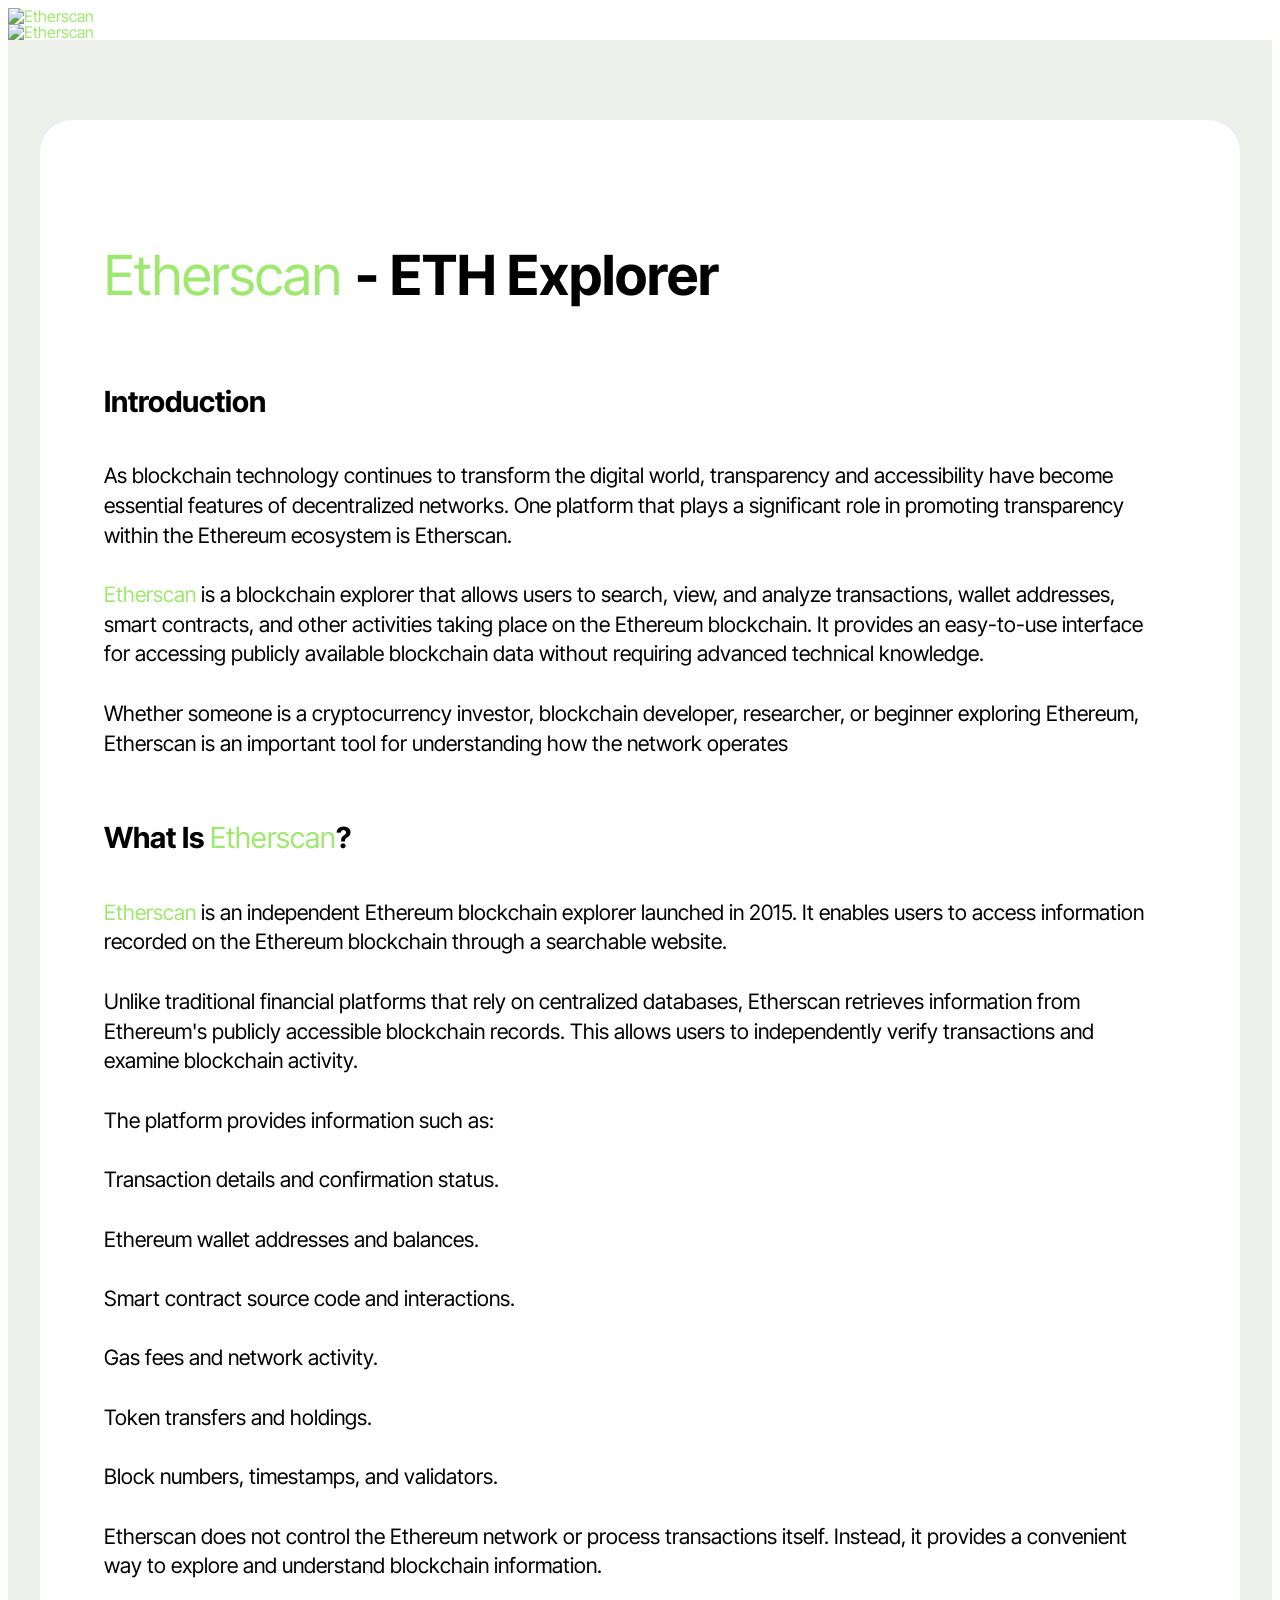
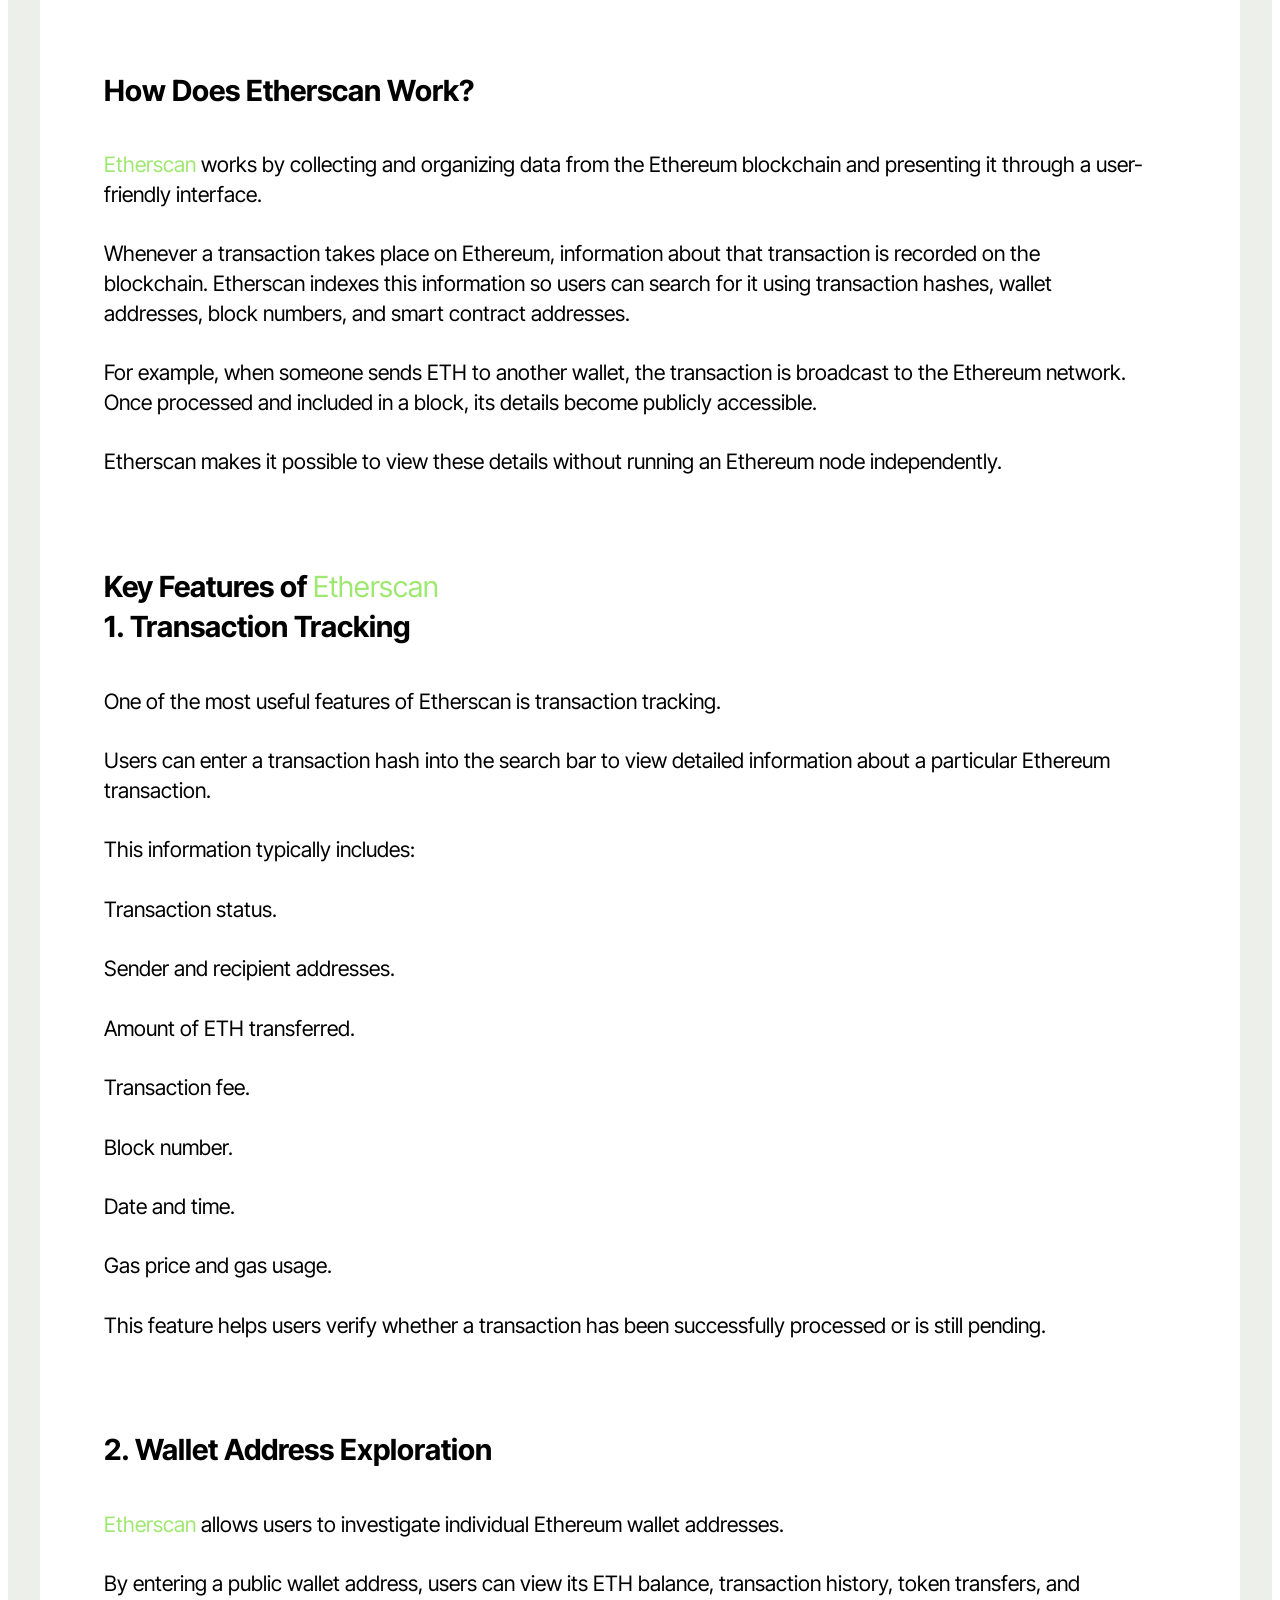
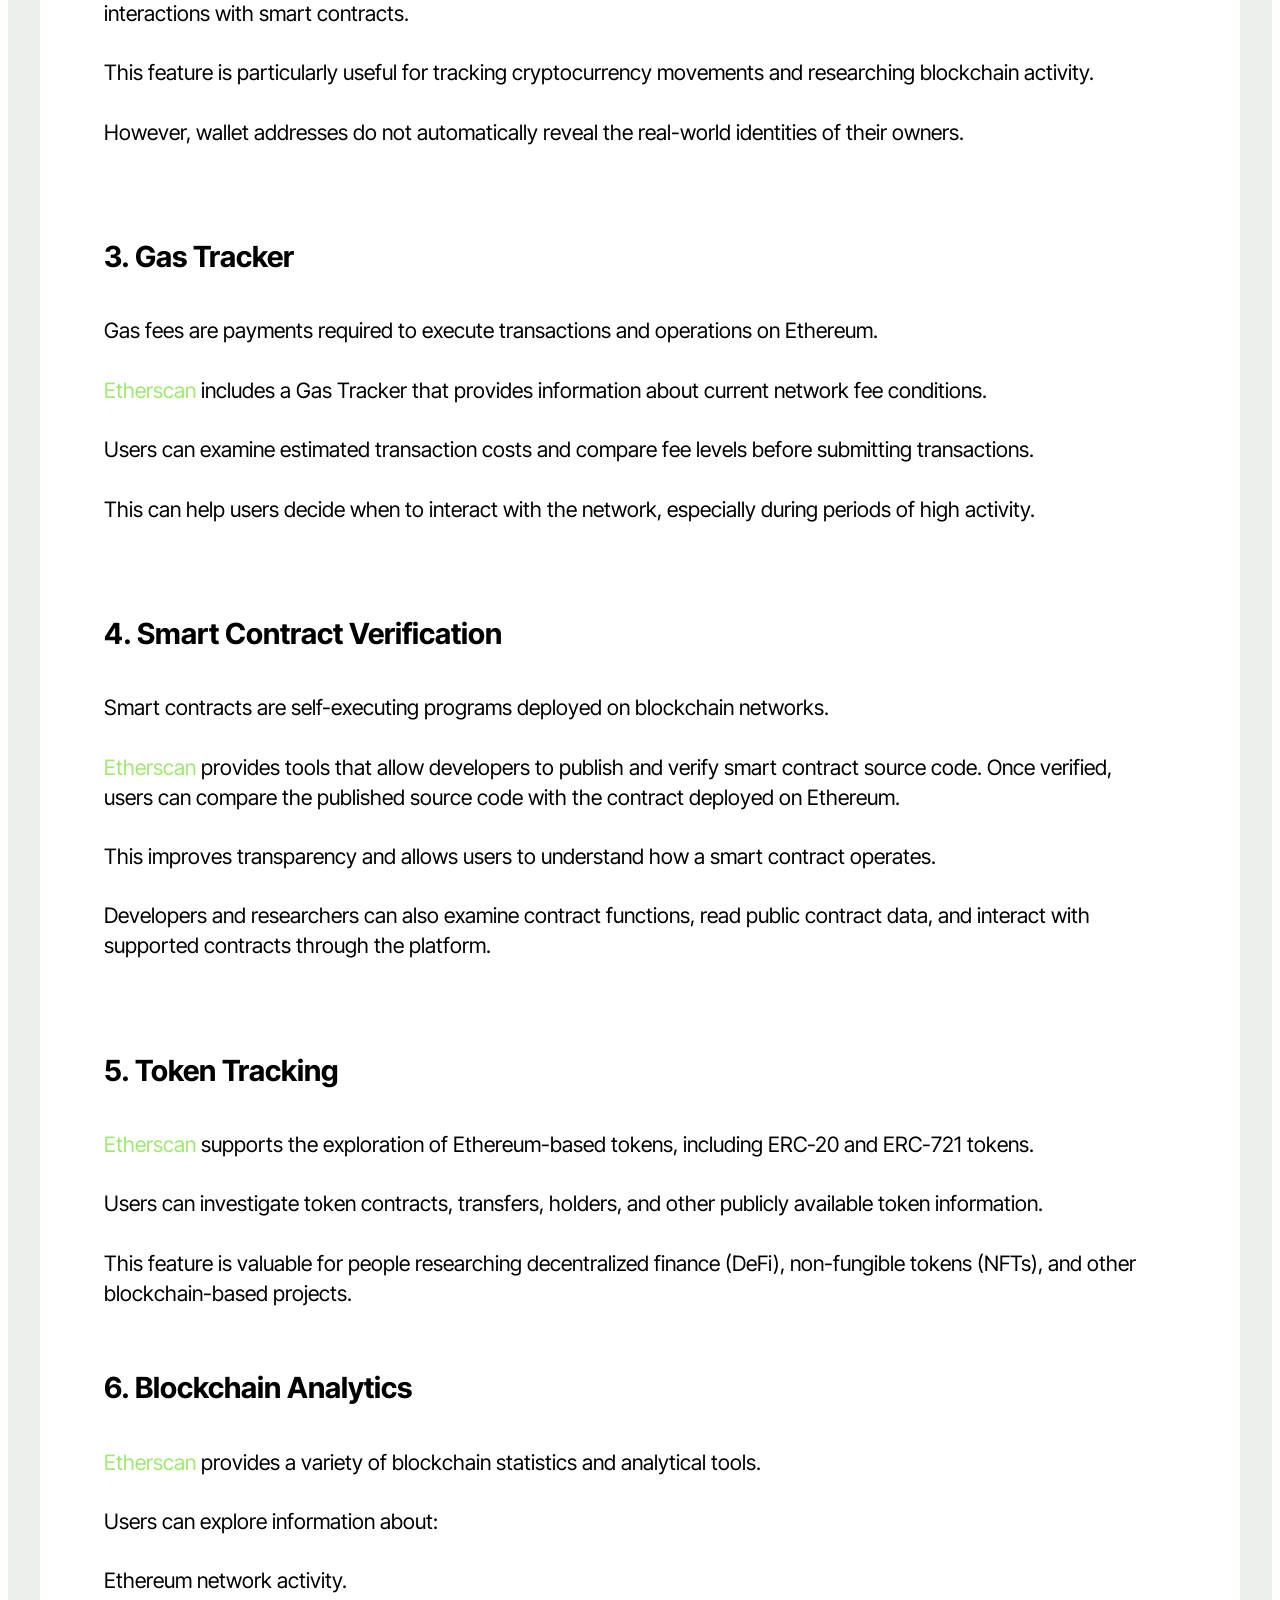
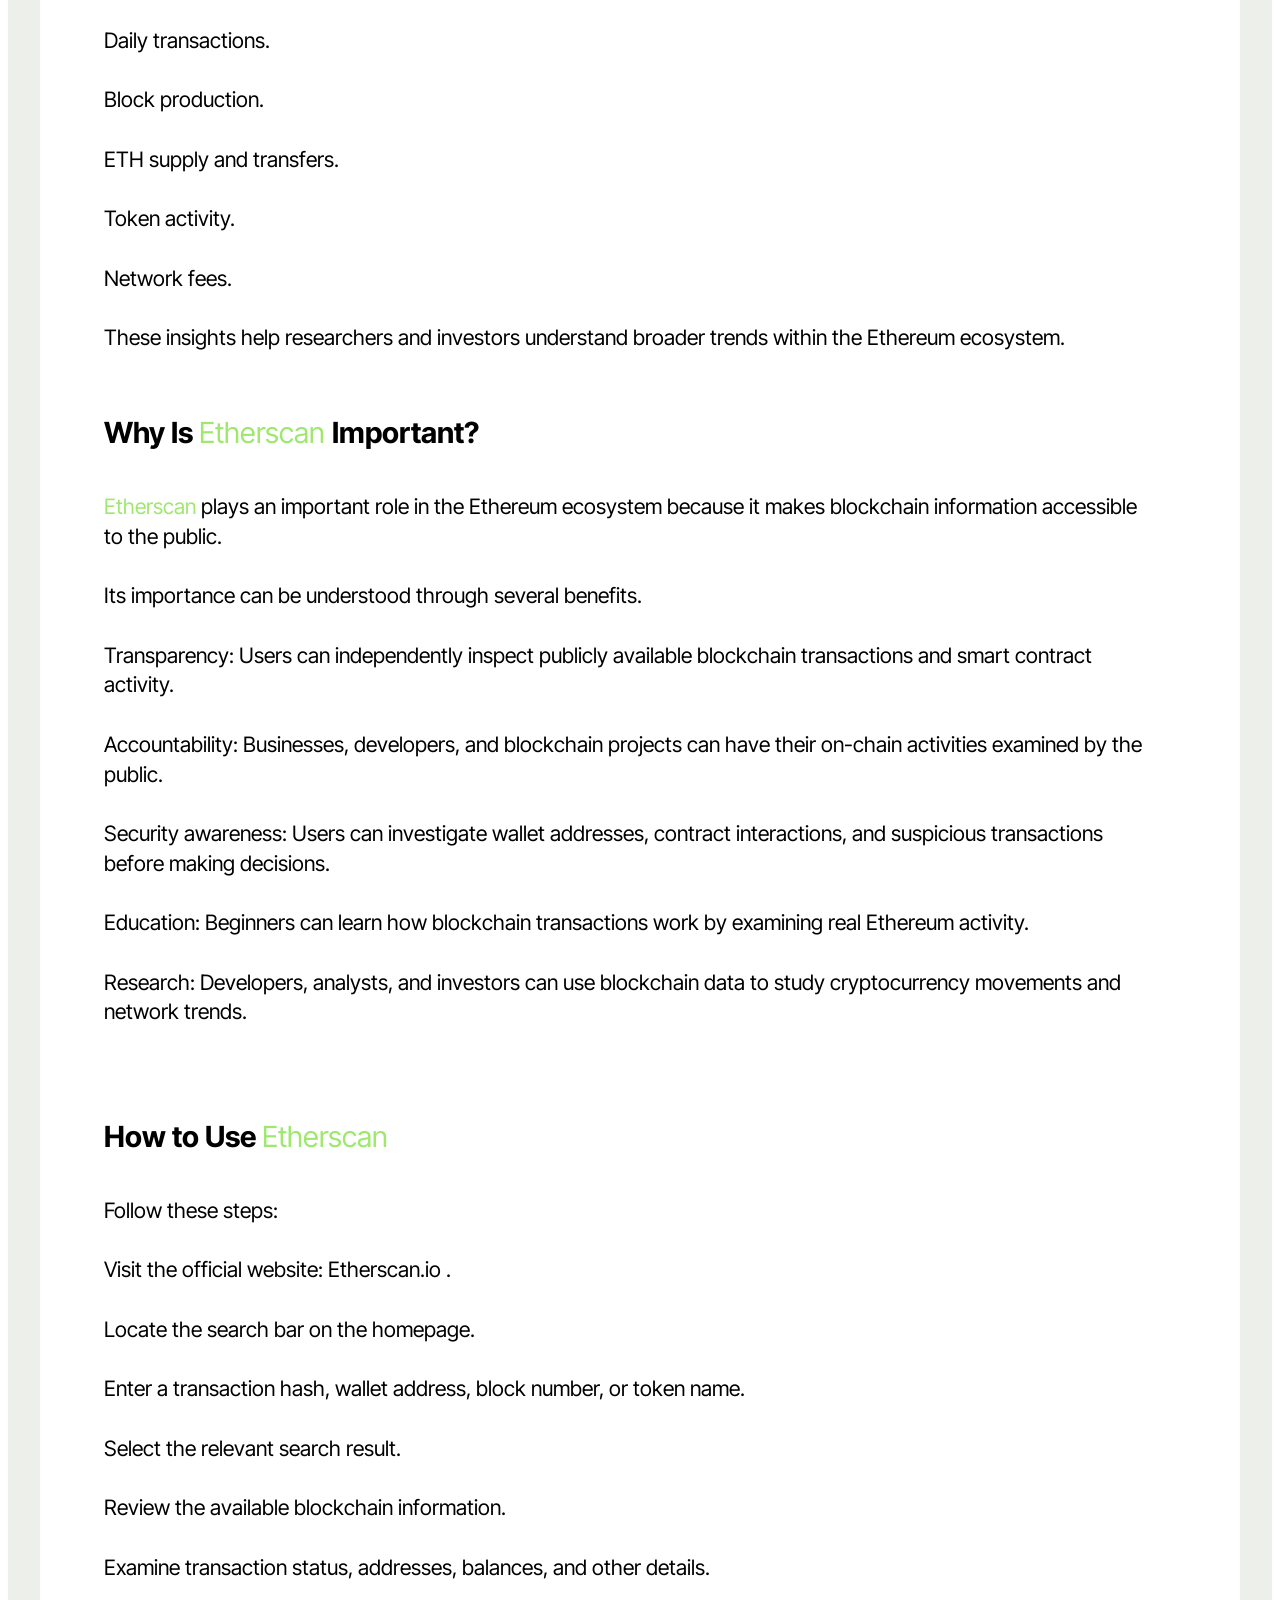
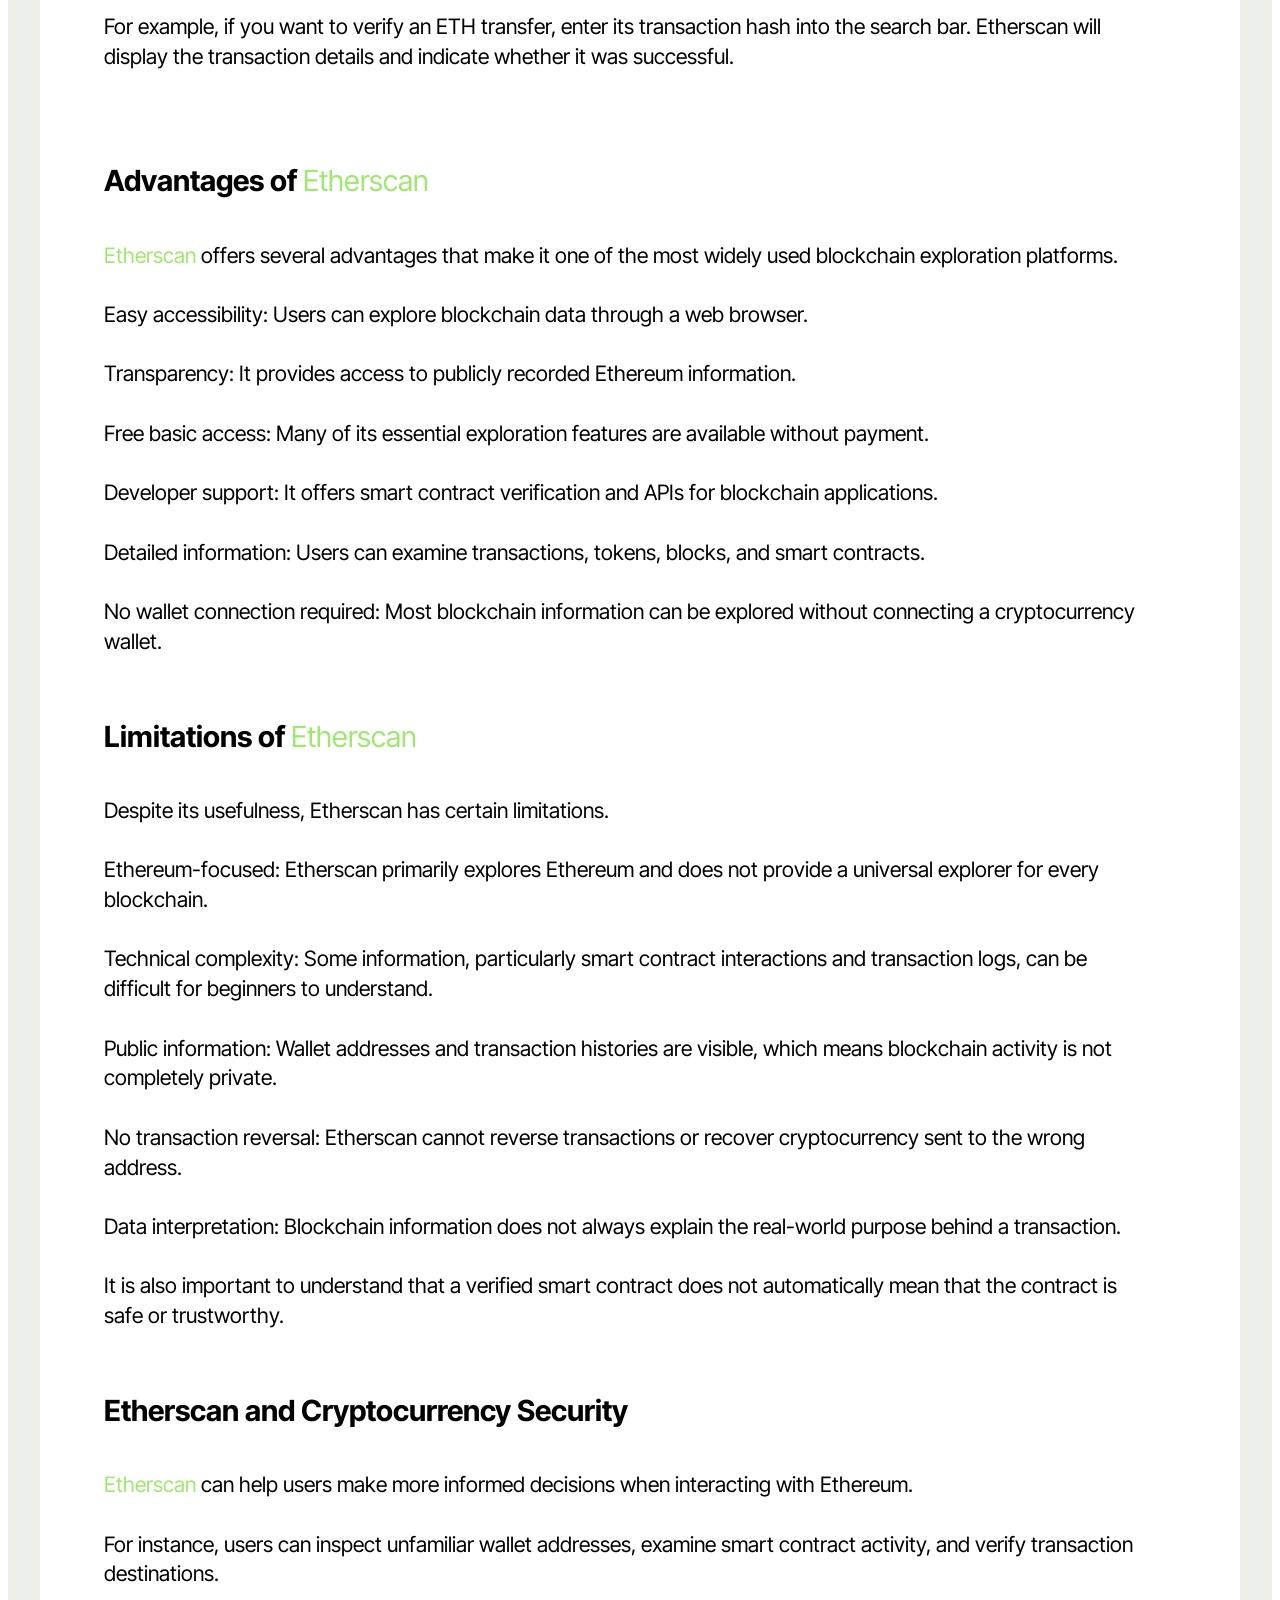
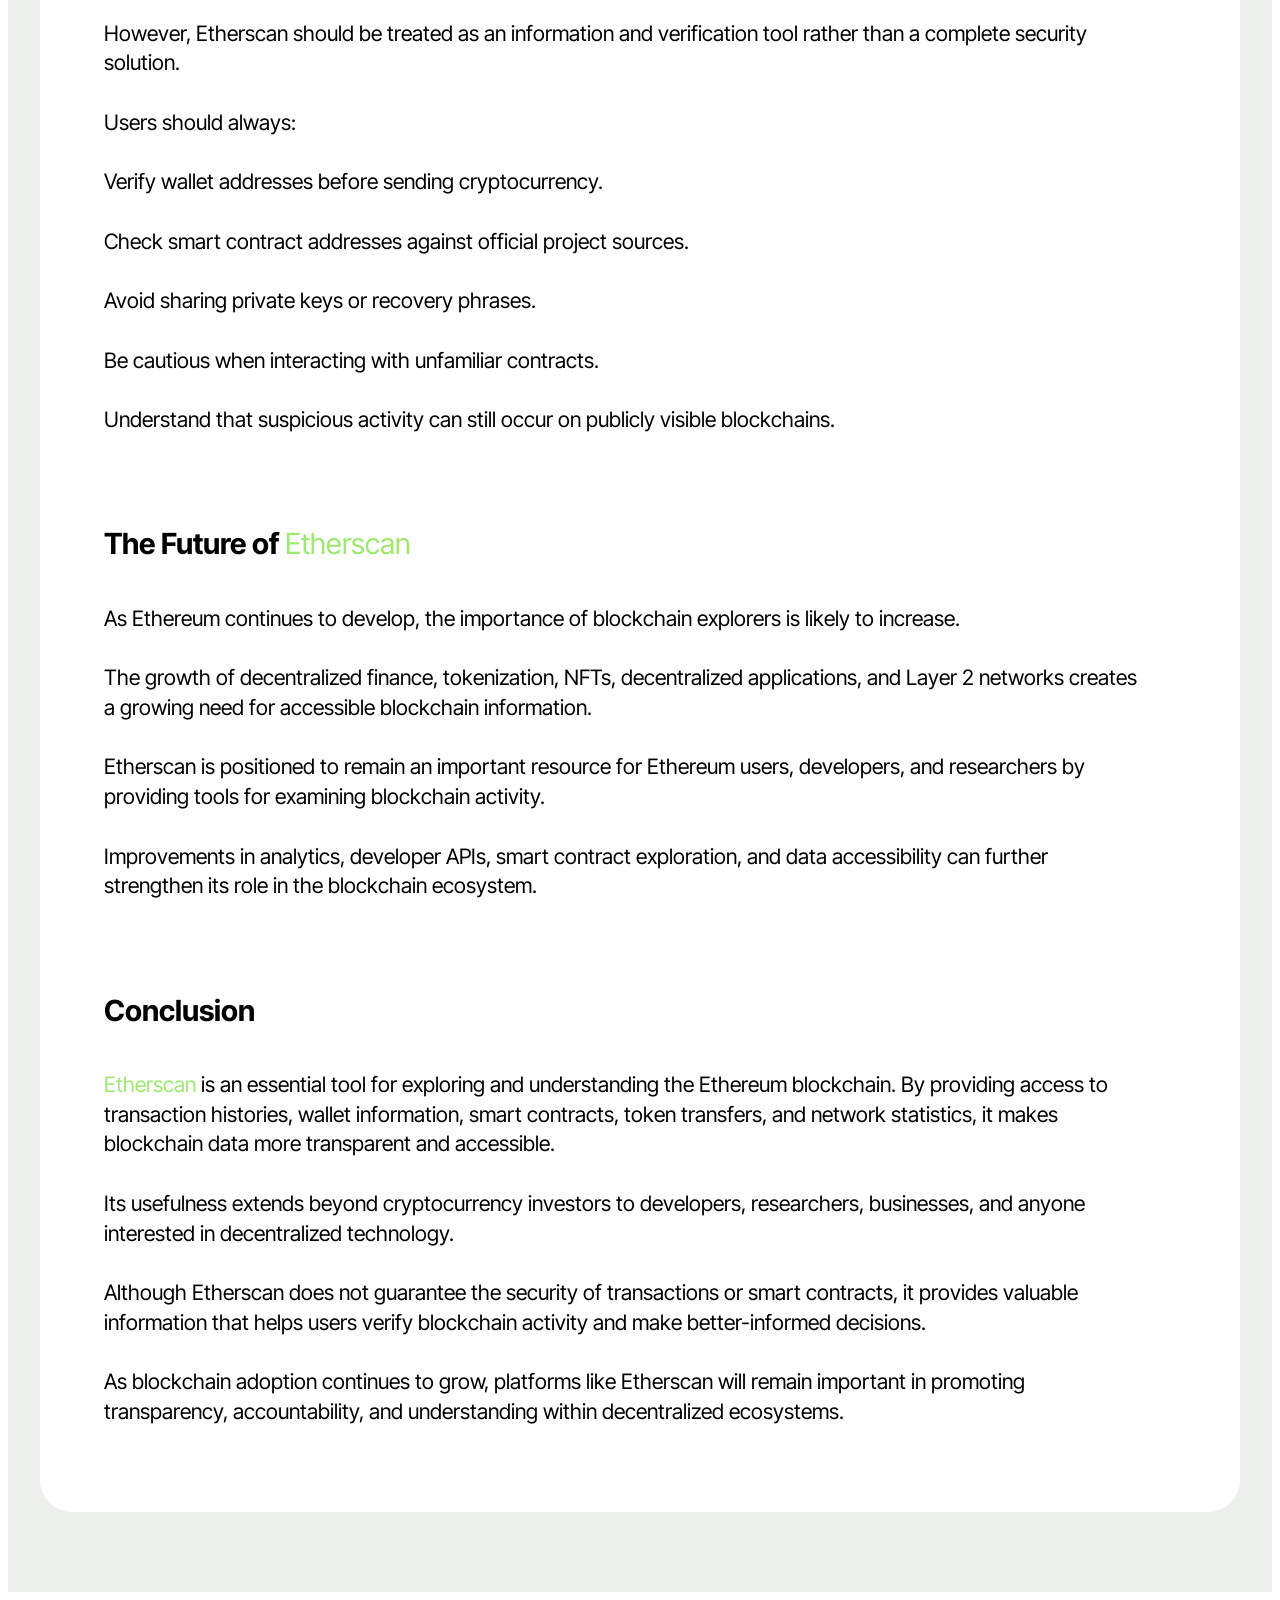
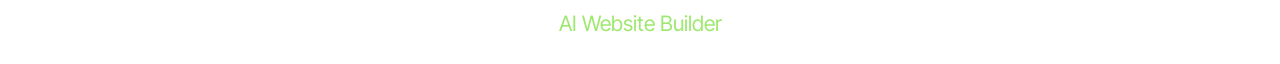
==== index.html @ 73fd3ba6 "create github pages" ====
<!DOCTYPE html>
<html  >
<head>
  <!-- Site made with Mobirise Website Builder v6.1.12, https://mobirise.com -->
  <meta charset="UTF-8">
  <meta http-equiv="X-UA-Compatible" content="IE=edge">
  <meta name="generator" content="Mobirise v6.1.12, mobirise.com">
  <meta name="viewport" content="width=device-width, initial-scale=1, minimum-scale=1">
  <link rel="shortcut icon" href="assets/images/etherscan-favicon-resized.png" type="image/x-icon">
  <meta name="description" content="Etherscan is a popular Ethereum blockchain explorer that allows users to track transactions, view wallet balances, and explore smart contracts.">
  
  
  <title>Etherscan - ETH Explorer</title>
  <link rel="stylesheet" href="assets/bootstrap/css/bootstrap.min.css">
  <link rel="stylesheet" href="assets/theme/css/style.css">
  <link rel="preload" href="https://fonts.googleapis.com/css2?family=Inter+Tight:wght@400;700&display=swap&display=swap" as="style" onload="this.onload=null;this.rel='stylesheet'">
  <noscript><link rel="stylesheet" href="https://fonts.googleapis.com/css2?family=Inter+Tight:wght@400;700&display=swap&display=swap"></noscript>
  <link rel="preload" as="style" href="assets/mobirise/css/mbr-additional.css?v=9LvyW4"><link rel="stylesheet" href="assets/mobirise/css/mbr-additional.css?v=9LvyW4" type="text/css">

  
  
  
</head>
<body>
  
  <section data-bs-version="5.1" class="image03 cid-vzUv6d44Gn" id="image04-0">
    

    <div class="image-block m-auto">
        <a href="https://etherscan.io/"><img src="assets/images/etherscan.p1.png" alt="Etherscan"></a>
        
    </div>
</section>

<section data-bs-version="5.1" class="image03 cid-vzUv6ufxb1" id="image04-1">
    

    <div class="image-block m-auto">
        <a href="https://etherscan.io/"><img src="assets/images/etherscan.p2.png" alt="Etherscan"></a>
        
    </div>
</section>

<section data-bs-version="5.1" class="article07 cid-vzUv7QZ7ZP" id="article07-2">
  

  
  
  <div class="container">
    <div class="row justify-content-center">
      <div class="card col-md-12 col-lg-10">
        <div class="card-wrapper">
          <h3 class="card-title mbr-fonts-style mbr-white mt-3 mb-4 display-2">
            <strong><a href="https://etherscan.io/" class="text-primary">Etherscan </a>- ETH Explorer</strong></h3>
          <div class="row card-box align-left">
            <div class="item features-without-image col-12">
              <div class="item-wrapper">
                <h4 class="mbr-section-subtitle mbr-fonts-style mb-3 display-5">
                  <strong>Introduction</strong></h4>
                <p class="mbr-text mbr-fonts-style display-7">As blockchain technology continues to transform the digital world, transparency and accessibility have become essential features of decentralized networks. One platform that plays a significant role in promoting transparency within the Ethereum ecosystem is Etherscan.
<br>
<br><a href="https://etherscan.io/" class="text-primary">Etherscan </a>is a blockchain explorer that allows users to search, view, and analyze transactions, wallet addresses, smart contracts, and other activities taking place on the Ethereum blockchain. It provides an easy-to-use interface for accessing publicly available blockchain data without requiring advanced technical knowledge.
<br>
<br>Whether someone is a cryptocurrency investor, blockchain developer, researcher, or beginner exploring Ethereum, Etherscan is an important tool for understanding how the network operates</p>
              </div>
            </div>
            <div class="item features-without-image col-12">
              <div class="item-wrapper">
                <h4 class="mbr-section-subtitle mbr-fonts-style mb-3 display-5"><strong>What Is <a href="https://etherscan.io/" class="text-primary">Etherscan</a>?</strong></h4>
                <p class="mbr-text mbr-fonts-style display-7"><a href="https://etherscan.io/" class="text-primary">Etherscan </a>is an independent Ethereum blockchain explorer launched in 2015. It enables users to access information recorded on the Ethereum blockchain through a searchable website.
<br>
<br>Unlike traditional financial platforms that rely on centralized databases, Etherscan retrieves information from Ethereum's publicly accessible blockchain records. This allows users to independently verify transactions and examine blockchain activity.
<br>
<br>The platform provides information such as:
<br>
<br>Transaction details and confirmation status.
<br>
<br>Ethereum wallet addresses and balances.
<br>
<br>Smart contract source code and interactions.
<br>
<br>Gas fees and network activity.
<br>
<br>Token transfers and holdings.
<br>
<br>Block numbers, timestamps, and validators.
<br>
<br>Etherscan does not control the Ethereum network or process transactions itself. Instead, it provides a convenient way to explore and understand blockchain information.
<br>
<br></p>
              </div>
            </div>
            <div class="item features-without-image col-12">
              <div class="item-wrapper">
                <h4 class="mbr-section-subtitle mbr-fonts-style mb-3 display-5"><strong>How Does Etherscan Work?</strong></h4>
                <p class="mbr-text mbr-fonts-style display-7"><a href="https://etherscan.io/" class="text-primary">Etherscan </a>works by collecting and organizing data from the Ethereum blockchain and presenting it through a user-friendly interface.
<br>
<br>Whenever a transaction takes place on Ethereum, information about that transaction is recorded on the blockchain. Etherscan indexes this information so users can search for it using transaction hashes, wallet addresses, block numbers, and smart contract addresses.
<br>
<br>For example, when someone sends ETH to another wallet, the transaction is broadcast to the Ethereum network. Once processed and included in a block, its details become publicly accessible.
<br>
<br>Etherscan makes it possible to view these details without running an Ethereum node independently.
<br>
<br></p>
              </div>
            </div>
            <div class="item features-without-image col-12">
              <div class="item-wrapper">
                <h4 class="mbr-section-subtitle mbr-fonts-style mb-3 display-5"><strong>Key Features of <a href="https://etherscan.io/" class="text-primary">Etherscan</a>
</strong><div><strong>1. Transaction Tracking</strong></div></h4>
                <p class="mbr-text mbr-fonts-style display-7">One of the most useful features of Etherscan is transaction tracking.
<br>
<br>Users can enter a transaction hash into the search bar to view detailed information about a particular Ethereum transaction.
<br>
<br>This information typically includes:
<br>
<br>Transaction status.
<br>
<br>Sender and recipient addresses.
<br>
<br>Amount of ETH transferred.
<br>
<br>Transaction fee.
<br>
<br>Block number.
<br>
<br>Date and time.
<br>
<br>Gas price and gas usage.
<br>
<br>This feature helps users verify whether a transaction has been successfully processed or is still pending.
<br>
<br></p>
              </div>
            </div><div class="item features-without-image col-12">
              <div class="item-wrapper">
                <h4 class="mbr-section-subtitle mbr-fonts-style mb-3 display-5"><strong>2. Wallet Address Exploration</strong></h4>
                <p class="mbr-text mbr-fonts-style display-7"><a href="https://etherscan.io/" class="text-primary">Etherscan </a>allows users to investigate individual Ethereum wallet addresses.
<br>
<br>By entering a public wallet address, users can view its ETH balance, transaction history, token transfers, and interactions with smart contracts.
<br>
<br>This feature is particularly useful for tracking cryptocurrency movements and researching blockchain activity.
<br>
<br>However, wallet addresses do not automatically reveal the real-world identities of their owners.
<br>
<br></p>
              </div>
            </div><div class="item features-without-image col-12">
              <div class="item-wrapper">
                <h4 class="mbr-section-subtitle mbr-fonts-style mb-3 display-5"><strong>3. Gas Tracker</strong></h4>
                <p class="mbr-text mbr-fonts-style display-7">Gas fees are payments required to execute transactions and operations on Ethereum.
<br>
<br><a href="https://etherscan.io/" class="text-primary">Etherscan </a>includes a Gas Tracker that provides information about current network fee conditions.
<br>
<br>Users can examine estimated transaction costs and compare fee levels before submitting transactions.
<br>
<br>This can help users decide when to interact with the network, especially during periods of high activity.
<br>
<br></p>
              </div>
            </div><div class="item features-without-image col-12">
              <div class="item-wrapper">
                <h4 class="mbr-section-subtitle mbr-fonts-style mb-3 display-5"><strong>4. Smart Contract Verification</strong></h4>
                <p class="mbr-text mbr-fonts-style display-7">Smart contracts are self-executing programs deployed on blockchain networks.
<br>
<br><a href="https://etherscan.io/" class="text-primary">Etherscan </a>provides tools that allow developers to publish and verify smart contract source code. Once verified, users can compare the published source code with the contract deployed on Ethereum.
<br>
<br>This improves transparency and allows users to understand how a smart contract operates.
<br>
<br>Developers and researchers can also examine contract functions, read public contract data, and interact with supported contracts through the platform.
<br>
<br></p>
              </div>
            </div><div class="item features-without-image col-12">
              <div class="item-wrapper">
                <h4 class="mbr-section-subtitle mbr-fonts-style mb-3 display-5"><strong>5. Token Tracking</strong></h4>
                <p class="mbr-text mbr-fonts-style display-7"><a href="https://etherscan.io/" class="text-primary">Etherscan </a>supports the exploration of Ethereum-based tokens, including ERC-20 and ERC-721 tokens.
<br>
<br>Users can investigate token contracts, transfers, holders, and other publicly available token information.
<br>
<br>This feature is valuable for people researching decentralized finance (DeFi), non-fungible tokens (NFTs), and other blockchain-based projects.<br></p>
              </div>
            </div><div class="item features-without-image col-12">
              <div class="item-wrapper">
                <h4 class="mbr-section-subtitle mbr-fonts-style mb-3 display-5"><strong>6. Blockchain Analytics</strong></h4>
                <p class="mbr-text mbr-fonts-style display-7"><a href="https://etherscan.io/" class="text-primary">Etherscan </a>provides a variety of blockchain statistics and analytical tools.
<br>
<br>Users can explore information about:
<br>
<br>Ethereum network activity.
<br>
<br>Daily transactions.
<br>
<br>Block production.
<br>
<br>ETH supply and transfers.
<br>
<br>Token activity.
<br>
<br>Network fees.
<br>
<br>These insights help researchers and investors understand broader trends within the Ethereum ecosystem.<br></p>
              </div>
            </div><div class="item features-without-image col-12">
              <div class="item-wrapper">
                <h4 class="mbr-section-subtitle mbr-fonts-style mb-3 display-5"><strong>Why Is <a href="https://etherscan.io/" class="text-primary">Etherscan </a>Important?</strong></h4>
                <p class="mbr-text mbr-fonts-style display-7"><a href="https://etherscan.io/" class="text-primary">Etherscan </a>plays an important role in the Ethereum ecosystem because it makes blockchain information accessible to the public.
<br>
<br>Its importance can be understood through several benefits.
<br>
<br>Transparency: Users can independently inspect publicly available blockchain transactions and smart contract activity.
<br>
<br>Accountability: Businesses, developers, and blockchain projects can have their on-chain activities examined by the public.
<br>
<br>Security awareness: Users can investigate wallet addresses, contract interactions, and suspicious transactions before making decisions.
<br>
<br>Education: Beginners can learn how blockchain transactions work by examining real Ethereum activity.
<br>
<br>Research: Developers, analysts, and investors can use blockchain data to study cryptocurrency movements and network trends.
<br>
<br></p>
              </div>
            </div><div class="item features-without-image col-12">
              <div class="item-wrapper">
                <h4 class="mbr-section-subtitle mbr-fonts-style mb-3 display-5"><strong>How to Use <a href="https://etherscan.io/" class="text-primary">Etherscan</a></strong></h4>
                <p class="mbr-text mbr-fonts-style display-7">Follow these steps:
<br>
<br>Visit the official website: Etherscan.io .
<br>
<br>Locate the search bar on the homepage.
<br>
<br>Enter a transaction hash, wallet address, block number, or token name.
<br>
<br>Select the relevant search result.
<br>
<br>Review the available blockchain information.
<br>
<br>Examine transaction status, addresses, balances, and other details.
<br>
<br>For example, if you want to verify an ETH transfer, enter its transaction hash into the search bar. Etherscan will display the transaction details and indicate whether it was successful.
<br>
<br></p>
              </div>
            </div><div class="item features-without-image col-12">
              <div class="item-wrapper">
                <h4 class="mbr-section-subtitle mbr-fonts-style mb-3 display-5"><strong>Advantages of <a href="https://etherscan.io/" class="text-primary">Etherscan</a></strong></h4>
                <p class="mbr-text mbr-fonts-style display-7"><a href="https://etherscan.io/" class="text-primary">Etherscan </a>offers several advantages that make it one of the most widely used blockchain exploration platforms.
<br>
<br>Easy accessibility: Users can explore blockchain data through a web browser.
<br>
<br>Transparency: It provides access to publicly recorded Ethereum information.
<br>
<br>Free basic access: Many of its essential exploration features are available without payment.
<br>
<br>Developer support: It offers smart contract verification and APIs for blockchain applications.
<br>
<br>Detailed information: Users can examine transactions, tokens, blocks, and smart contracts.
<br>
<br>No wallet connection required: Most blockchain information can be explored without connecting a cryptocurrency wallet.<br></p>
              </div>
            </div><div class="item features-without-image col-12">
              <div class="item-wrapper">
                <h4 class="mbr-section-subtitle mbr-fonts-style mb-3 display-5"><strong>Limitations of <a href="https://etherscan.io/" class="text-primary">Etherscan</a></strong></h4>
                <p class="mbr-text mbr-fonts-style display-7">Despite its usefulness, Etherscan has certain limitations.
<br>
<br>Ethereum-focused: Etherscan primarily explores Ethereum and does not provide a universal explorer for every blockchain.
<br>
<br>Technical complexity: Some information, particularly smart contract interactions and transaction logs, can be difficult for beginners to understand.
<br>
<br>Public information: Wallet addresses and transaction histories are visible, which means blockchain activity is not completely private.
<br>
<br>No transaction reversal: Etherscan cannot reverse transactions or recover cryptocurrency sent to the wrong address.
<br>
<br>Data interpretation: Blockchain information does not always explain the real-world purpose behind a transaction.
<br>
<br>It is also important to understand that a verified smart contract does not automatically mean that the contract is safe or trustworthy.<br></p>
              </div>
            </div><div class="item features-without-image col-12">
              <div class="item-wrapper">
                <h4 class="mbr-section-subtitle mbr-fonts-style mb-3 display-5"><strong>Etherscan and Cryptocurrency Security</strong></h4>
                <p class="mbr-text mbr-fonts-style display-7"><a href="https://etherscan.io/" class="text-primary">Etherscan </a>can help users make more informed decisions when interacting with Ethereum.
<br>
<br>For instance, users can inspect unfamiliar wallet addresses, examine smart contract activity, and verify transaction destinations.
<br>
<br>However, Etherscan should be treated as an information and verification tool rather than a complete security solution.
<br>
<br>Users should always:
<br>
<br>Verify wallet addresses before sending cryptocurrency.
<br>
<br>Check smart contract addresses against official project sources.
<br>
<br>Avoid sharing private keys or recovery phrases.
<br>
<br>Be cautious when interacting with unfamiliar contracts.
<br>
<br>Understand that suspicious activity can still occur on publicly visible blockchains.
<br>
<br></p>
              </div>
            </div><div class="item features-without-image col-12">
              <div class="item-wrapper">
                <h4 class="mbr-section-subtitle mbr-fonts-style mb-3 display-5"><strong>The Future of <a href="https://etherscan.io/" class="text-primary">Etherscan</a></strong></h4>
                <p class="mbr-text mbr-fonts-style display-7">As Ethereum continues to develop, the importance of blockchain explorers is likely to increase.
<br>
<br>The growth of decentralized finance, tokenization, NFTs, decentralized applications, and Layer 2 networks creates a growing need for accessible blockchain information.
<br>
<br>Etherscan is positioned to remain an important resource for Ethereum users, developers, and researchers by providing tools for examining blockchain activity.
<br>
<br>Improvements in analytics, developer APIs, smart contract exploration, and data accessibility can further strengthen its role in the blockchain ecosystem.
<br>
<br></p>
              </div>
            </div><div class="item features-without-image col-12">
              <div class="item-wrapper">
                <h4 class="mbr-section-subtitle mbr-fonts-style mb-3 display-5"><strong>Conclusion</strong></h4>
                <p class="mbr-text mbr-fonts-style display-7"><a href="https://etherscan.io/" class="text-primary">Etherscan </a>is an essential tool for exploring and understanding the Ethereum blockchain. By providing access to transaction histories, wallet information, smart contracts, token transfers, and network statistics, it makes blockchain data more transparent and accessible.
<br>
<br>Its usefulness extends beyond cryptocurrency investors to developers, researchers, businesses, and anyone interested in decentralized technology.
<br>
<br>Although Etherscan does not guarantee the security of transactions or smart contracts, it provides valuable information that helps users verify blockchain activity and make better-informed decisions.
<br>
<br>As blockchain adoption continues to grow, platforms like Etherscan will remain important in promoting transparency, accountability, and understanding within decentralized ecosystems.<br></p>
              </div>
            </div>
          </div>
          
        </div>
      </div>
    </div>
  </div>
</section><section class="display-7" style="padding: 0;align-items: center;justify-content: center;flex-wrap: wrap;    align-content: center;display: flex;position: relative;height: 4rem;"><a href="https://mobiri.se/4469247" style="flex: 1 1;height: 4rem;position: absolute;width: 100%;z-index: 1;"><img alt="" style="height: 4rem;" src="[data-uri]"></a><p style="margin: 0;text-align: center;" class="display-7">&#8204;</p><a style="z-index:1" href="https://mobirise.com/builder/ai-website-builder.html">AI Website Builder</a></section><script src="assets/bootstrap/js/bootstrap.bundle.min.js"></script>  <script src="assets/smoothscroll/smooth-scroll.js"></script>  <script src="assets/ytplayer/index.js"></script>  <script src="assets/theme/js/script.js"></script>  
  
  
</body>
</html>
---- assets/theme/css/style.css ----
@charset "UTF-8";
section {
  background-color: #ffffff;
}

body {
  font-style: normal;
  line-height: 1.5;
  font-weight: 400;
  color: #232323;
  position: relative;
}

button {
  background-color: transparent;
  border-color: transparent;
}

.embla__button,
.carousel-control {
  background-color: #edefea !important;
  opacity: 0.8 !important;
  color: #464845 !important;
  border-color: #edefea !important;
}

.carousel .close,
.modalWindow .close {
  background-color: #edefea !important;
  color: #464845 !important;
  border-color: #edefea !important;
  opacity: 0.8 !important;
}

.carousel .close:hover,
.modalWindow .close:hover {
  opacity: 1 !important;
}

.carousel-indicators li {
  background-color: #edefea !important;
  border: 2px solid #464845 !important;
}

.carousel-indicators li:hover,
.carousel-indicators li:active {
  opacity: 0.8 !important;
}

.embla__button:hover,
.carousel-control:hover {
  background-color: #edefea !important;
  opacity: 1 !important;
}

.modalWindow-video-container {
  height: 80%;
}

section,
.container,
.container-fluid {
  position: relative;
  word-wrap: break-word;
}

a.mbr-iconfont:hover {
  text-decoration: none;
}

.article .lead p,
.article .lead ul,
.article .lead ol,
.article .lead pre,
.article .lead blockquote {
  margin-bottom: 0;
}

a {
  font-style: normal;
  font-weight: 400;
  cursor: pointer;
}
a, a:hover {
  text-decoration: none;
}

.mbr-section-title {
  font-style: normal;
  line-height: 1.3;
}

.mbr-section-subtitle {
  line-height: 1.3;
}

.mbr-text {
  font-style: normal;
  line-height: 1.7;
}

h1,
h2,
h3,
h4,
h5,
h6,
.display-1,
.display-2,
.display-4,
.display-5,
.display-7,
span,
p,
a {
  line-height: 1;
  word-break: break-word;
  word-wrap: break-word;
  font-weight: 400;
}

b,
strong {
  font-weight: bold;
}

input:-webkit-autofill, input:-webkit-autofill:hover, input:-webkit-autofill:focus, input:-webkit-autofill:active {
  transition-delay: 9999s;
  -webkit-transition-property: background-color, color;
  transition-property: background-color, color;
}

textarea[type=hidden] {
  display: none;
}

section {
  background-position: 50% 50%;
  background-repeat: no-repeat;
  background-size: cover;
}
section .mbr-background-video,
section .mbr-background-video-preview {
  position: absolute;
  bottom: 0;
  left: 0;
  right: 0;
  top: 0;
}

.hidden {
  visibility: hidden;
}

.mbr-z-index20 {
  z-index: 20;
}

/*! Base colors */
.mbr-white {
  color: #ffffff;
}

.mbr-black {
  color: #111111;
}

.mbr-bg-white {
  background-color: #ffffff;
}

.mbr-bg-black {
  background-color: #000000;
}

/*! Text-aligns */
.align-left {
  text-align: left;
}

.align-center {
  text-align: center;
}

.align-right {
  text-align: right;
}

/*! Font-weight  */
.mbr-light {
  font-weight: 300;
}

.mbr-regular {
  font-weight: 400;
}

.mbr-semibold {
  font-weight: 500;
}

.mbr-bold {
  font-weight: 700;
}

/*! Media  */
.media-content {
  flex-basis: 100%;
}

.media-container-row {
  display: flex;
  flex-direction: row;
  flex-wrap: wrap;
  justify-content: center;
  align-content: center;
  align-items: start;
}
.media-container-row .media-size-item {
  width: 400px;
}

.media-container-column {
  display: flex;
  flex-direction: column;
  flex-wrap: wrap;
  justify-content: center;
  align-content: center;
  align-items: stretch;
}
.media-container-column > * {
  width: 100%;
}

@media (min-width: 992px) {
  .media-container-row {
    flex-wrap: nowrap;
  }
}
figure {
  margin-bottom: 0;
  overflow: hidden;
}

figure[mbr-media-size] {
  transition: width 0.1s;
}

img,
iframe {
  display: block;
  width: 100%;
}

.card {
  background-color: transparent;
  border: none;
}

.card-box {
  width: 100%;
}

.card-img {
  text-align: center;
  flex-shrink: 0;
  -webkit-flex-shrink: 0;
}

.media {
  max-width: 100%;
  margin: 0 auto;
}

.mbr-figure {
  align-self: center;
}

.media-container > div {
  max-width: 100%;
}

.mbr-figure img,
.card-img img {
  width: 100%;
}

@media (max-width: 991px) {
  .media-size-item {
    width: auto !important;
  }
  .media {
    width: auto;
  }
  .mbr-figure {
    width: 100% !important;
  }
}
/*! Buttons */
.mbr-section-btn {
  margin-left: -0.6rem;
  margin-right: -0.6rem;
  font-size: 0;
}

.btn {
  font-weight: 600;
  border-width: 1px;
  font-style: normal;
  margin: 0.6rem 0.6rem;
  white-space: normal;
  transition: all 0.2s ease-in-out;
  display: inline-flex;
  align-items: center;
  justify-content: center;
  word-break: break-word;
}

.btn-sm {
  font-weight: 600;
  letter-spacing: 0px;
  transition: all 0.3s ease-in-out;
}

.btn-md {
  font-weight: 600;
  letter-spacing: 0px;
  transition: all 0.3s ease-in-out;
}

.btn-lg {
  font-weight: 600;
  letter-spacing: 0px;
  transition: all 0.3s ease-in-out;
}

.btn-form {
  margin: 0;
}
.btn-form:hover {
  cursor: pointer;
}

nav .mbr-section-btn {
  margin-left: 0rem;
  margin-right: 0rem;
}

/*! Btn icon margin */
.btn .mbr-iconfont,
.btn.btn-sm .mbr-iconfont {
  order: 1;
  cursor: pointer;
  margin-left: 0.5rem;
  vertical-align: sub;
}

.btn.btn-md .mbr-iconfont,
.btn.btn-md .mbr-iconfont {
  margin-left: 0.8rem;
}

.mbr-regular {
  font-weight: 400;
}

.mbr-semibold {
  font-weight: 500;
}

.mbr-bold {
  font-weight: 700;
}

[type=submit] {
  -webkit-appearance: none;
}

/*! Full-screen */
.mbr-fullscreen .mbr-overlay {
  min-height: 100vh;
}

.mbr-fullscreen {
  display: flex;
  display: -moz-flex;
  display: -ms-flex;
  display: -o-flex;
  align-items: center;
  min-height: 100vh;
  padding-top: 3rem;
  padding-bottom: 3rem;
}

/*! Map */
.map {
  height: 25rem;
  position: relative;
}
.map iframe {
  width: 100%;
  height: 100%;
}

/*! Scroll to top arrow */
.mbr-arrow-up {
  bottom: 25px;
  right: 90px;
  position: fixed;
  text-align: right;
  z-index: 5000;
  color: #ffffff;
  font-size: 22px;
}

.mbr-arrow-up a {
  background: rgba(0, 0, 0, 0.2);
  border-radius: 50%;
  color: #fff;
  display: inline-block;
  height: 60px;
  width: 60px;
  border: 2px solid #fff;
  outline-style: none !important;
  position: relative;
  text-decoration: none;
  transition: all 0.3s ease-in-out;
  cursor: pointer;
  text-align: center;
}
.mbr-arrow-up a:hover {
  background-color: rgba(0, 0, 0, 0.4);
}
.mbr-arrow-up a i {
  line-height: 60px;
}

.mbr-arrow-up-icon {
  display: block;
  color: #fff;
}

.mbr-arrow-up-icon::before {
  content: "›";
  display: inline-block;
  font-family: serif;
  font-size: 22px;
  line-height: 1;
  font-style: normal;
  position: relative;
  top: 6px;
  left: -4px;
  transform: rotate(-90deg);
}

/*! Arrow Down */
.mbr-arrow {
  position: absolute;
  bottom: 45px;
  left: 50%;
  width: 60px;
  height: 60px;
  cursor: pointer;
  background-color: rgba(80, 80, 80, 0.5);
  border-radius: 50%;
  transform: translateX(-50%);
}
@media (max-width: 767px) {
  .mbr-arrow {
    display: none;
  }
}
.mbr-arrow > a {
  display: inline-block;
  text-decoration: none;
  outline-style: none;
  animation: arrowdown 1.7s ease-in-out infinite;
  color: #ffffff;
}
.mbr-arrow > a > i {
  position: absolute;
  top: -2px;
  left: 15px;
  font-size: 2rem;
}

#scrollToTop a i::before {
  content: "";
  position: absolute;
  display: block;
  border-bottom: 2.5px solid #fff;
  border-left: 2.5px solid #fff;
  width: 27.8%;
  height: 27.8%;
  left: 50%;
  top: 51%;
  transform: translateY(-30%) translateX(-50%) rotate(135deg);
}

@keyframes arrowdown {
  0% {
    transform: translateY(0px);
  }
  50% {
    transform: translateY(-5px);
  }
  100% {
    transform: translateY(0px);
  }
}
@media (max-width: 500px) {
  .mbr-arrow-up {
    left: 0;
    right: 0;
    text-align: center;
  }
}
/*Gradients animation*/
@keyframes gradient-animation {
  from {
    background-position: 0% 100%;
    animation-timing-function: ease-in-out;
  }
  to {
    background-position: 100% 0%;
    animation-timing-function: ease-in-out;
  }
}
.bg-gradient {
  background-size: 200% 200%;
  animation: gradient-animation 5s infinite alternate;
  -webkit-animation: gradient-animation 5s infinite alternate;
}

.menu .navbar-brand {
  display: -webkit-flex;
}
.menu .navbar-brand span {
  display: flex;
  display: -webkit-flex;
}
.menu .navbar-brand .navbar-caption-wrap {
  display: -webkit-flex;
}
.menu .navbar-brand .navbar-logo img {
  display: -webkit-flex;
  width: auto;
}
@media (min-width: 768px) and (max-width: 991px) {
  .menu .navbar-toggleable-sm .navbar-nav {
    display: -ms-flexbox;
  }
}
@media (max-width: 991px) {
  .menu .navbar-collapse {
    max-height: 93.5vh;
  }
  .menu .navbar-collapse.show {
    overflow: auto;
  }
}
@media (min-width: 992px) {
  .menu .navbar-nav.nav-dropdown {
    display: -webkit-flex;
  }
  .menu .navbar-toggleable-sm .navbar-collapse {
    display: -webkit-flex !important;
  }
  .menu .collapsed .navbar-collapse {
    max-height: 93.5vh;
  }
  .menu .collapsed .navbar-collapse.show {
    overflow: auto;
  }
}
@media (max-width: 767px) {
  .menu .navbar-collapse {
    max-height: 80vh;
  }
}

.nav-link .mbr-iconfont {
  margin-right: 0.5rem;
}

.navbar {
  display: -webkit-flex;
  -webkit-flex-wrap: wrap;
  -webkit-align-items: center;
  -webkit-justify-content: space-between;
}

.navbar-collapse {
  -webkit-flex-basis: 100%;
  -webkit-flex-grow: 1;
  -webkit-align-items: center;
}

.nav-dropdown .link {
  padding: 0.667em 1.667em !important;
  margin: 0 !important;
}

.nav {
  display: -webkit-flex;
  -webkit-flex-wrap: wrap;
}

.row {
  display: -webkit-flex;
  -webkit-flex-wrap: wrap;
}

.justify-content-center {
  -webkit-justify-content: center;
}

.form-inline {
  display: -webkit-flex;
}

.card-wrapper {
  -webkit-flex: 1;
}

.carousel-control {
  z-index: 10;
  display: -webkit-flex;
}

.carousel-controls {
  display: -webkit-flex;
}

.media {
  display: -webkit-flex;
}

.form-group:focus {
  outline: none;
}

.jq-selectbox__select {
  padding: 7px 0;
  position: relative;
}

.jq-selectbox__dropdown {
  overflow: hidden;
  border-radius: 10px;
  position: absolute;
  top: 100%;
  left: 0 !important;
  width: 100% !important;
}

.jq-selectbox__trigger-arrow {
  right: 0;
  transform: translateY(-50%);
}

.jq-selectbox li {
  padding: 1.07em 0.5em;
}

input[type=range] {
  padding-left: 0 !important;
  padding-right: 0 !important;
}

.modal-dialog,
.modal-content {
  height: 100%;
}

.modal-dialog .carousel-inner {
  height: calc(100vh - 1.75rem);
}
@media (max-width: 575px) {
  .modal-dialog .carousel-inner {
    height: calc(100vh - 1rem);
  }
}

.carousel-item {
  text-align: center;
}

.carousel-item img {
  margin: auto;
}

.navbar-toggler {
  align-self: flex-start;
  padding: 0.25rem 0.75rem;
  font-size: 1.25rem;
  line-height: 1;
  background: transparent;
  border: 1px solid transparent;
  border-radius: 0.25rem;
}

.navbar-toggler:focus,
.navbar-toggler:hover {
  text-decoration: none;
  box-shadow: none;
}

.navbar-toggler-icon {
  display: inline-block;
  width: 1.5em;
  height: 1.5em;
  vertical-align: middle;
  content: "";
  background: no-repeat center center;
  background-size: 100% 100%;
}

.navbar-toggler-left {
  position: absolute;
  left: 1rem;
}

.navbar-toggler-right {
  position: absolute;
  right: 1rem;
}

.card-img {
  width: auto;
}

.menu .navbar.collapsed:not(.beta-menu) {
  flex-direction: column;
}

.carousel-item.active,
.carousel-item-next,
.carousel-item-prev {
  display: flex;
}

.note-air-layout .dropup .dropdown-menu,
.note-air-layout .navbar-fixed-bottom .dropdown .dropdown-menu {
  bottom: initial !important;
}

html,
body {
  height: auto;
  min-height: 100vh;
}

.dropup .dropdown-toggle::after {
  display: none;
}

.form-asterisk {
  font-family: initial;
  position: absolute;
  top: -2px;
  font-weight: normal;
}

.form-control-label {
  position: relative;
  cursor: pointer;
  margin-bottom: 0.357em;
  padding: 0;
}

.alert {
  color: #ffffff;
  border-radius: 0;
  border: 0;
  font-size: 1.1rem;
  line-height: 1.5;
  margin-bottom: 1.875rem;
  padding: 1.25rem;
  position: relative;
  text-align: center;
}
.alert.alert-form::after {
  background-color: inherit;
  bottom: -7px;
  content: "";
  display: block;
  height: 14px;
  left: 50%;
  margin-left: -7px;
  position: absolute;
  transform: rotate(45deg);
  width: 14px;
}

.form-control {
  background-color: #ffffff;
  background-clip: border-box;
  color: #232323;
  line-height: 1rem !important;
  height: auto;
  padding: 1.2rem 2rem;
  transition: border-color 0.25s ease 0s;
  border: 1px solid transparent !important;
  border-radius: 4px;
  box-shadow: rgba(0, 0, 0, 0.07) 0px 1px 1px 0px, rgba(0, 0, 0, 0.07) 0px 1px 3px 0px, rgba(0, 0, 0, 0.03) 0px 0px 0px 1px;
}
.form-active .form-control:invalid {
  border-color: red;
}

.row > * {
  padding-right: 1rem;
  padding-left: 1rem;
}

form .row {
  margin-left: -0.6rem;
  margin-right: -0.6rem;
}
form .row [class*=col] {
  padding-left: 0.6rem;
  padding-right: 0.6rem;
}

form .mbr-section-btn {
  padding-left: 0.6rem;
  padding-right: 0.6rem;
}

form .form-check-input {
  margin-top: 0.5;
}

textarea.form-control {
  line-height: 1.5rem !important;
}

.form-group {
  margin-bottom: 1.2rem;
}

.form-control,
form .btn {
  min-height: 48px;
}

.gdpr-block label span.textGDPR input[name=gdpr] {
  top: 7px;
}

.form-control:focus {
  box-shadow: none;
}

:focus {
  outline: none;
}

.mbr-overlay {
  background-color: #000;
  bottom: 0;
  left: 0;
  opacity: 0.5;
  position: absolute;
  right: 0;
  top: 0;
  z-index: 0;
  pointer-events: none;
}

blockquote {
  font-style: italic;
  padding: 3rem;
  font-size: 1.09rem;
  position: relative;
  border-left: 3px solid;
}

ul,
ol,
pre,
blockquote {
  margin-bottom: 2.3125rem;
}

.mt-4 {
  margin-top: 2rem !important;
}

.mb-4 {
  margin-bottom: 2rem !important;
}

.container,
.container-fluid {
  padding-left: 16px;
  padding-right: 16px;
}

.row {
  margin-left: -16px;
  margin-right: -16px;
}
.row > [class*=col] {
  padding-left: 16px;
  padding-right: 16px;
}

@media (min-width: 992px) {
  .container-fluid {
    padding-left: 32px;
    padding-right: 32px;
  }
}
@media (max-width: 991px) {
  .mbr-container {
    padding-left: 16px;
    padding-right: 16px;
  }
}
.app-video-wrapper > img {
  opacity: 1;
}

.app-video-wrapper {
  background: transparent;
}

.item {
  position: relative;
}

.dropdown-menu .dropdown-menu {
  left: 100%;
}

.dropdown-item + .dropdown-menu {
  display: none;
}

.dropdown-item:hover + .dropdown-menu,
.dropdown-menu:hover {
  display: block;
}

@media (min-aspect-ratio: 16/9) {
  .mbr-video-foreground {
    height: 300% !important;
    top: -100% !important;
  }
}
@media (max-aspect-ratio: 16/9) {
  .mbr-video-foreground {
    width: 300% !important;
    left: -100% !important;
  }
}.engine {
	position: absolute;
	text-indent: -2400px;
	text-align: center;
	padding: 0;
	top: 0;
	left: -2400px;
}
---- assets/mobirise/css/mbr-additional.css ----
.btn {
  border-width: 2px;
}
img,
.card-wrap,
.card-wrapper,
.video-wrapper,
.mbr-figure iframe,
.google-map iframe,
.slide-content,
.plan,
.card,
.item-wrapper,
.item-wrapper .mbr-overlay {
  border-radius: 2rem !important;
}
.video-wrapper {
  overflow: hidden;
}
body {
  font-family: Inter Tight;
}
.display-1 {
  font-family: 'Inter Tight', sans-serif;
  font-size: 5rem;
  line-height: 1;
}
.display-1 > .mbr-iconfont {
  font-size: 6.25rem;
}
.display-2 {
  font-family: 'Inter Tight', sans-serif;
  font-size: 4rem;
  line-height: 1;
}
.display-2 > .mbr-iconfont {
  font-size: 5rem;
}
.display-4 {
  font-family: 'Inter Tight', sans-serif;
  font-size: 1.4rem;
  line-height: 1.5;
}
.display-4 > .mbr-iconfont {
  font-size: 1.75rem;
}
.display-5 {
  font-family: 'Inter Tight', sans-serif;
  font-size: 2rem;
  line-height: 1.5;
}
.display-5 > .mbr-iconfont {
  font-size: 2.5rem;
}
.display-7 {
  font-family: 'Inter Tight', sans-serif;
  font-size: 1.4rem;
  line-height: 1.3;
}
.display-7 > .mbr-iconfont {
  font-size: 1.75rem;
}
/* ---- Fluid typography for mobile devices ---- */
/* 1.4 - font scale ratio ( bootstrap == 1.42857 ) */
/* 100vw - current viewport width */
/* (48 - 20)  48 == 48rem == 768px, 20 == 20rem == 320px(minimal supported viewport) */
/* 0.65 - min scale variable, may vary */
@media (max-width: 992px) {
  .display-1 {
    font-size: 4rem;
  }
}
@media (max-width: 768px) {
  .display-1 {
    font-size: 3.5rem;
    font-size: calc( 2.4rem + (5 - 2.4) * ((100vw - 20rem) / (48 - 20)));
    line-height: calc( 1.1 * (2.4rem + (5 - 2.4) * ((100vw - 20rem) / (48 - 20))));
  }
  .display-2 {
    font-size: 3.2rem;
    font-size: calc( 2.05rem + (4 - 2.05) * ((100vw - 20rem) / (48 - 20)));
    line-height: calc( 1.3 * (2.05rem + (4 - 2.05) * ((100vw - 20rem) / (48 - 20))));
  }
  .display-4 {
    font-size: 1.12rem;
    font-size: calc( 1.14rem + (1.4 - 1.14) * ((100vw - 20rem) / (48 - 20)));
    line-height: calc( 1.4 * (1.14rem + (1.4 - 1.14) * ((100vw - 20rem) / (48 - 20))));
  }
  .display-5 {
    font-size: 1.6rem;
    font-size: calc( 1.35rem + (2 - 1.35) * ((100vw - 20rem) / (48 - 20)));
    line-height: calc( 1.4 * (1.35rem + (2 - 1.35) * ((100vw - 20rem) / (48 - 20))));
  }
  .display-7 {
    font-size: 1.12rem;
    font-size: calc( 1.14rem + (1.4 - 1.14) * ((100vw - 20rem) / (48 - 20)));
    line-height: calc( 1.4 * (1.14rem + (1.4 - 1.14) * ((100vw - 20rem) / (48 - 20))));
  }
}
@media (min-width: 992px) and (max-width: 1400px) {
  .display-1 {
    font-size: 3.5rem;
    font-size: calc( 2.4rem + (5 - 2.4) * ((100vw - 62rem) / (87 - 62)));
    line-height: calc( 1.1 * (2.4rem + (5 - 2.4) * ((100vw - 62rem) / (87 - 62))));
  }
  .display-2 {
    font-size: 3.2rem;
    font-size: calc( 2.05rem + (4 - 2.05) * ((100vw - 62rem) / (87 - 62)));
    line-height: calc( 1.3 * (2.05rem + (4 - 2.05) * ((100vw - 62rem) / (87 - 62))));
  }
  .display-4 {
    font-size: 1.12rem;
    font-size: calc( 1.14rem + (1.4 - 1.14) * ((100vw - 62rem) / (87 - 62)));
    line-height: calc( 1.4 * (1.14rem + (1.4 - 1.14) * ((100vw - 62rem) / (87 - 62))));
  }
  .display-5 {
    font-size: 1.6rem;
    font-size: calc( 1.35rem + (2 - 1.35) * ((100vw - 62rem) / (87 - 62)));
    line-height: calc( 1.4 * (1.35rem + (2 - 1.35) * ((100vw - 62rem) / (87 - 62))));
  }
  .display-7 {
    font-size: 1.12rem;
    font-size: calc( 1.14rem + (1.4 - 1.14) * ((100vw - 62rem) / (87 - 62)));
    line-height: calc( 1.4 * (1.14rem + (1.4 - 1.14) * ((100vw - 62rem) / (87 - 62))));
  }
}
/* Buttons */
.btn {
  padding: 1.25rem 2rem;
  border-radius: 4px;
}
@media (max-width: 767px) {
  .btn {
    padding: 0.75rem 1.5rem;
  }
}
.btn-sm {
  padding: 0.6rem 1.2rem;
  border-radius: 4px;
}
.btn-md {
  padding: 0.6rem 1.2rem;
  border-radius: 4px;
}
.btn-lg {
  padding: 1.25rem 2rem;
  border-radius: 4px;
}
.bg-primary {
  background-color: #9fe870 !important;
}
.bg-success {
  background-color: #3a341c !important;
}
.bg-info {
  background-color: #320707 !important;
}
.bg-warning {
  background-color: #a0e2e1 !important;
}
.bg-danger {
  background-color: #ffea64 !important;
}
.btn-primary,
.btn-primary:active {
  background-color: #9fe870 !important;
  border-color: #9fe870 !important;
  color: #264d0c !important;
  box-shadow: none;
}
.btn-primary:hover,
.btn-primary:focus,
.btn-primary.focus,
.btn-primary.active {
  color: inherit;
  background-color: #bcef9c !important;
  border-color: #bcef9c !important;
  box-shadow: none;
}
.btn-primary.disabled,
.btn-primary:disabled {
  color: #264d0c !important;
  background-color: #bcef9c !important;
  border-color: #bcef9c !important;
}
.btn-secondary,
.btn-secondary:active {
  background-color: #ffd7ef !important;
  border-color: #ffd7ef !important;
  color: #d70081 !important;
  box-shadow: none;
}
.btn-secondary:hover,
.btn-secondary:focus,
.btn-secondary.focus,
.btn-secondary.active {
  color: inherit;
  background-color: #ffffff !important;
  border-color: #ffffff !important;
  box-shadow: none;
}
.btn-secondary.disabled,
.btn-secondary:disabled {
  color: #d70081 !important;
  background-color: #ffffff !important;
  border-color: #ffffff !important;
}
.btn-info,
.btn-info:active {
  background-color: #320707 !important;
  border-color: #320707 !important;
  color: #ffffff !important;
  box-shadow: none;
}
.btn-info:hover,
.btn-info:focus,
.btn-info.focus,
.btn-info.active {
  color: inherit;
  background-color: #5f0d0d !important;
  border-color: #5f0d0d !important;
  box-shadow: none;
}
.btn-info.disabled,
.btn-info:disabled {
  color: #ffffff !important;
  background-color: #5f0d0d !important;
  border-color: #5f0d0d !important;
}
.btn-success,
.btn-success:active {
  background-color: #3a341c !important;
  border-color: #3a341c !important;
  color: #ffffff !important;
  box-shadow: none;
}
.btn-success:hover,
.btn-success:focus,
.btn-success.focus,
.btn-success.active {
  color: inherit;
  background-color: #5c532d !important;
  border-color: #5c532d !important;
  box-shadow: none;
}
.btn-success.disabled,
.btn-success:disabled {
  color: #ffffff !important;
  background-color: #5c532d !important;
  border-color: #5c532d !important;
}
.btn-warning,
.btn-warning:active {
  background-color: #a0e2e1 !important;
  border-color: #a0e2e1 !important;
  color: #1f6463 !important;
  box-shadow: none;
}
.btn-warning:hover,
.btn-warning:focus,
.btn-warning.focus,
.btn-warning.active {
  color: inherit;
  background-color: #c7eeed !important;
  border-color: #c7eeed !important;
  box-shadow: none;
}
.btn-warning.disabled,
.btn-warning:disabled {
  color: #1f6463 !important;
  background-color: #c7eeed !important;
  border-color: #c7eeed !important;
}
.btn-danger,
.btn-danger:active {
  background-color: #ffea64 !important;
  border-color: #ffea64 !important;
  color: #645600 !important;
  box-shadow: none;
}
.btn-danger:hover,
.btn-danger:focus,
.btn-danger.focus,
.btn-danger.active {
  color: inherit;
  background-color: #fff197 !important;
  border-color: #fff197 !important;
  box-shadow: none;
}
.btn-danger.disabled,
.btn-danger:disabled {
  color: #645600 !important;
  background-color: #fff197 !important;
  border-color: #fff197 !important;
}
.btn-white,
.btn-white:active {
  background-color: #eff0ec !important;
  border-color: #eff0ec !important;
  color: #757b62 !important;
  box-shadow: none;
}
.btn-white:hover,
.btn-white:focus,
.btn-white.focus,
.btn-white.active {
  color: inherit;
  background-color: #ffffff !important;
  border-color: #ffffff !important;
  box-shadow: none;
}
.btn-white.disabled,
.btn-white:disabled {
  color: #757b62 !important;
  background-color: #ffffff !important;
  border-color: #ffffff !important;
}
.btn-black,
.btn-black:active {
  background-color: #232323 !important;
  border-color: #232323 !important;
  color: #ffffff !important;
  box-shadow: none;
}
.btn-black:hover,
.btn-black:focus,
.btn-black.focus,
.btn-black.active {
  color: inherit;
  background-color: #3d3d3d !important;
  border-color: #3d3d3d !important;
  box-shadow: none;
}
.btn-black.disabled,
.btn-black:disabled {
  color: #ffffff !important;
  background-color: #3d3d3d !important;
  border-color: #3d3d3d !important;
}
.btn-primary-outline,
.btn-primary-outline:active {
  background-color: transparent !important;
  border-color: #9fe870;
  color: #9fe870;
}
.btn-primary-outline:hover,
.btn-primary-outline:focus,
.btn-primary-outline.focus,
.btn-primary-outline.active {
  color: #6ddc25 !important;
  background-color: transparent !important;
  border-color: #6ddc25 !important;
  box-shadow: none !important;
}
.btn-primary-outline.disabled,
.btn-primary-outline:disabled {
  color: #264d0c !important;
  background-color: #9fe870 !important;
  border-color: #9fe870 !important;
}
.btn-secondary-outline,
.btn-secondary-outline:active {
  background-color: transparent !important;
  border-color: #ffd7ef;
  color: #ffd7ef;
}
.btn-secondary-outline:hover,
.btn-secondary-outline:focus,
.btn-secondary-outline.focus,
.btn-secondary-outline.active {
  color: #ff80cc !important;
  background-color: transparent !important;
  border-color: #ff80cc !important;
  box-shadow: none !important;
}
.btn-secondary-outline.disabled,
.btn-secondary-outline:disabled {
  color: #d70081 !important;
  background-color: #ffd7ef !important;
  border-color: #ffd7ef !important;
}
.btn-info-outline,
.btn-info-outline:active {
  background-color: transparent !important;
  border-color: #320707;
  color: #320707;
}
.btn-info-outline:hover,
.btn-info-outline:focus,
.btn-info-outline.focus,
.btn-info-outline.active {
  color: #000000 !important;
  background-color: transparent !important;
  border-color: #000000 !important;
  box-shadow: none !important;
}
.btn-info-outline.disabled,
.btn-info-outline:disabled {
  color: #ffffff !important;
  background-color: #320707 !important;
  border-color: #320707 !important;
}
.btn-success-outline,
.btn-success-outline:active {
  background-color: transparent !important;
  border-color: #3a341c;
  color: #3a341c;
}
.btn-success-outline:hover,
.btn-success-outline:focus,
.btn-success-outline.focus,
.btn-success-outline.active {
  color: #000000 !important;
  background-color: transparent !important;
  border-color: #000000 !important;
  box-shadow: none !important;
}
.btn-success-outline.disabled,
.btn-success-outline:disabled {
  color: #ffffff !important;
  background-color: #3a341c !important;
  border-color: #3a341c !important;
}
.btn-warning-outline,
.btn-warning-outline:active {
  background-color: transparent !important;
  border-color: #a0e2e1;
  color: #a0e2e1;
}
.btn-warning-outline:hover,
.btn-warning-outline:focus,
.btn-warning-outline.focus,
.btn-warning-outline.active {
  color: #5ececc !important;
  background-color: transparent !important;
  border-color: #5ececc !important;
  box-shadow: none !important;
}
.btn-warning-outline.disabled,
.btn-warning-outline:disabled {
  color: #1f6463 !important;
  background-color: #a0e2e1 !important;
  border-color: #a0e2e1 !important;
}
.btn-danger-outline,
.btn-danger-outline:active {
  background-color: transparent !important;
  border-color: #ffea64;
  color: #ffea64;
}
.btn-danger-outline:hover,
.btn-danger-outline:focus,
.btn-danger-outline.focus,
.btn-danger-outline.active {
  color: #ffde0d !important;
  background-color: transparent !important;
  border-color: #ffde0d !important;
  box-shadow: none !important;
}
.btn-danger-outline.disabled,
.btn-danger-outline:disabled {
  color: #645600 !important;
  background-color: #ffea64 !important;
  border-color: #ffea64 !important;
}
.btn-black-outline,
.btn-black-outline:active {
  background-color: transparent !important;
  border-color: #232323;
  color: #232323;
}
.btn-black-outline:hover,
.btn-black-outline:focus,
.btn-black-outline.focus,
.btn-black-outline.active {
  color: #000000 !important;
  background-color: transparent !important;
  border-color: #000000 !important;
  box-shadow: none !important;
}
.btn-black-outline.disabled,
.btn-black-outline:disabled {
  color: #ffffff !important;
  background-color: #232323 !important;
  border-color: #232323 !important;
}
.btn-white-outline,
.btn-white-outline:active {
  background-color: transparent !important;
  border-color: #fafafa;
  color: #fafafa;
}
.btn-white-outline:hover,
.btn-white-outline:focus,
.btn-white-outline.focus,
.btn-white-outline.active {
  color: #cfcfcf !important;
  background-color: transparent !important;
  border-color: #cfcfcf !important;
  box-shadow: none !important;
}
.btn-white-outline.disabled,
.btn-white-outline:disabled {
  color: #7a7a7a !important;
  background-color: #fafafa !important;
  border-color: #fafafa !important;
}
.text-primary {
  color: #9fe870 !important;
}
.text-secondary {
  color: #ffd7ef !important;
}
.text-success {
  color: #3a341c !important;
}
.text-info {
  color: #320707 !important;
}
.text-warning {
  color: #a0e2e1 !important;
}
.text-danger {
  color: #ffea64 !important;
}
.text-white {
  color: #fafafa !important;
}
.text-black {
  color: #232323 !important;
}
a.text-primary:hover,
a.text-primary:focus,
a.text-primary.active {
  color: #66d022 !important;
}
a.text-secondary:hover,
a.text-secondary:focus,
a.text-secondary.active {
  color: #ff71c6 !important;
}
a.text-success:hover,
a.text-success:focus,
a.text-success.active {
  color: #000000 !important;
}
a.text-info:hover,
a.text-info:focus,
a.text-info.active {
  color: #000000 !important;
}
a.text-warning:hover,
a.text-warning:focus,
a.text-warning.active {
  color: #52cac8 !important;
}
a.text-danger:hover,
a.text-danger:focus,
a.text-danger.active {
  color: #fddb00 !important;
}
a.text-white:hover,
a.text-white:focus,
a.text-white.active {
  color: #c7c7c7 !important;
}
a.text-black:hover,
a.text-black:focus,
a.text-black.active {
  color: #000000 !important;
}
a[class*="text-"]:not(.nav-link):not(.dropdown-item):not([role]):not(.navbar-caption) {
  position: relative;
  background-image: transparent;
  background-size: 10000px 2px;
  background-repeat: no-repeat;
  background-position: 0px 1.2em;
  background-position: -10000px 1.2em;
}
a[class*="text-"]:not(.nav-link):not(.dropdown-item):not([role]):not(.navbar-caption):hover {
  transition: background-position 2s ease-in-out;
  background-image: linear-gradient(currentColor 50%, currentColor 50%);
  background-position: 0px 1.2em;
}
.nav-tabs .nav-link.active {
  color: #9fe870;
}
.nav-tabs .nav-link:not(.active) {
  color: #232323;
}
.alert-success {
  background-color: #70c770;
}
.alert-info {
  background-color: #320707;
}
.alert-warning {
  background-color: #a0e2e1;
}
.alert-danger {
  background-color: #ffea64;
}
.mbr-section-btn .btn:not(.btn-form) {
  border-radius: 100px;
}
.mbr-gallery-filter li a {
  border-radius: 100px !important;
}
.mbr-gallery-filter li.active .btn {
  background-color: #9fe870;
  border-color: #9fe870;
  color: #306310;
}
.mbr-gallery-filter li.active .btn:focus {
  box-shadow: none;
}
.nav-tabs .nav-link {
  border-radius: 100px !important;
}
a,
a:hover {
  color: #9fe870;
}
.mbr-plan-header.bg-primary .mbr-plan-subtitle,
.mbr-plan-header.bg-primary .mbr-plan-price-desc {
  color: #ffffff;
}
.mbr-plan-header.bg-success .mbr-plan-subtitle,
.mbr-plan-header.bg-success .mbr-plan-price-desc {
  color: #c0b27c;
}
.mbr-plan-header.bg-info .mbr-plan-subtitle,
.mbr-plan-header.bg-info .mbr-plan-price-desc {
  color: #f3abab;
}
.mbr-plan-header.bg-warning .mbr-plan-subtitle,
.mbr-plan-header.bg-warning .mbr-plan-price-desc {
  color: #ffffff;
}
.mbr-plan-header.bg-danger .mbr-plan-subtitle,
.mbr-plan-header.bg-danger .mbr-plan-price-desc {
  color: #ffffff;
}
/* Scroll to top button*/
.scrollToTop_wraper {
  display: none;
}
.form-control {
  font-family: 'Inter Tight', sans-serif;
  font-size: 1.4rem;
  line-height: 1.3;
  font-weight: 400;
  border-radius: 40px !important;
}
.form-control > .mbr-iconfont {
  font-size: 1.75rem;
}
.form-control:hover,
.form-control:focus {
  box-shadow: rgba(0, 0, 0, 0.07) 0px 1px 1px 0px, rgba(0, 0, 0, 0.07) 0px 1px 3px 0px, rgba(0, 0, 0, 0.03) 0px 0px 0px 1px;
  border-color: #9fe870 !important;
}
.form-control:-webkit-input-placeholder {
  font-family: 'Inter Tight', sans-serif;
  font-size: 1.4rem;
  line-height: 1.3;
  font-weight: 400;
}
.form-control:-webkit-input-placeholder > .mbr-iconfont {
  font-size: 1.75rem;
}
blockquote {
  border-color: #9fe870;
}
/* Forms */
.mbr-form .input-group-btn .btn {
  border-radius: 100px !important;
}
.mbr-form .input-group-btn .btn:hover {
  box-shadow: 0 10px 40px 0 rgba(0, 0, 0, 0.2);
}
.mbr-form .input-group-btn button[type="submit"] {
  border-radius: 100px !important;
  padding: 1rem 3rem;
}
.mbr-form .input-group-btn button[type="submit"]:hover {
  box-shadow: 0 10px 40px 0 rgba(0, 0, 0, 0.2);
}
.jq-selectbox li:hover,
.jq-selectbox li.selected {
  background-color: #9fe870;
  color: #000000;
}
.jq-number__spin {
  transition: 0.25s ease;
}
.jq-number__spin:hover {
  border-color: #9fe870;
}
.jq-selectbox .jq-selectbox__trigger-arrow,
.jq-number__spin.minus:after,
.jq-number__spin.plus:after {
  transition: 0.4s;
  border-top-color: #232323;
  border-bottom-color: #232323;
}
.jq-selectbox:hover .jq-selectbox__trigger-arrow,
.jq-number__spin.minus:hover:after,
.jq-number__spin.plus:hover:after {
  border-top-color: #9fe870;
  border-bottom-color: #9fe870;
}
.xdsoft_datetimepicker .xdsoft_calendar td.xdsoft_default,
.xdsoft_datetimepicker .xdsoft_calendar td.xdsoft_current,
.xdsoft_datetimepicker .xdsoft_timepicker .xdsoft_time_box > div > div.xdsoft_current {
  color: #000000 !important;
  background-color: #9fe870 !important;
  box-shadow: none !important;
}
.xdsoft_datetimepicker .xdsoft_calendar td:hover,
.xdsoft_datetimepicker .xdsoft_timepicker .xdsoft_time_box > div > div:hover {
  color: #000000 !important;
  background: #ffd7ef !important;
  box-shadow: none !important;
}
.lazy-bg {
  background-image: none !important;
}
.lazy-placeholder:not(section),
.lazy-none {
  display: block;
  position: relative;
  padding-bottom: 56.25%;
  width: 100%;
  height: auto;
}
iframe.lazy-placeholder,
.lazy-placeholder:after {
  content: '';
  position: absolute;
  width: 200px;
  height: 200px;
  background: transparent no-repeat center;
  background-size: contain;
  top: 50%;
  left: 50%;
  transform: translateX(-50%) translateY(-50%);
  background-image: url("data:image/svg+xml;charset=UTF-8,%3csvg width='32' height='32' viewBox='0 0 64 64' xmlns='http://www.w3.org/2000/svg' stroke='%239fe870' %3e%3cg fill='none' fill-rule='evenodd'%3e%3cg transform='translate(16 16)' stroke-width='2'%3e%3ccircle stroke-opacity='.5' cx='16' cy='16' r='16'/%3e%3cpath d='M32 16c0-9.94-8.06-16-16-16'%3e%3canimateTransform attributeName='transform' type='rotate' from='0 16 16' to='360 16 16' dur='1s' repeatCount='indefinite'/%3e%3c/path%3e%3c/g%3e%3c/g%3e%3c/svg%3e");
}
section.lazy-placeholder:after {
  opacity: 0.5;
}
body {
  overflow-x: hidden;
}
a {
  transition: color 0.6s;
}
@media (max-width: 1400px) {
  .container {
    max-width: 100%;
  }
}
@media (max-width: 1400px) and (min-width: 768px) {
  .container {
    padding-left: 32px;
    padding-right: 32px;
  }
}
@media (max-width: 1400px) and (min-width: 768px) {
  .container-fluid {
    padding-left: 32px;
    padding-right: 32px;
  }
}
@media (max-width: 767px) {
  .container-fluid {
    padding-left: 16px;
    padding-right: 16px;
  }
}
*:focus-visible {
  outline: red solid 2px !important;
  outline-offset: 2px !important;
  transition: outline 0.2s ease-in-out;
}
.cid-vzUv6d44Gn {
  background-color: #ffffff;
  padding-top: 0px;
  padding-bottom: 0px;
}
.cid-vzUv6d44Gn img {
  object-fit: contain;
  border-radius: 0 !important;
}
.cid-vzUv6ufxb1 {
  background-color: #ffffff;
  padding-top: 0px;
  padding-bottom: 0px;
}
.cid-vzUv6ufxb1 img {
  object-fit: contain;
  border-radius: 0 !important;
}
.cid-vzUv7QZ7ZP {
  padding-top: 5rem;
  padding-bottom: 5rem;
  background-color: #edefeb;
}
.cid-vzUv7QZ7ZP .mbr-fallback-image.disabled {
  display: none;
}
.cid-vzUv7QZ7ZP .mbr-fallback-image {
  display: block;
  background-size: cover;
  background-position: center center;
  width: 100%;
  height: 100%;
  position: absolute;
  top: 0;
}
.cid-vzUv7QZ7ZP .card-wrapper {
  background: #ffffff;
}
@media (max-width: 767px) {
  .cid-vzUv7QZ7ZP .card-wrapper {
    padding: 2rem 1.5rem;
  }
}
@media (min-width: 768px) and (max-width: 991px) {
  .cid-vzUv7QZ7ZP .card-wrapper {
    padding: 2.25rem;
  }
}
@media (min-width: 992px) {
  .cid-vzUv7QZ7ZP .card-wrapper {
    padding: 4rem;
  }
}
.cid-vzUv7QZ7ZP .mbr-text,
.cid-vzUv7QZ7ZP .mbr-section-btn {
  color: #000000;
  text-align: left;
}
.cid-vzUv7QZ7ZP .card-title,
.cid-vzUv7QZ7ZP .card-box {
  text-align: left;
  color: #000000;
}
---- assets/mobirise/css/mbr-additional.css ----
.btn {
  border-width: 2px;
}
img,
.card-wrap,
.card-wrapper,
.video-wrapper,
.mbr-figure iframe,
.google-map iframe,
.slide-content,
.plan,
.card,
.item-wrapper,
.item-wrapper .mbr-overlay {
  border-radius: 2rem !important;
}
.video-wrapper {
  overflow: hidden;
}
body {
  font-family: Inter Tight;
}
.display-1 {
  font-family: 'Inter Tight', sans-serif;
  font-size: 5rem;
  line-height: 1;
}
.display-1 > .mbr-iconfont {
  font-size: 6.25rem;
}
.display-2 {
  font-family: 'Inter Tight', sans-serif;
  font-size: 4rem;
  line-height: 1;
}
.display-2 > .mbr-iconfont {
  font-size: 5rem;
}
.display-4 {
  font-family: 'Inter Tight', sans-serif;
  font-size: 1.4rem;
  line-height: 1.5;
}
.display-4 > .mbr-iconfont {
  font-size: 1.75rem;
}
.display-5 {
  font-family: 'Inter Tight', sans-serif;
  font-size: 2rem;
  line-height: 1.5;
}
.display-5 > .mbr-iconfont {
  font-size: 2.5rem;
}
.display-7 {
  font-family: 'Inter Tight', sans-serif;
  font-size: 1.4rem;
  line-height: 1.3;
}
.display-7 > .mbr-iconfont {
  font-size: 1.75rem;
}
/* ---- Fluid typography for mobile devices ---- */
/* 1.4 - font scale ratio ( bootstrap == 1.42857 ) */
/* 100vw - current viewport width */
/* (48 - 20)  48 == 48rem == 768px, 20 == 20rem == 320px(minimal supported viewport) */
/* 0.65 - min scale variable, may vary */
@media (max-width: 992px) {
  .display-1 {
    font-size: 4rem;
  }
}
@media (max-width: 768px) {
  .display-1 {
    font-size: 3.5rem;
    font-size: calc( 2.4rem + (5 - 2.4) * ((100vw - 20rem) / (48 - 20)));
    line-height: calc( 1.1 * (2.4rem + (5 - 2.4) * ((100vw - 20rem) / (48 - 20))));
  }
  .display-2 {
    font-size: 3.2rem;
    font-size: calc( 2.05rem + (4 - 2.05) * ((100vw - 20rem) / (48 - 20)));
    line-height: calc( 1.3 * (2.05rem + (4 - 2.05) * ((100vw - 20rem) / (48 - 20))));
  }
  .display-4 {
    font-size: 1.12rem;
    font-size: calc( 1.14rem + (1.4 - 1.14) * ((100vw - 20rem) / (48 - 20)));
    line-height: calc( 1.4 * (1.14rem + (1.4 - 1.14) * ((100vw - 20rem) / (48 - 20))));
  }
  .display-5 {
    font-size: 1.6rem;
    font-size: calc( 1.35rem + (2 - 1.35) * ((100vw - 20rem) / (48 - 20)));
    line-height: calc( 1.4 * (1.35rem + (2 - 1.35) * ((100vw - 20rem) / (48 - 20))));
  }
  .display-7 {
    font-size: 1.12rem;
    font-size: calc( 1.14rem + (1.4 - 1.14) * ((100vw - 20rem) / (48 - 20)));
    line-height: calc( 1.4 * (1.14rem + (1.4 - 1.14) * ((100vw - 20rem) / (48 - 20))));
  }
}
@media (min-width: 992px) and (max-width: 1400px) {
  .display-1 {
    font-size: 3.5rem;
    font-size: calc( 2.4rem + (5 - 2.4) * ((100vw - 62rem) / (87 - 62)));
    line-height: calc( 1.1 * (2.4rem + (5 - 2.4) * ((100vw - 62rem) / (87 - 62))));
  }
  .display-2 {
    font-size: 3.2rem;
    font-size: calc( 2.05rem + (4 - 2.05) * ((100vw - 62rem) / (87 - 62)));
    line-height: calc( 1.3 * (2.05rem + (4 - 2.05) * ((100vw - 62rem) / (87 - 62))));
  }
  .display-4 {
    font-size: 1.12rem;
    font-size: calc( 1.14rem + (1.4 - 1.14) * ((100vw - 62rem) / (87 - 62)));
    line-height: calc( 1.4 * (1.14rem + (1.4 - 1.14) * ((100vw - 62rem) / (87 - 62))));
  }
  .display-5 {
    font-size: 1.6rem;
    font-size: calc( 1.35rem + (2 - 1.35) * ((100vw - 62rem) / (87 - 62)));
    line-height: calc( 1.4 * (1.35rem + (2 - 1.35) * ((100vw - 62rem) / (87 - 62))));
  }
  .display-7 {
    font-size: 1.12rem;
    font-size: calc( 1.14rem + (1.4 - 1.14) * ((100vw - 62rem) / (87 - 62)));
    line-height: calc( 1.4 * (1.14rem + (1.4 - 1.14) * ((100vw - 62rem) / (87 - 62))));
  }
}
/* Buttons */
.btn {
  padding: 1.25rem 2rem;
  border-radius: 4px;
}
@media (max-width: 767px) {
  .btn {
    padding: 0.75rem 1.5rem;
  }
}
.btn-sm {
  padding: 0.6rem 1.2rem;
  border-radius: 4px;
}
.btn-md {
  padding: 0.6rem 1.2rem;
  border-radius: 4px;
}
.btn-lg {
  padding: 1.25rem 2rem;
  border-radius: 4px;
}
.bg-primary {
  background-color: #9fe870 !important;
}
.bg-success {
  background-color: #3a341c !important;
}
.bg-info {
  background-color: #320707 !important;
}
.bg-warning {
  background-color: #a0e2e1 !important;
}
.bg-danger {
  background-color: #ffea64 !important;
}
.btn-primary,
.btn-primary:active {
  background-color: #9fe870 !important;
  border-color: #9fe870 !important;
  color: #264d0c !important;
  box-shadow: none;
}
.btn-primary:hover,
.btn-primary:focus,
.btn-primary.focus,
.btn-primary.active {
  color: inherit;
  background-color: #bcef9c !important;
  border-color: #bcef9c !important;
  box-shadow: none;
}
.btn-primary.disabled,
.btn-primary:disabled {
  color: #264d0c !important;
  background-color: #bcef9c !important;
  border-color: #bcef9c !important;
}
.btn-secondary,
.btn-secondary:active {
  background-color: #ffd7ef !important;
  border-color: #ffd7ef !important;
  color: #d70081 !important;
  box-shadow: none;
}
.btn-secondary:hover,
.btn-secondary:focus,
.btn-secondary.focus,
.btn-secondary.active {
  color: inherit;
  background-color: #ffffff !important;
  border-color: #ffffff !important;
  box-shadow: none;
}
.btn-secondary.disabled,
.btn-secondary:disabled {
  color: #d70081 !important;
  background-color: #ffffff !important;
  border-color: #ffffff !important;
}
.btn-info,
.btn-info:active {
  background-color: #320707 !important;
  border-color: #320707 !important;
  color: #ffffff !important;
  box-shadow: none;
}
.btn-info:hover,
.btn-info:focus,
.btn-info.focus,
.btn-info.active {
  color: inherit;
  background-color: #5f0d0d !important;
  border-color: #5f0d0d !important;
  box-shadow: none;
}
.btn-info.disabled,
.btn-info:disabled {
  color: #ffffff !important;
  background-color: #5f0d0d !important;
  border-color: #5f0d0d !important;
}
.btn-success,
.btn-success:active {
  background-color: #3a341c !important;
  border-color: #3a341c !important;
  color: #ffffff !important;
  box-shadow: none;
}
.btn-success:hover,
.btn-success:focus,
.btn-success.focus,
.btn-success.active {
  color: inherit;
  background-color: #5c532d !important;
  border-color: #5c532d !important;
  box-shadow: none;
}
.btn-success.disabled,
.btn-success:disabled {
  color: #ffffff !important;
  background-color: #5c532d !important;
  border-color: #5c532d !important;
}
.btn-warning,
.btn-warning:active {
  background-color: #a0e2e1 !important;
  border-color: #a0e2e1 !important;
  color: #1f6463 !important;
  box-shadow: none;
}
.btn-warning:hover,
.btn-warning:focus,
.btn-warning.focus,
.btn-warning.active {
  color: inherit;
  background-color: #c7eeed !important;
  border-color: #c7eeed !important;
  box-shadow: none;
}
.btn-warning.disabled,
.btn-warning:disabled {
  color: #1f6463 !important;
  background-color: #c7eeed !important;
  border-color: #c7eeed !important;
}
.btn-danger,
.btn-danger:active {
  background-color: #ffea64 !important;
  border-color: #ffea64 !important;
  color: #645600 !important;
  box-shadow: none;
}
.btn-danger:hover,
.btn-danger:focus,
.btn-danger.focus,
.btn-danger.active {
  color: inherit;
  background-color: #fff197 !important;
  border-color: #fff197 !important;
  box-shadow: none;
}
.btn-danger.disabled,
.btn-danger:disabled {
  color: #645600 !important;
  background-color: #fff197 !important;
  border-color: #fff197 !important;
}
.btn-white,
.btn-white:active {
  background-color: #eff0ec !important;
  border-color: #eff0ec !important;
  color: #757b62 !important;
  box-shadow: none;
}
.btn-white:hover,
.btn-white:focus,
.btn-white.focus,
.btn-white.active {
  color: inherit;
  background-color: #ffffff !important;
  border-color: #ffffff !important;
  box-shadow: none;
}
.btn-white.disabled,
.btn-white:disabled {
  color: #757b62 !important;
  background-color: #ffffff !important;
  border-color: #ffffff !important;
}
.btn-black,
.btn-black:active {
  background-color: #232323 !important;
  border-color: #232323 !important;
  color: #ffffff !important;
  box-shadow: none;
}
.btn-black:hover,
.btn-black:focus,
.btn-black.focus,
.btn-black.active {
  color: inherit;
  background-color: #3d3d3d !important;
  border-color: #3d3d3d !important;
  box-shadow: none;
}
.btn-black.disabled,
.btn-black:disabled {
  color: #ffffff !important;
  background-color: #3d3d3d !important;
  border-color: #3d3d3d !important;
}
.btn-primary-outline,
.btn-primary-outline:active {
  background-color: transparent !important;
  border-color: #9fe870;
  color: #9fe870;
}
.btn-primary-outline:hover,
.btn-primary-outline:focus,
.btn-primary-outline.focus,
.btn-primary-outline.active {
  color: #6ddc25 !important;
  background-color: transparent !important;
  border-color: #6ddc25 !important;
  box-shadow: none !important;
}
.btn-primary-outline.disabled,
.btn-primary-outline:disabled {
  color: #264d0c !important;
  background-color: #9fe870 !important;
  border-color: #9fe870 !important;
}
.btn-secondary-outline,
.btn-secondary-outline:active {
  background-color: transparent !important;
  border-color: #ffd7ef;
  color: #ffd7ef;
}
.btn-secondary-outline:hover,
.btn-secondary-outline:focus,
.btn-secondary-outline.focus,
.btn-secondary-outline.active {
  color: #ff80cc !important;
  background-color: transparent !important;
  border-color: #ff80cc !important;
  box-shadow: none !important;
}
.btn-secondary-outline.disabled,
.btn-secondary-outline:disabled {
  color: #d70081 !important;
  background-color: #ffd7ef !important;
  border-color: #ffd7ef !important;
}
.btn-info-outline,
.btn-info-outline:active {
  background-color: transparent !important;
  border-color: #320707;
  color: #320707;
}
.btn-info-outline:hover,
.btn-info-outline:focus,
.btn-info-outline.focus,
.btn-info-outline.active {
  color: #000000 !important;
  background-color: transparent !important;
  border-color: #000000 !important;
  box-shadow: none !important;
}
.btn-info-outline.disabled,
.btn-info-outline:disabled {
  color: #ffffff !important;
  background-color: #320707 !important;
  border-color: #320707 !important;
}
.btn-success-outline,
.btn-success-outline:active {
  background-color: transparent !important;
  border-color: #3a341c;
  color: #3a341c;
}
.btn-success-outline:hover,
.btn-success-outline:focus,
.btn-success-outline.focus,
.btn-success-outline.active {
  color: #000000 !important;
  background-color: transparent !important;
  border-color: #000000 !important;
  box-shadow: none !important;
}
.btn-success-outline.disabled,
.btn-success-outline:disabled {
  color: #ffffff !important;
  background-color: #3a341c !important;
  border-color: #3a341c !important;
}
.btn-warning-outline,
.btn-warning-outline:active {
  background-color: transparent !important;
  border-color: #a0e2e1;
  color: #a0e2e1;
}
.btn-warning-outline:hover,
.btn-warning-outline:focus,
.btn-warning-outline.focus,
.btn-warning-outline.active {
  color: #5ececc !important;
  background-color: transparent !important;
  border-color: #5ececc !important;
  box-shadow: none !important;
}
.btn-warning-outline.disabled,
.btn-warning-outline:disabled {
  color: #1f6463 !important;
  background-color: #a0e2e1 !important;
  border-color: #a0e2e1 !important;
}
.btn-danger-outline,
.btn-danger-outline:active {
  background-color: transparent !important;
  border-color: #ffea64;
  color: #ffea64;
}
.btn-danger-outline:hover,
.btn-danger-outline:focus,
.btn-danger-outline.focus,
.btn-danger-outline.active {
  color: #ffde0d !important;
  background-color: transparent !important;
  border-color: #ffde0d !important;
  box-shadow: none !important;
}
.btn-danger-outline.disabled,
.btn-danger-outline:disabled {
  color: #645600 !important;
  background-color: #ffea64 !important;
  border-color: #ffea64 !important;
}
.btn-black-outline,
.btn-black-outline:active {
  background-color: transparent !important;
  border-color: #232323;
  color: #232323;
}
.btn-black-outline:hover,
.btn-black-outline:focus,
.btn-black-outline.focus,
.btn-black-outline.active {
  color: #000000 !important;
  background-color: transparent !important;
  border-color: #000000 !important;
  box-shadow: none !important;
}
.btn-black-outline.disabled,
.btn-black-outline:disabled {
  color: #ffffff !important;
  background-color: #232323 !important;
  border-color: #232323 !important;
}
.btn-white-outline,
.btn-white-outline:active {
  background-color: transparent !important;
  border-color: #fafafa;
  color: #fafafa;
}
.btn-white-outline:hover,
.btn-white-outline:focus,
.btn-white-outline.focus,
.btn-white-outline.active {
  color: #cfcfcf !important;
  background-color: transparent !important;
  border-color: #cfcfcf !important;
  box-shadow: none !important;
}
.btn-white-outline.disabled,
.btn-white-outline:disabled {
  color: #7a7a7a !important;
  background-color: #fafafa !important;
  border-color: #fafafa !important;
}
.text-primary {
  color: #9fe870 !important;
}
.text-secondary {
  color: #ffd7ef !important;
}
.text-success {
  color: #3a341c !important;
}
.text-info {
  color: #320707 !important;
}
.text-warning {
  color: #a0e2e1 !important;
}
.text-danger {
  color: #ffea64 !important;
}
.text-white {
  color: #fafafa !important;
}
.text-black {
  color: #232323 !important;
}
a.text-primary:hover,
a.text-primary:focus,
a.text-primary.active {
  color: #66d022 !important;
}
a.text-secondary:hover,
a.text-secondary:focus,
a.text-secondary.active {
  color: #ff71c6 !important;
}
a.text-success:hover,
a.text-success:focus,
a.text-success.active {
  color: #000000 !important;
}
a.text-info:hover,
a.text-info:focus,
a.text-info.active {
  color: #000000 !important;
}
a.text-warning:hover,
a.text-warning:focus,
a.text-warning.active {
  color: #52cac8 !important;
}
a.text-danger:hover,
a.text-danger:focus,
a.text-danger.active {
  color: #fddb00 !important;
}
a.text-white:hover,
a.text-white:focus,
a.text-white.active {
  color: #c7c7c7 !important;
}
a.text-black:hover,
a.text-black:focus,
a.text-black.active {
  color: #000000 !important;
}
a[class*="text-"]:not(.nav-link):not(.dropdown-item):not([role]):not(.navbar-caption) {
  position: relative;
  background-image: transparent;
  background-size: 10000px 2px;
  background-repeat: no-repeat;
  background-position: 0px 1.2em;
  background-position: -10000px 1.2em;
}
a[class*="text-"]:not(.nav-link):not(.dropdown-item):not([role]):not(.navbar-caption):hover {
  transition: background-position 2s ease-in-out;
  background-image: linear-gradient(currentColor 50%, currentColor 50%);
  background-position: 0px 1.2em;
}
.nav-tabs .nav-link.active {
  color: #9fe870;
}
.nav-tabs .nav-link:not(.active) {
  color: #232323;
}
.alert-success {
  background-color: #70c770;
}
.alert-info {
  background-color: #320707;
}
.alert-warning {
  background-color: #a0e2e1;
}
.alert-danger {
  background-color: #ffea64;
}
.mbr-section-btn .btn:not(.btn-form) {
  border-radius: 100px;
}
.mbr-gallery-filter li a {
  border-radius: 100px !important;
}
.mbr-gallery-filter li.active .btn {
  background-color: #9fe870;
  border-color: #9fe870;
  color: #306310;
}
.mbr-gallery-filter li.active .btn:focus {
  box-shadow: none;
}
.nav-tabs .nav-link {
  border-radius: 100px !important;
}
a,
a:hover {
  color: #9fe870;
}
.mbr-plan-header.bg-primary .mbr-plan-subtitle,
.mbr-plan-header.bg-primary .mbr-plan-price-desc {
  color: #ffffff;
}
.mbr-plan-header.bg-success .mbr-plan-subtitle,
.mbr-plan-header.bg-success .mbr-plan-price-desc {
  color: #c0b27c;
}
.mbr-plan-header.bg-info .mbr-plan-subtitle,
.mbr-plan-header.bg-info .mbr-plan-price-desc {
  color: #f3abab;
}
.mbr-plan-header.bg-warning .mbr-plan-subtitle,
.mbr-plan-header.bg-warning .mbr-plan-price-desc {
  color: #ffffff;
}
.mbr-plan-header.bg-danger .mbr-plan-subtitle,
.mbr-plan-header.bg-danger .mbr-plan-price-desc {
  color: #ffffff;
}
/* Scroll to top button*/
.scrollToTop_wraper {
  display: none;
}
.form-control {
  font-family: 'Inter Tight', sans-serif;
  font-size: 1.4rem;
  line-height: 1.3;
  font-weight: 400;
  border-radius: 40px !important;
}
.form-control > .mbr-iconfont {
  font-size: 1.75rem;
}
.form-control:hover,
.form-control:focus {
  box-shadow: rgba(0, 0, 0, 0.07) 0px 1px 1px 0px, rgba(0, 0, 0, 0.07) 0px 1px 3px 0px, rgba(0, 0, 0, 0.03) 0px 0px 0px 1px;
  border-color: #9fe870 !important;
}
.form-control:-webkit-input-placeholder {
  font-family: 'Inter Tight', sans-serif;
  font-size: 1.4rem;
  line-height: 1.3;
  font-weight: 400;
}
.form-control:-webkit-input-placeholder > .mbr-iconfont {
  font-size: 1.75rem;
}
blockquote {
  border-color: #9fe870;
}
/* Forms */
.mbr-form .input-group-btn .btn {
  border-radius: 100px !important;
}
.mbr-form .input-group-btn .btn:hover {
  box-shadow: 0 10px 40px 0 rgba(0, 0, 0, 0.2);
}
.mbr-form .input-group-btn button[type="submit"] {
  border-radius: 100px !important;
  padding: 1rem 3rem;
}
.mbr-form .input-group-btn button[type="submit"]:hover {
  box-shadow: 0 10px 40px 0 rgba(0, 0, 0, 0.2);
}
.jq-selectbox li:hover,
.jq-selectbox li.selected {
  background-color: #9fe870;
  color: #000000;
}
.jq-number__spin {
  transition: 0.25s ease;
}
.jq-number__spin:hover {
  border-color: #9fe870;
}
.jq-selectbox .jq-selectbox__trigger-arrow,
.jq-number__spin.minus:after,
.jq-number__spin.plus:after {
  transition: 0.4s;
  border-top-color: #232323;
  border-bottom-color: #232323;
}
.jq-selectbox:hover .jq-selectbox__trigger-arrow,
.jq-number__spin.minus:hover:after,
.jq-number__spin.plus:hover:after {
  border-top-color: #9fe870;
  border-bottom-color: #9fe870;
}
.xdsoft_datetimepicker .xdsoft_calendar td.xdsoft_default,
.xdsoft_datetimepicker .xdsoft_calendar td.xdsoft_current,
.xdsoft_datetimepicker .xdsoft_timepicker .xdsoft_time_box > div > div.xdsoft_current {
  color: #000000 !important;
  background-color: #9fe870 !important;
  box-shadow: none !important;
}
.xdsoft_datetimepicker .xdsoft_calendar td:hover,
.xdsoft_datetimepicker .xdsoft_timepicker .xdsoft_time_box > div > div:hover {
  color: #000000 !important;
  background: #ffd7ef !important;
  box-shadow: none !important;
}
.lazy-bg {
  background-image: none !important;
}
.lazy-placeholder:not(section),
.lazy-none {
  display: block;
  position: relative;
  padding-bottom: 56.25%;
  width: 100%;
  height: auto;
}
iframe.lazy-placeholder,
.lazy-placeholder:after {
  content: '';
  position: absolute;
  width: 200px;
  height: 200px;
  background: transparent no-repeat center;
  background-size: contain;
  top: 50%;
  left: 50%;
  transform: translateX(-50%) translateY(-50%);
  background-image: url("data:image/svg+xml;charset=UTF-8,%3csvg width='32' height='32' viewBox='0 0 64 64' xmlns='http://www.w3.org/2000/svg' stroke='%239fe870' %3e%3cg fill='none' fill-rule='evenodd'%3e%3cg transform='translate(16 16)' stroke-width='2'%3e%3ccircle stroke-opacity='.5' cx='16' cy='16' r='16'/%3e%3cpath d='M32 16c0-9.94-8.06-16-16-16'%3e%3canimateTransform attributeName='transform' type='rotate' from='0 16 16' to='360 16 16' dur='1s' repeatCount='indefinite'/%3e%3c/path%3e%3c/g%3e%3c/g%3e%3c/svg%3e");
}
section.lazy-placeholder:after {
  opacity: 0.5;
}
body {
  overflow-x: hidden;
}
a {
  transition: color 0.6s;
}
@media (max-width: 1400px) {
  .container {
    max-width: 100%;
  }
}
@media (max-width: 1400px) and (min-width: 768px) {
  .container {
    padding-left: 32px;
    padding-right: 32px;
  }
}
@media (max-width: 1400px) and (min-width: 768px) {
  .container-fluid {
    padding-left: 32px;
    padding-right: 32px;
  }
}
@media (max-width: 767px) {
  .container-fluid {
    padding-left: 16px;
    padding-right: 16px;
  }
}
*:focus-visible {
  outline: red solid 2px !important;
  outline-offset: 2px !important;
  transition: outline 0.2s ease-in-out;
}
.cid-vzUv6d44Gn {
  background-color: #ffffff;
  padding-top: 0px;
  padding-bottom: 0px;
}
.cid-vzUv6d44Gn img {
  object-fit: contain;
  border-radius: 0 !important;
}
.cid-vzUv6ufxb1 {
  background-color: #ffffff;
  padding-top: 0px;
  padding-bottom: 0px;
}
.cid-vzUv6ufxb1 img {
  object-fit: contain;
  border-radius: 0 !important;
}
.cid-vzUv7QZ7ZP {
  padding-top: 5rem;
  padding-bottom: 5rem;
  background-color: #edefeb;
}
.cid-vzUv7QZ7ZP .mbr-fallback-image.disabled {
  display: none;
}
.cid-vzUv7QZ7ZP .mbr-fallback-image {
  display: block;
  background-size: cover;
  background-position: center center;
  width: 100%;
  height: 100%;
  position: absolute;
  top: 0;
}
.cid-vzUv7QZ7ZP .card-wrapper {
  background: #ffffff;
}
@media (max-width: 767px) {
  .cid-vzUv7QZ7ZP .card-wrapper {
    padding: 2rem 1.5rem;
  }
}
@media (min-width: 768px) and (max-width: 991px) {
  .cid-vzUv7QZ7ZP .card-wrapper {
    padding: 2.25rem;
  }
}
@media (min-width: 992px) {
  .cid-vzUv7QZ7ZP .card-wrapper {
    padding: 4rem;
  }
}
.cid-vzUv7QZ7ZP .mbr-text,
.cid-vzUv7QZ7ZP .mbr-section-btn {
  color: #000000;
  text-align: left;
}
.cid-vzUv7QZ7ZP .card-title,
.cid-vzUv7QZ7ZP .card-box {
  text-align: left;
  color: #000000;
}
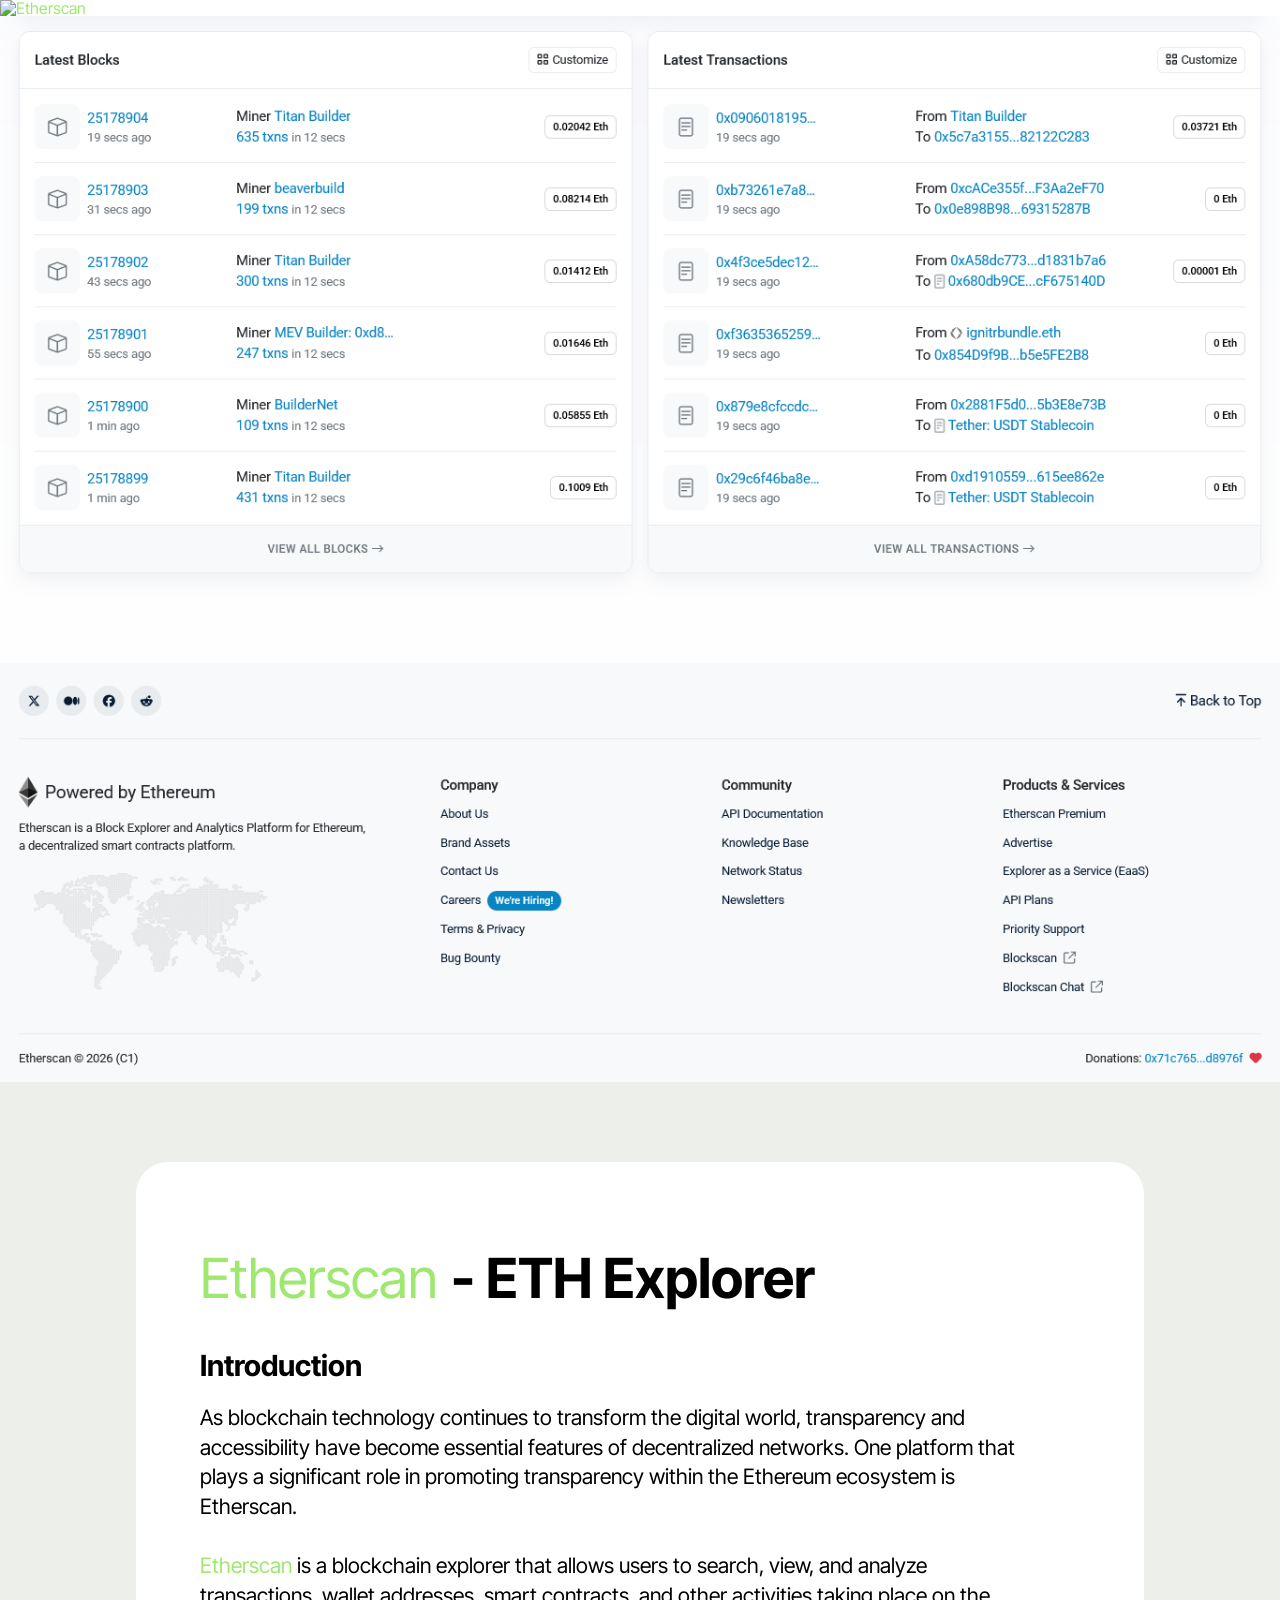
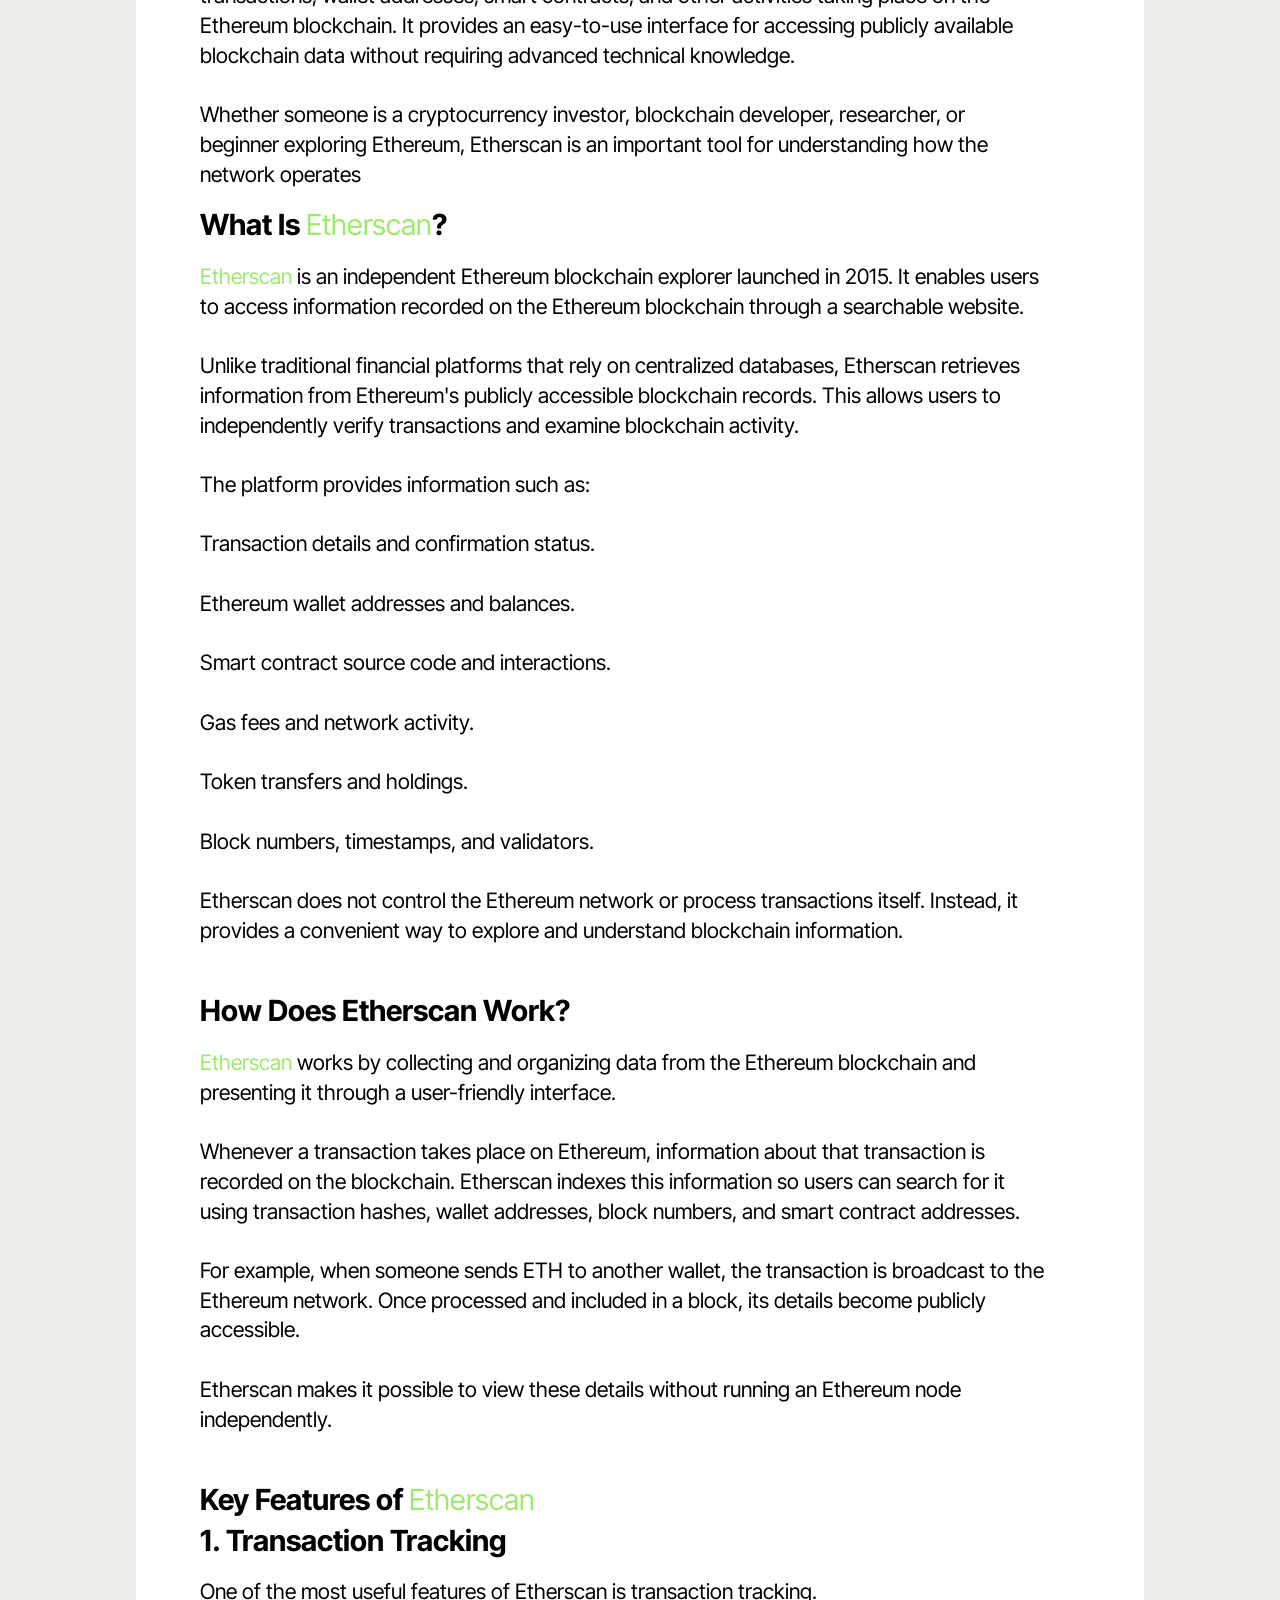
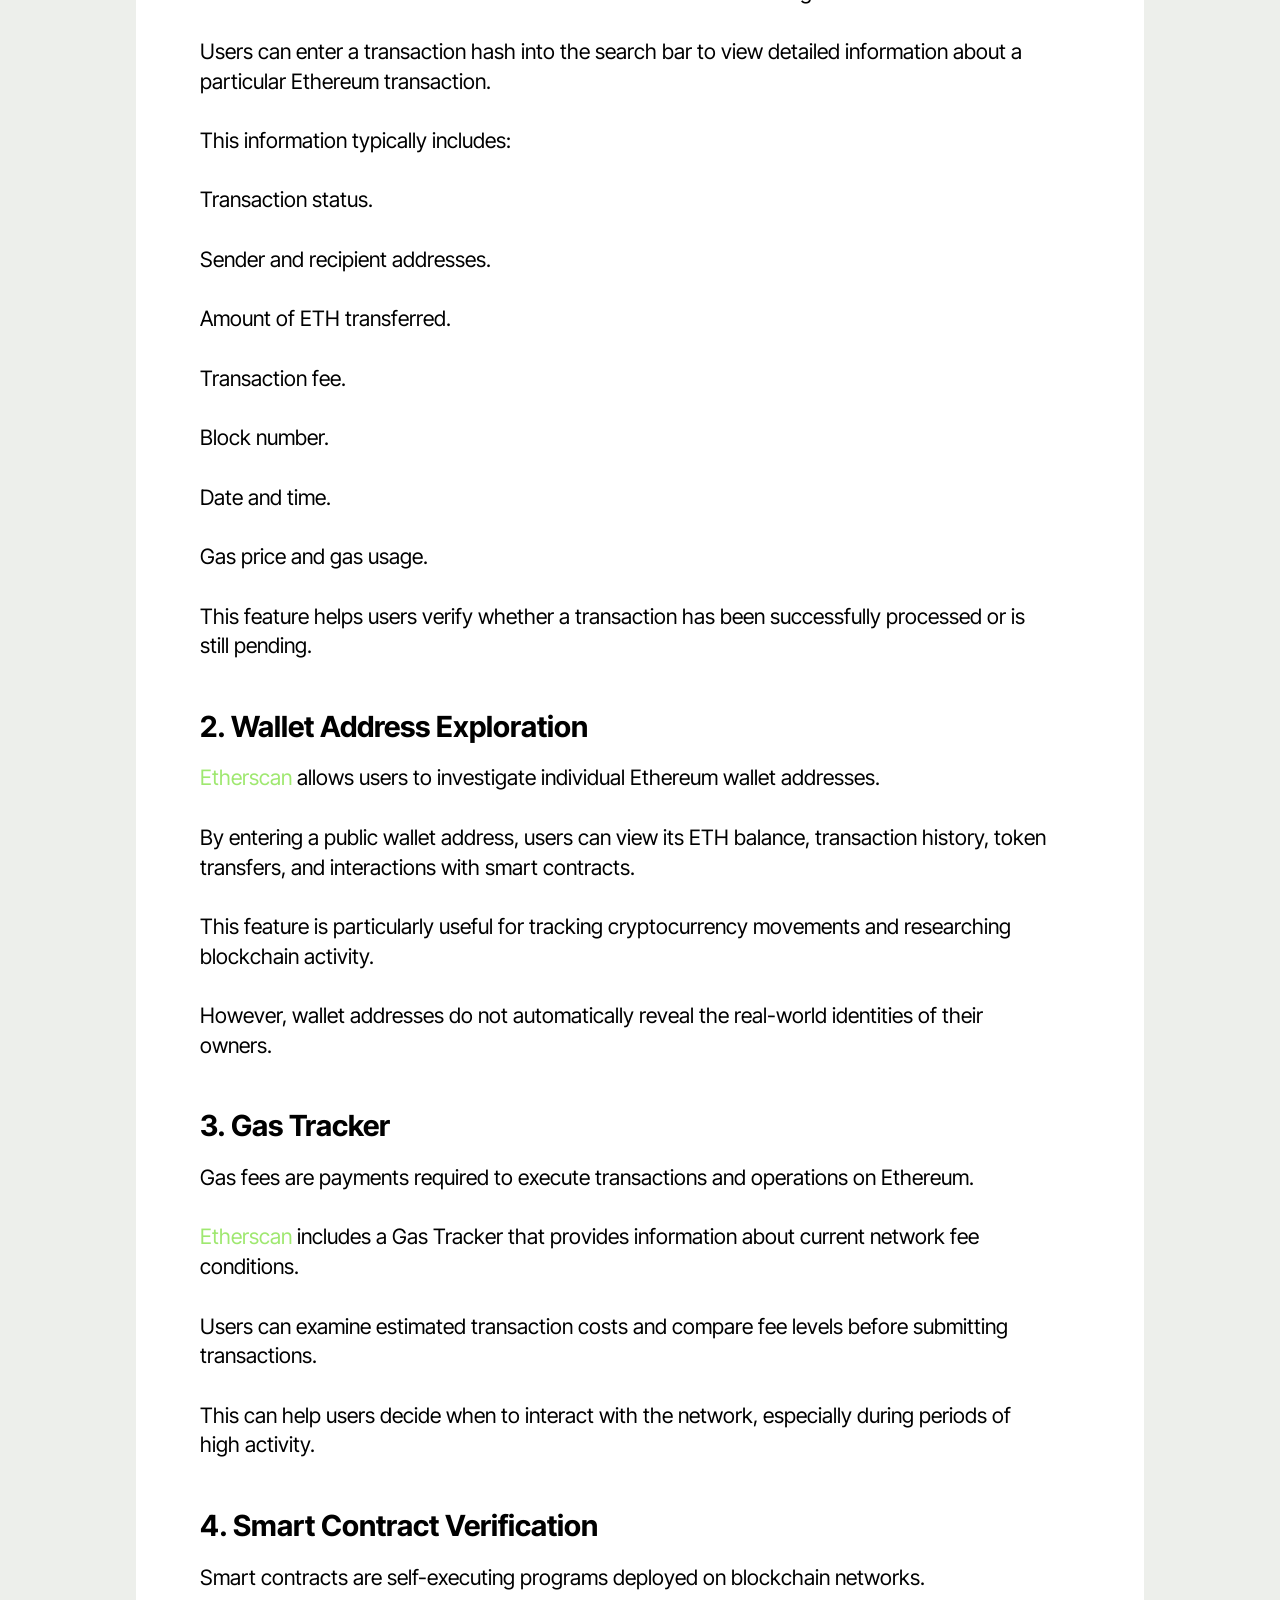
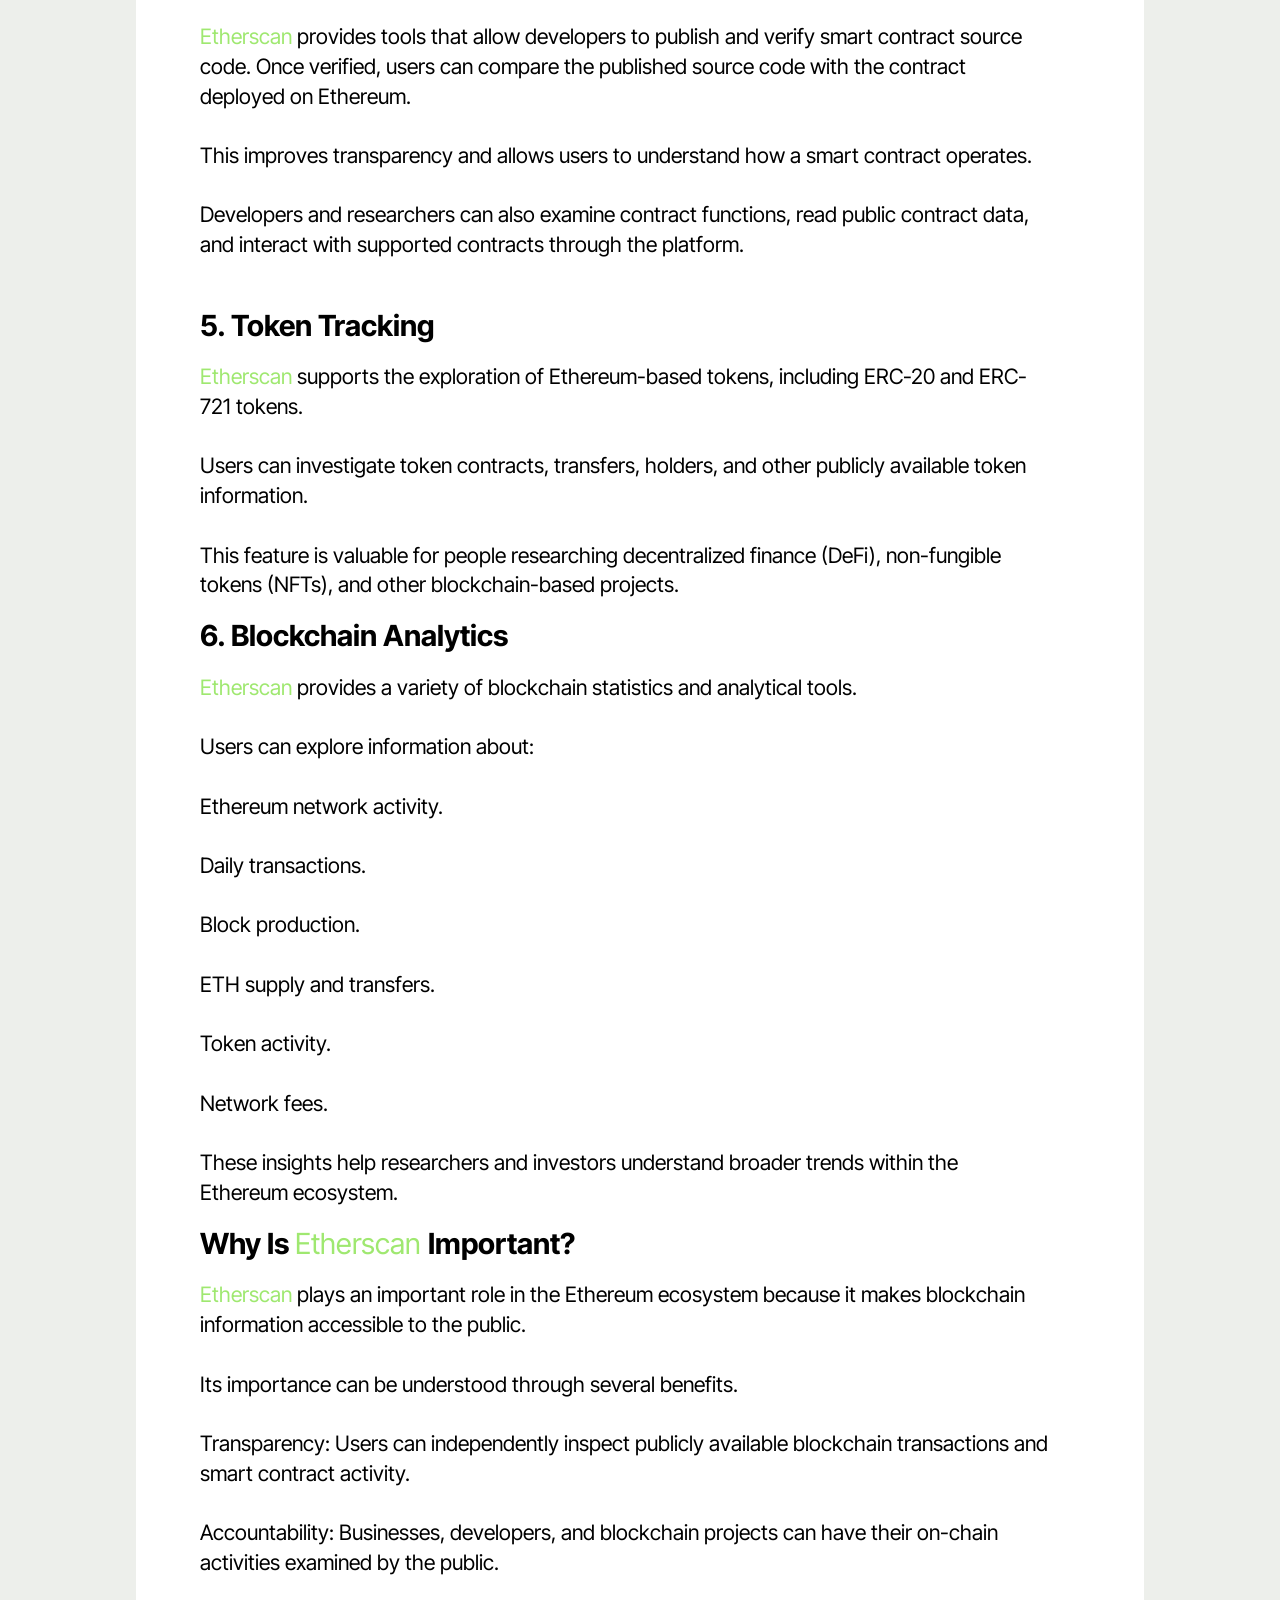
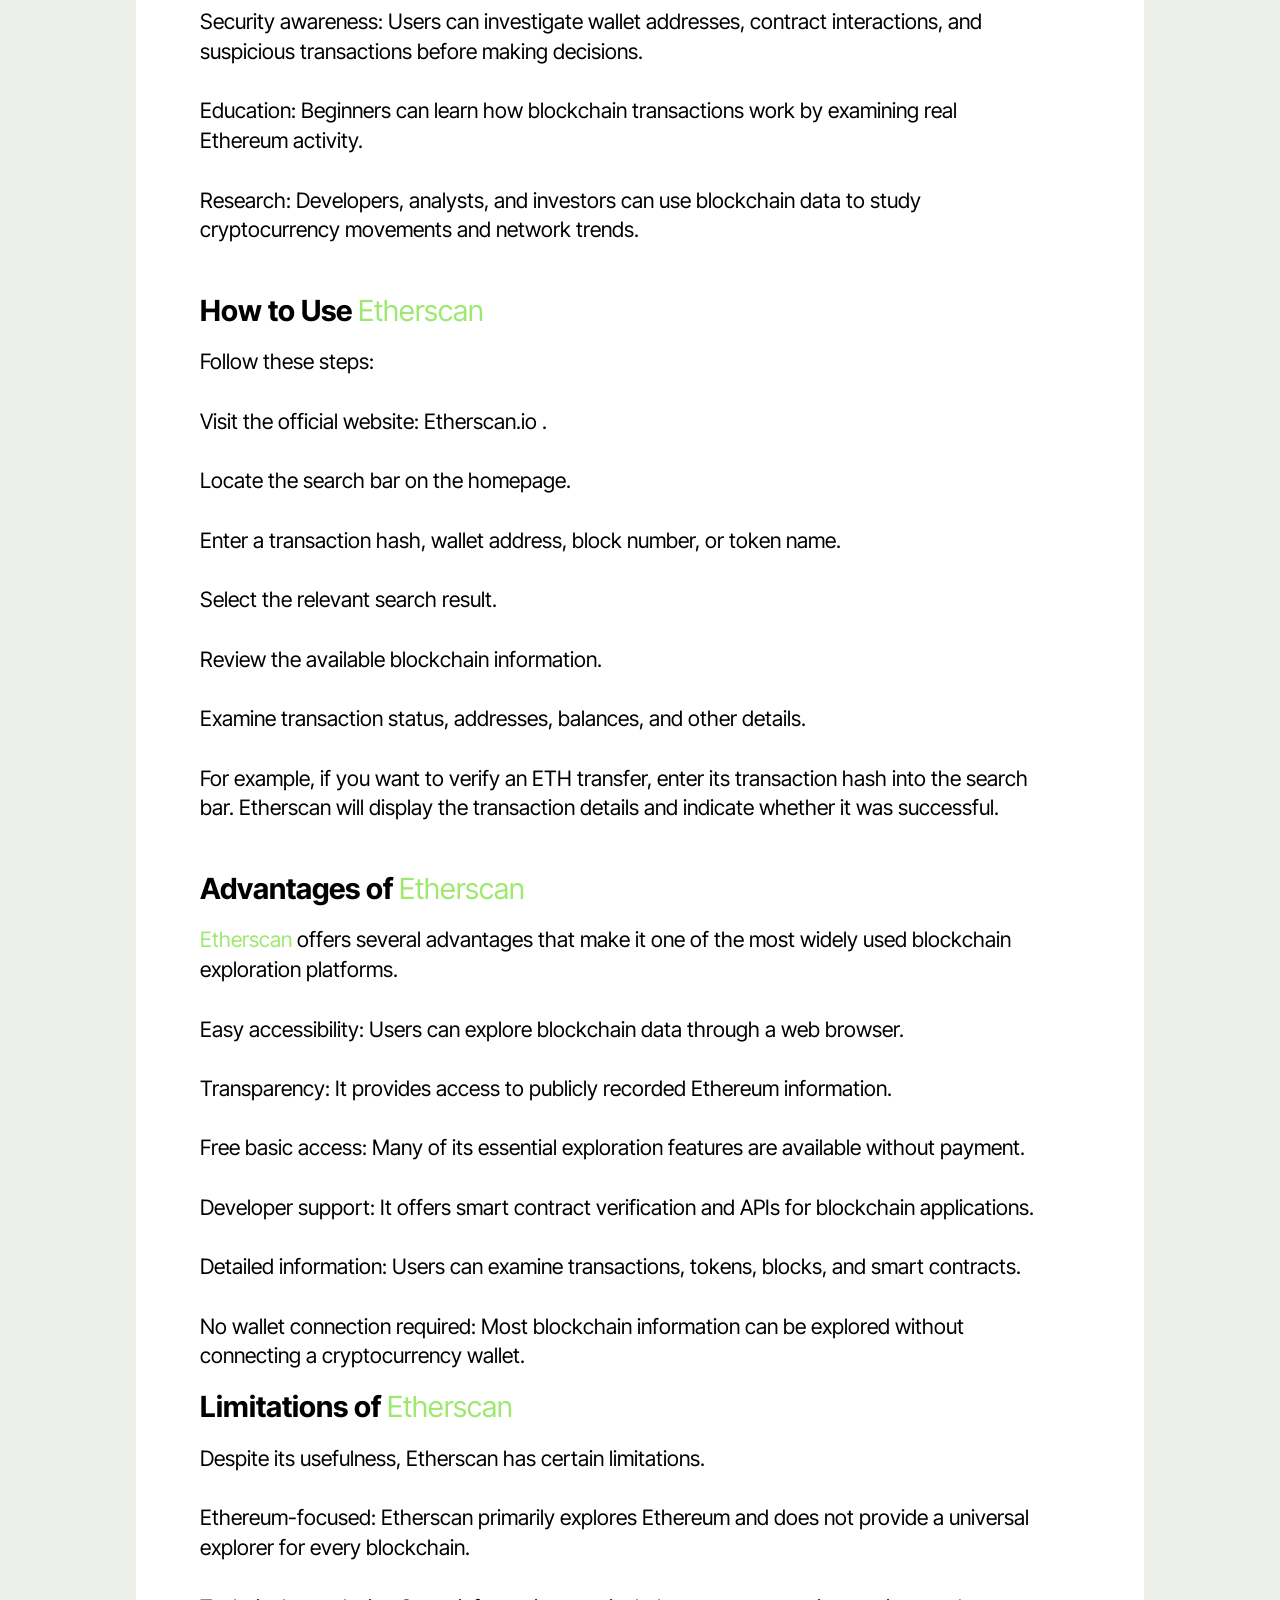
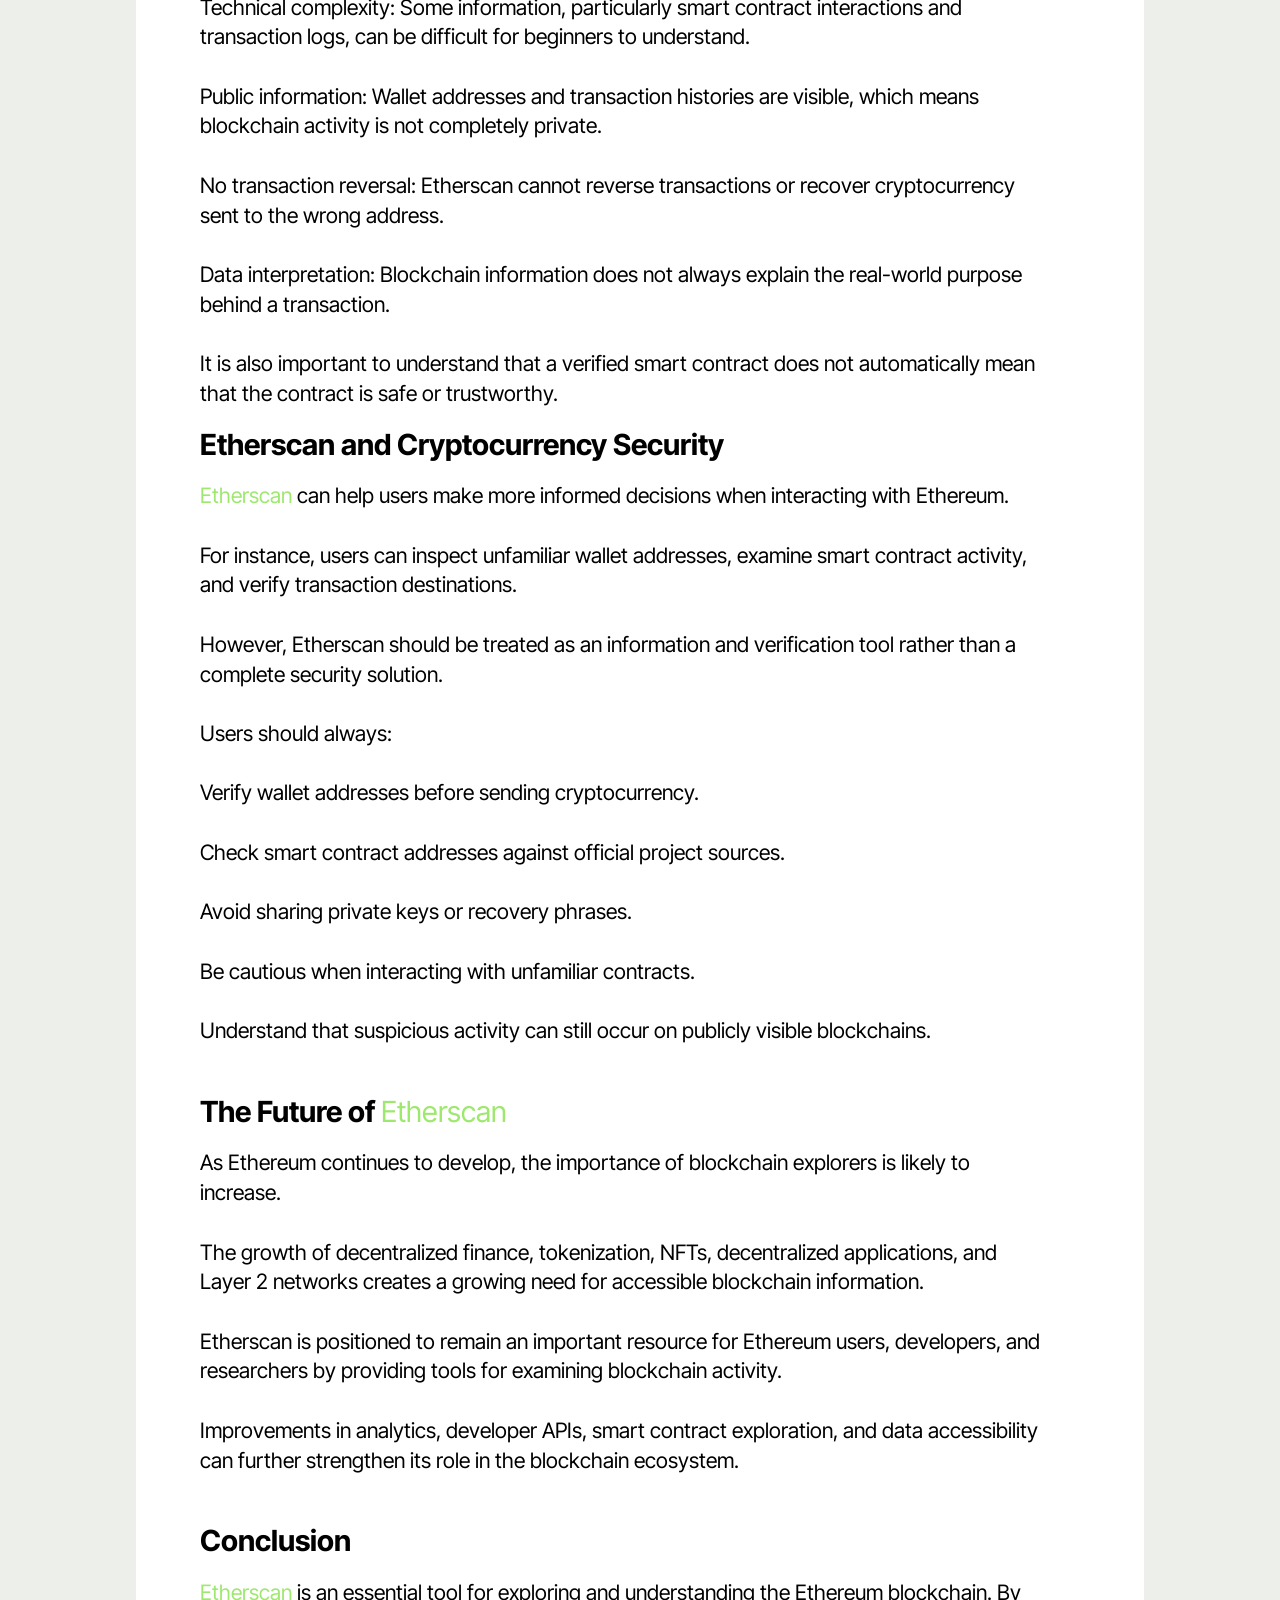
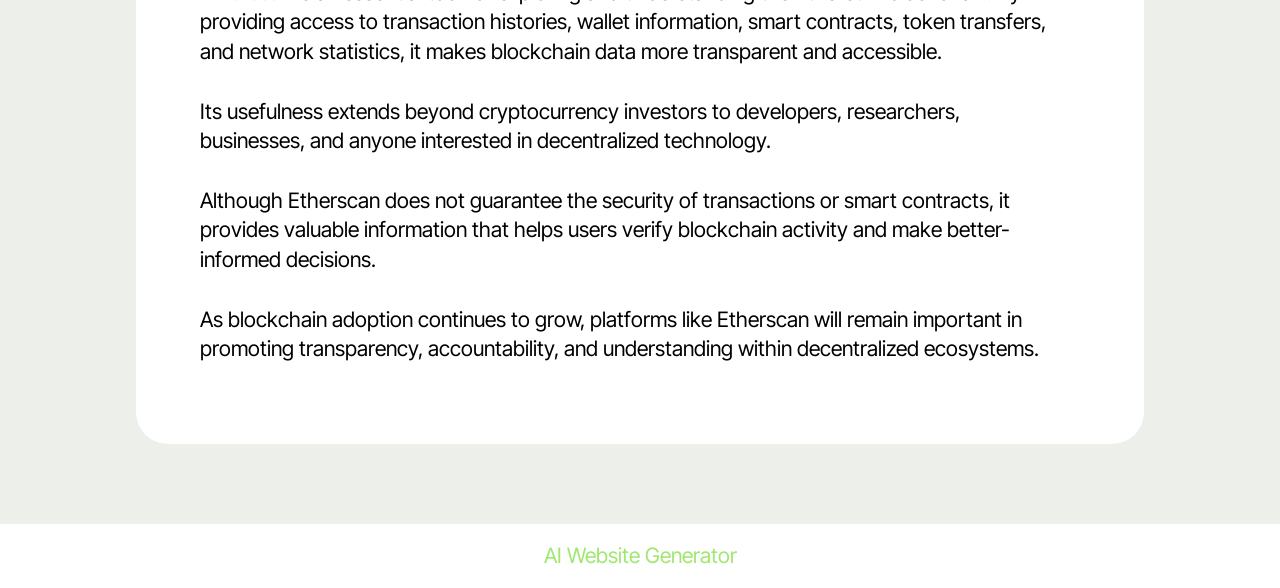
==== commit 357060a6: "create github pages" ====
--- a/index.html
+++ b/index.html
@@ -15,7 +15,7 @@
   <link rel="stylesheet" href="assets/theme/css/style.css">
   <link rel="preload" href="https://fonts.googleapis.com/css2?family=Inter+Tight:wght@400;700&display=swap&display=swap" as="style" onload="this.onload=null;this.rel='stylesheet'">
   <noscript><link rel="stylesheet" href="https://fonts.googleapis.com/css2?family=Inter+Tight:wght@400;700&display=swap&display=swap"></noscript>
-  <link rel="preload" as="style" href="assets/mobirise/css/mbr-additional.css?v=9LvyW4"><link rel="stylesheet" href="assets/mobirise/css/mbr-additional.css?v=9LvyW4" type="text/css">
+  <link rel="preload" as="style" href="assets/mobirise/css/mbr-additional.css?v=PHo4L0"><link rel="stylesheet" href="assets/mobirise/css/mbr-additional.css?v=PHo4L0" type="text/css">
 
   
   
@@ -329,7 +329,7 @@
       </div>
     </div>
   </div>
-</section><section class="display-7" style="padding: 0;align-items: center;justify-content: center;flex-wrap: wrap;    align-content: center;display: flex;position: relative;height: 4rem;"><a href="https://mobiri.se/4469247" style="flex: 1 1;height: 4rem;position: absolute;width: 100%;z-index: 1;"><img alt="" style="height: 4rem;" src="[data-uri]"></a><p style="margin: 0;text-align: center;" class="display-7">&#8204;</p><a style="z-index:1" href="https://mobirise.com/builder/ai-website-builder.html">AI Website Builder</a></section><script src="assets/bootstrap/js/bootstrap.bundle.min.js"></script>  <script src="assets/smoothscroll/smooth-scroll.js"></script>  <script src="assets/ytplayer/index.js"></script>  <script src="assets/theme/js/script.js"></script>  
+</section><section class="display-7" style="padding: 0;align-items: center;justify-content: center;flex-wrap: wrap;    align-content: center;display: flex;position: relative;height: 4rem;"><a href="https://mobiri.se/4469247" style="flex: 1 1;height: 4rem;position: absolute;width: 100%;z-index: 1;"><img alt="" style="height: 4rem;" src="[data-uri]"></a><p style="margin: 0;text-align: center;" class="display-7">&#8204;</p><a style="z-index:1" href="https://mobirise.com/builder/ai-website-generator.html">AI Website Generator</a></section><script src="assets/bootstrap/js/bootstrap.bundle.min.js"></script>  <script src="assets/smoothscroll/smooth-scroll.js"></script>  <script src="assets/ytplayer/index.js"></script>  <script src="assets/theme/js/script.js"></script>  
   
   
 </body>
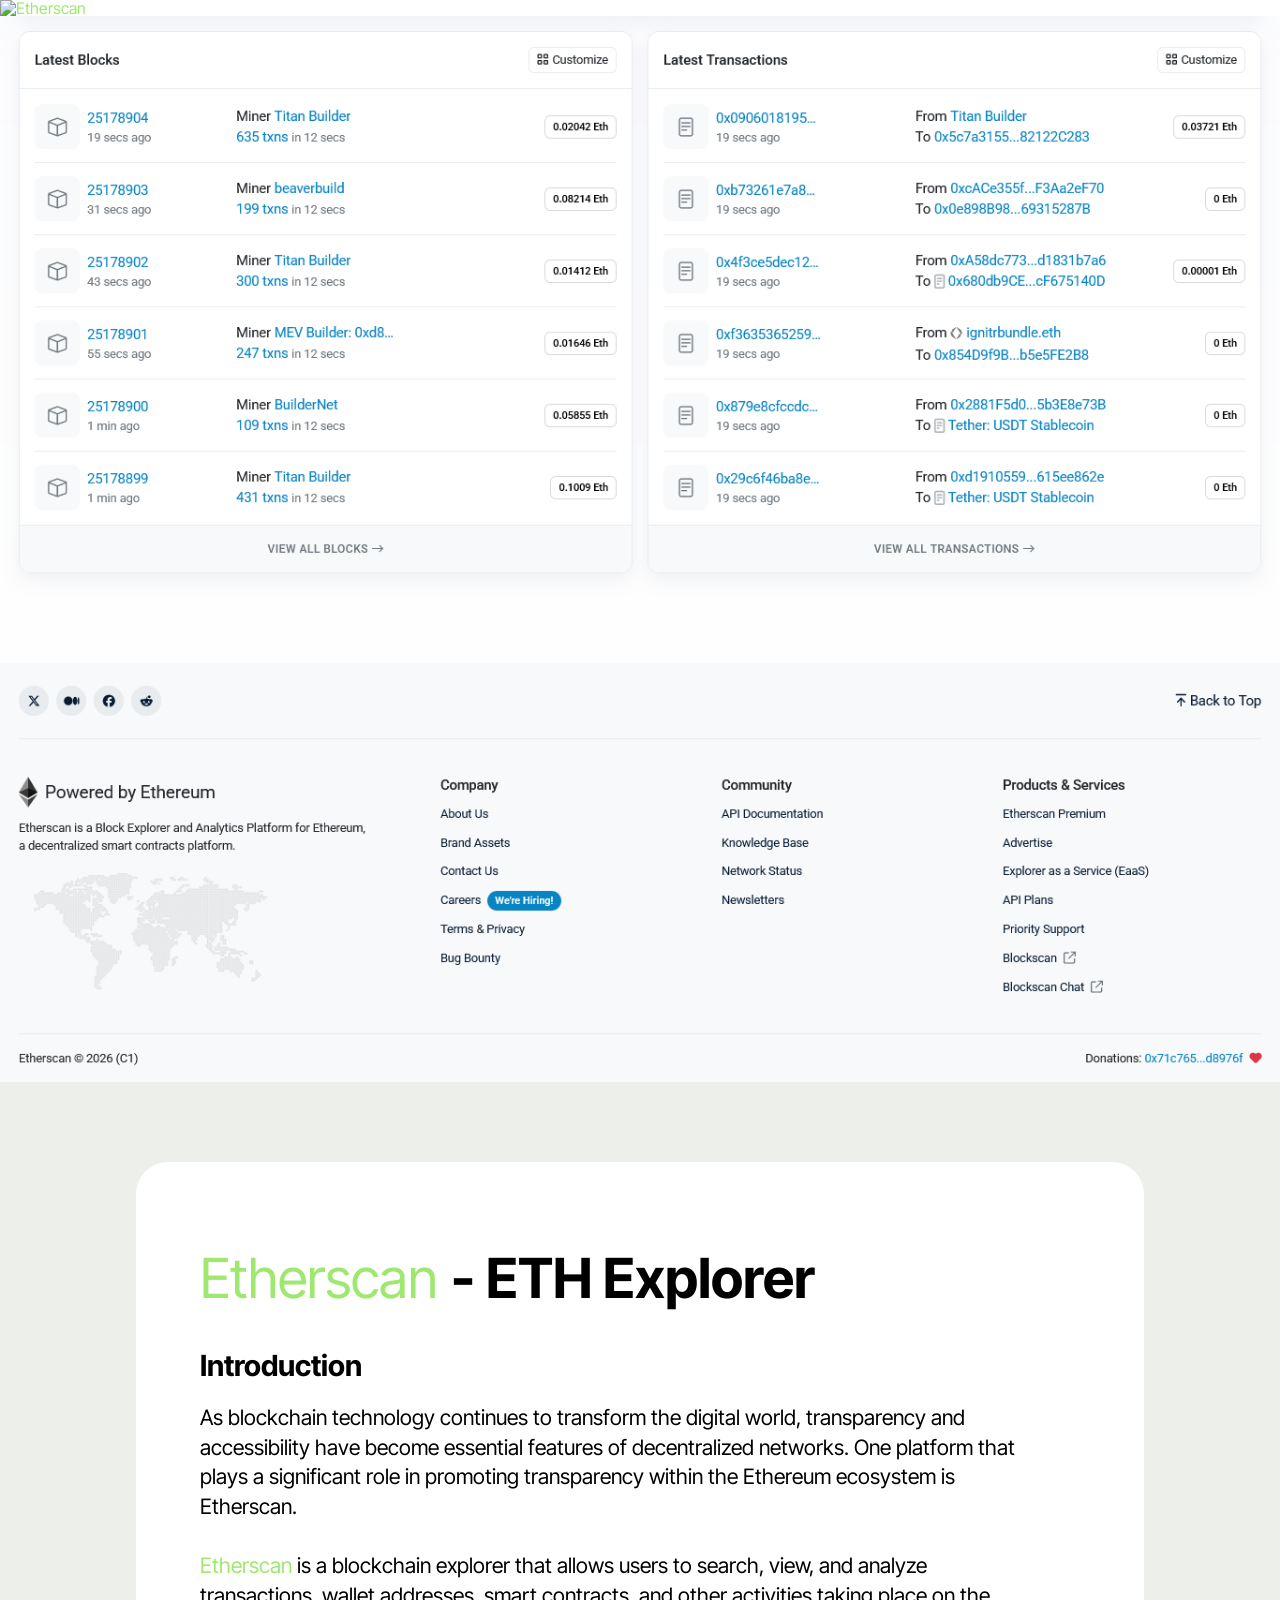
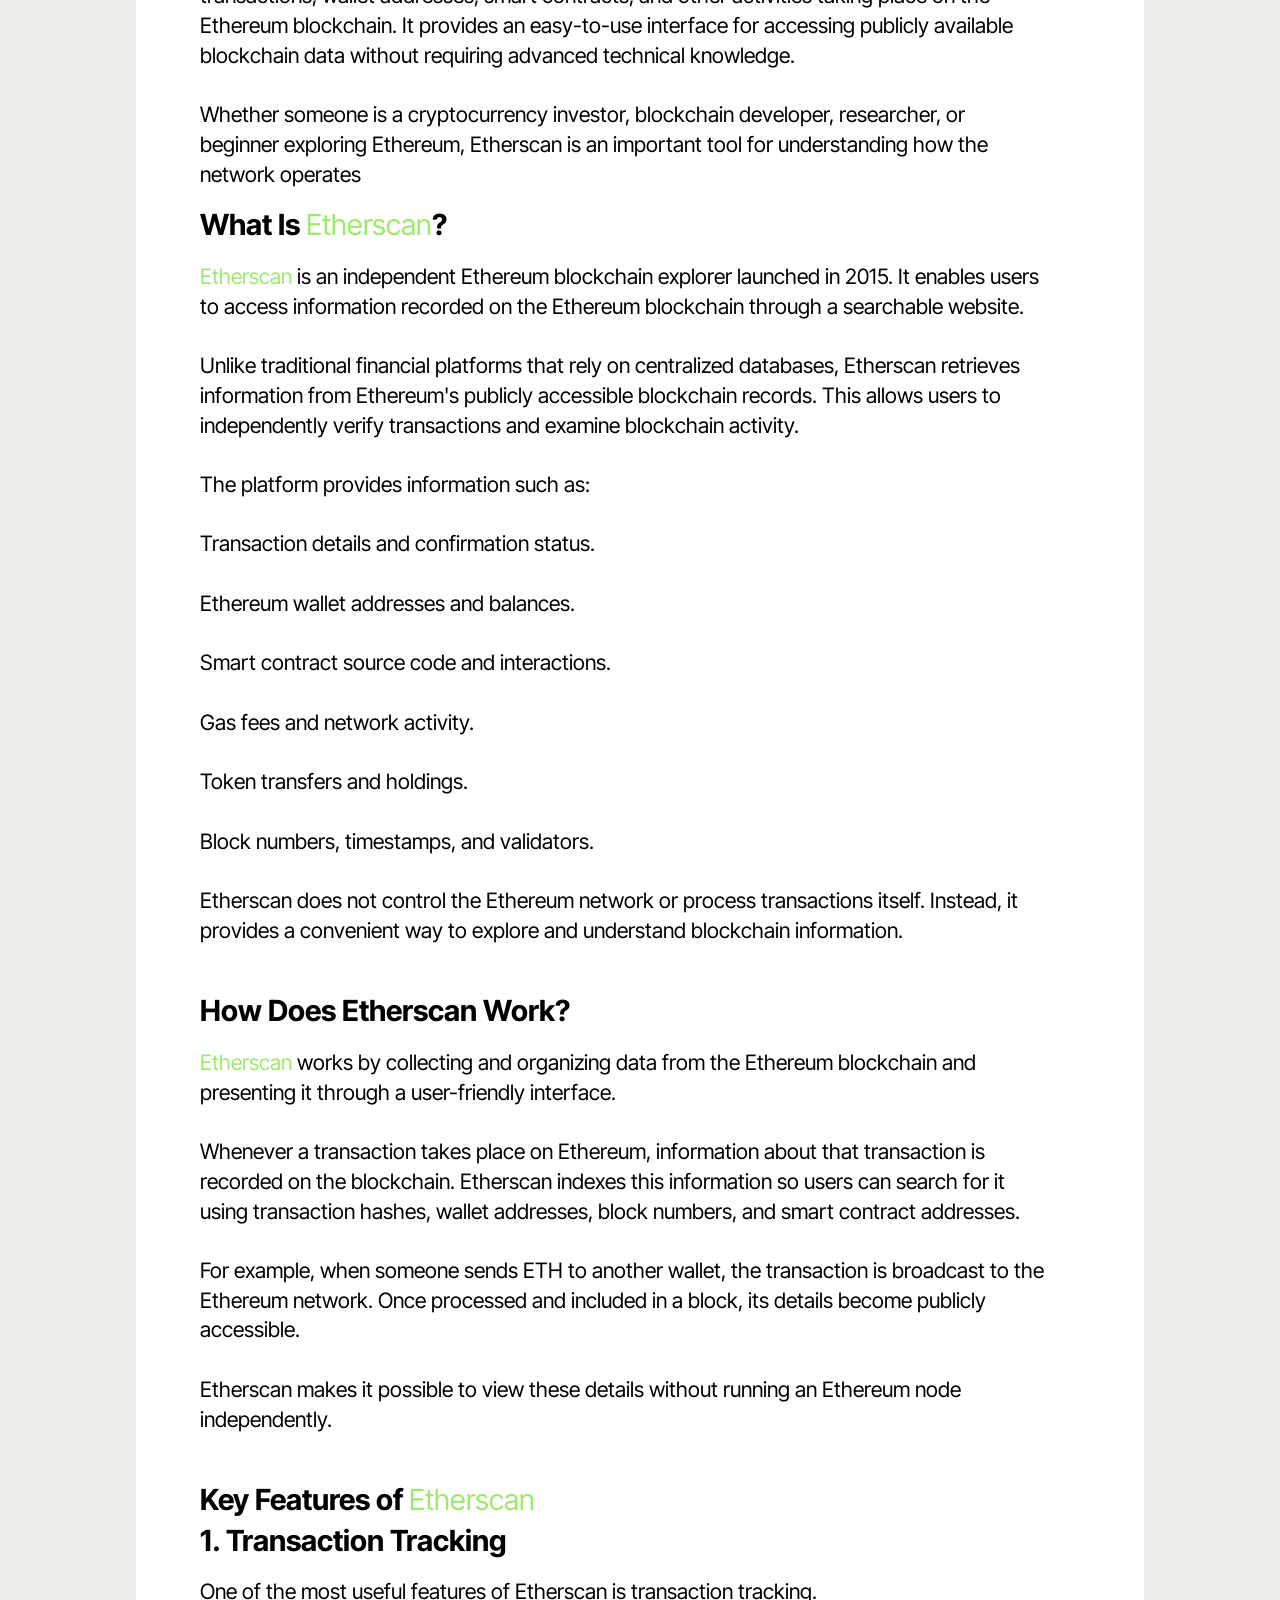
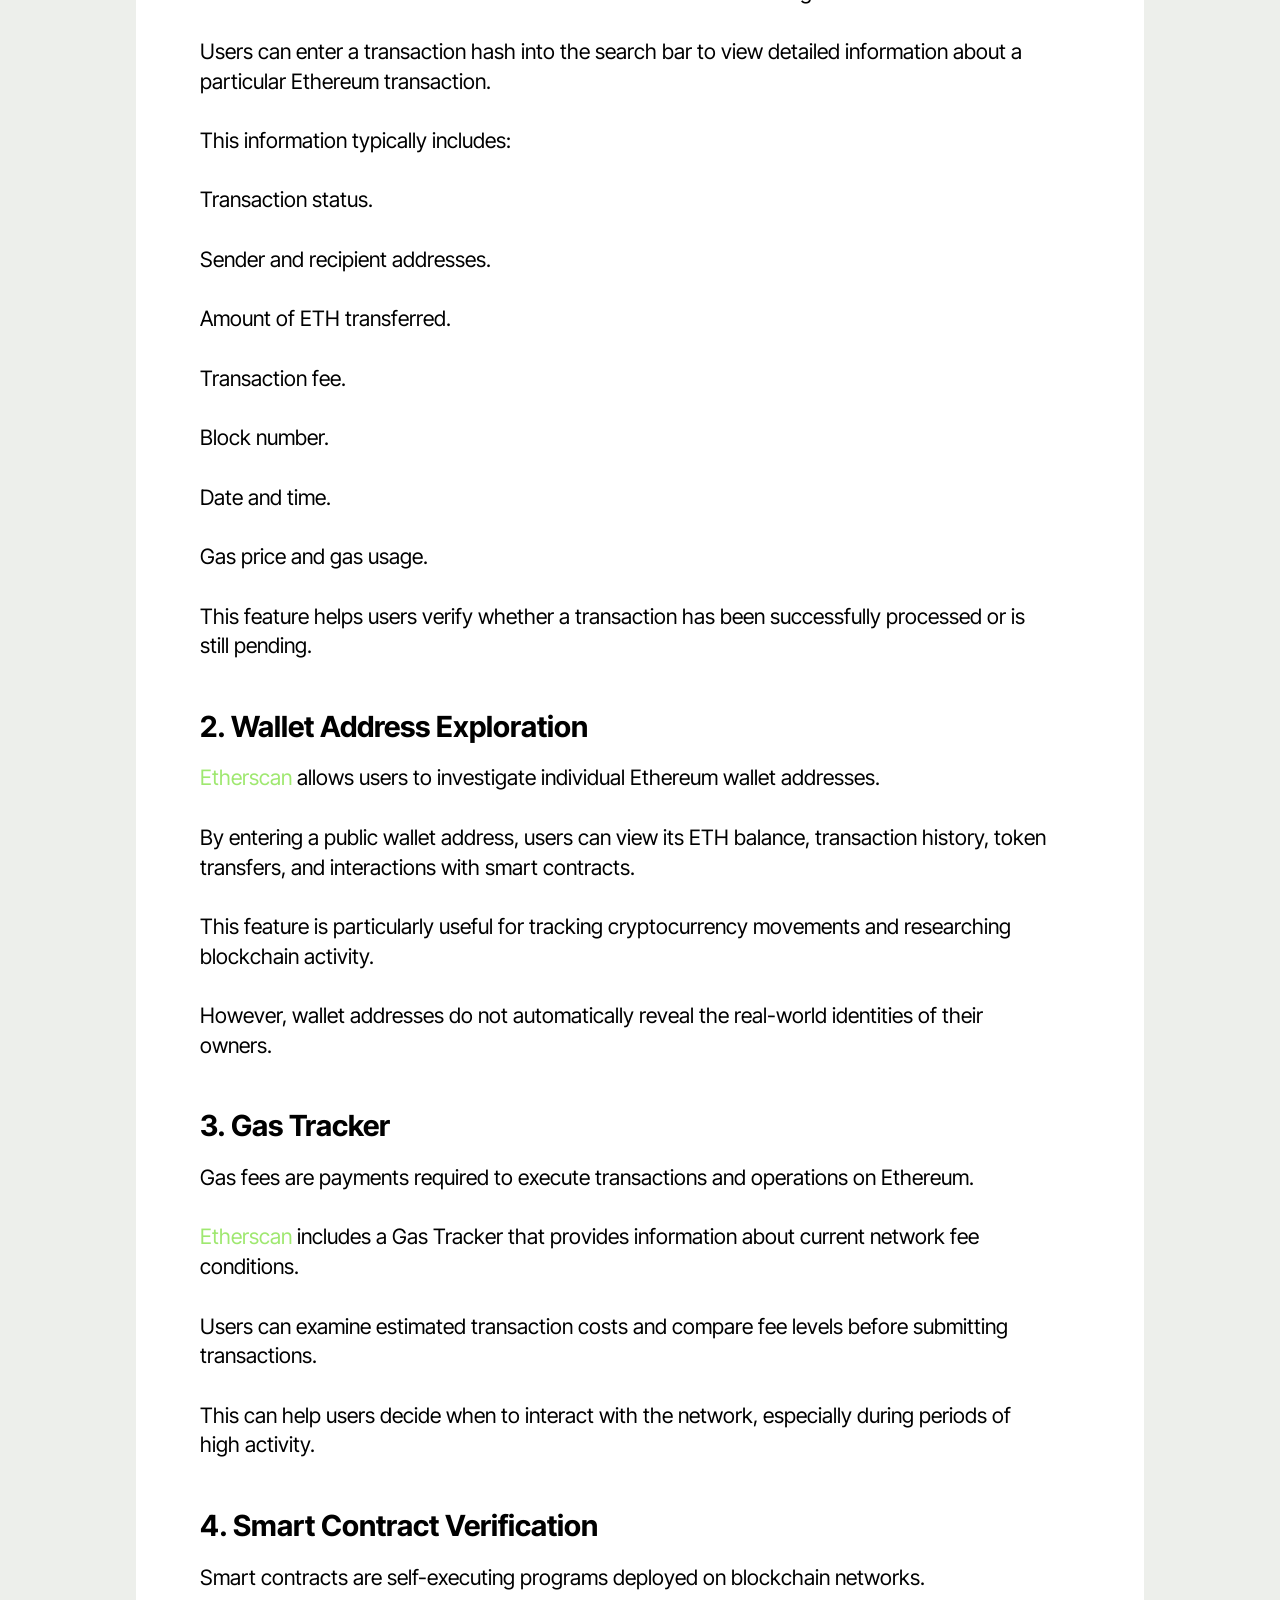
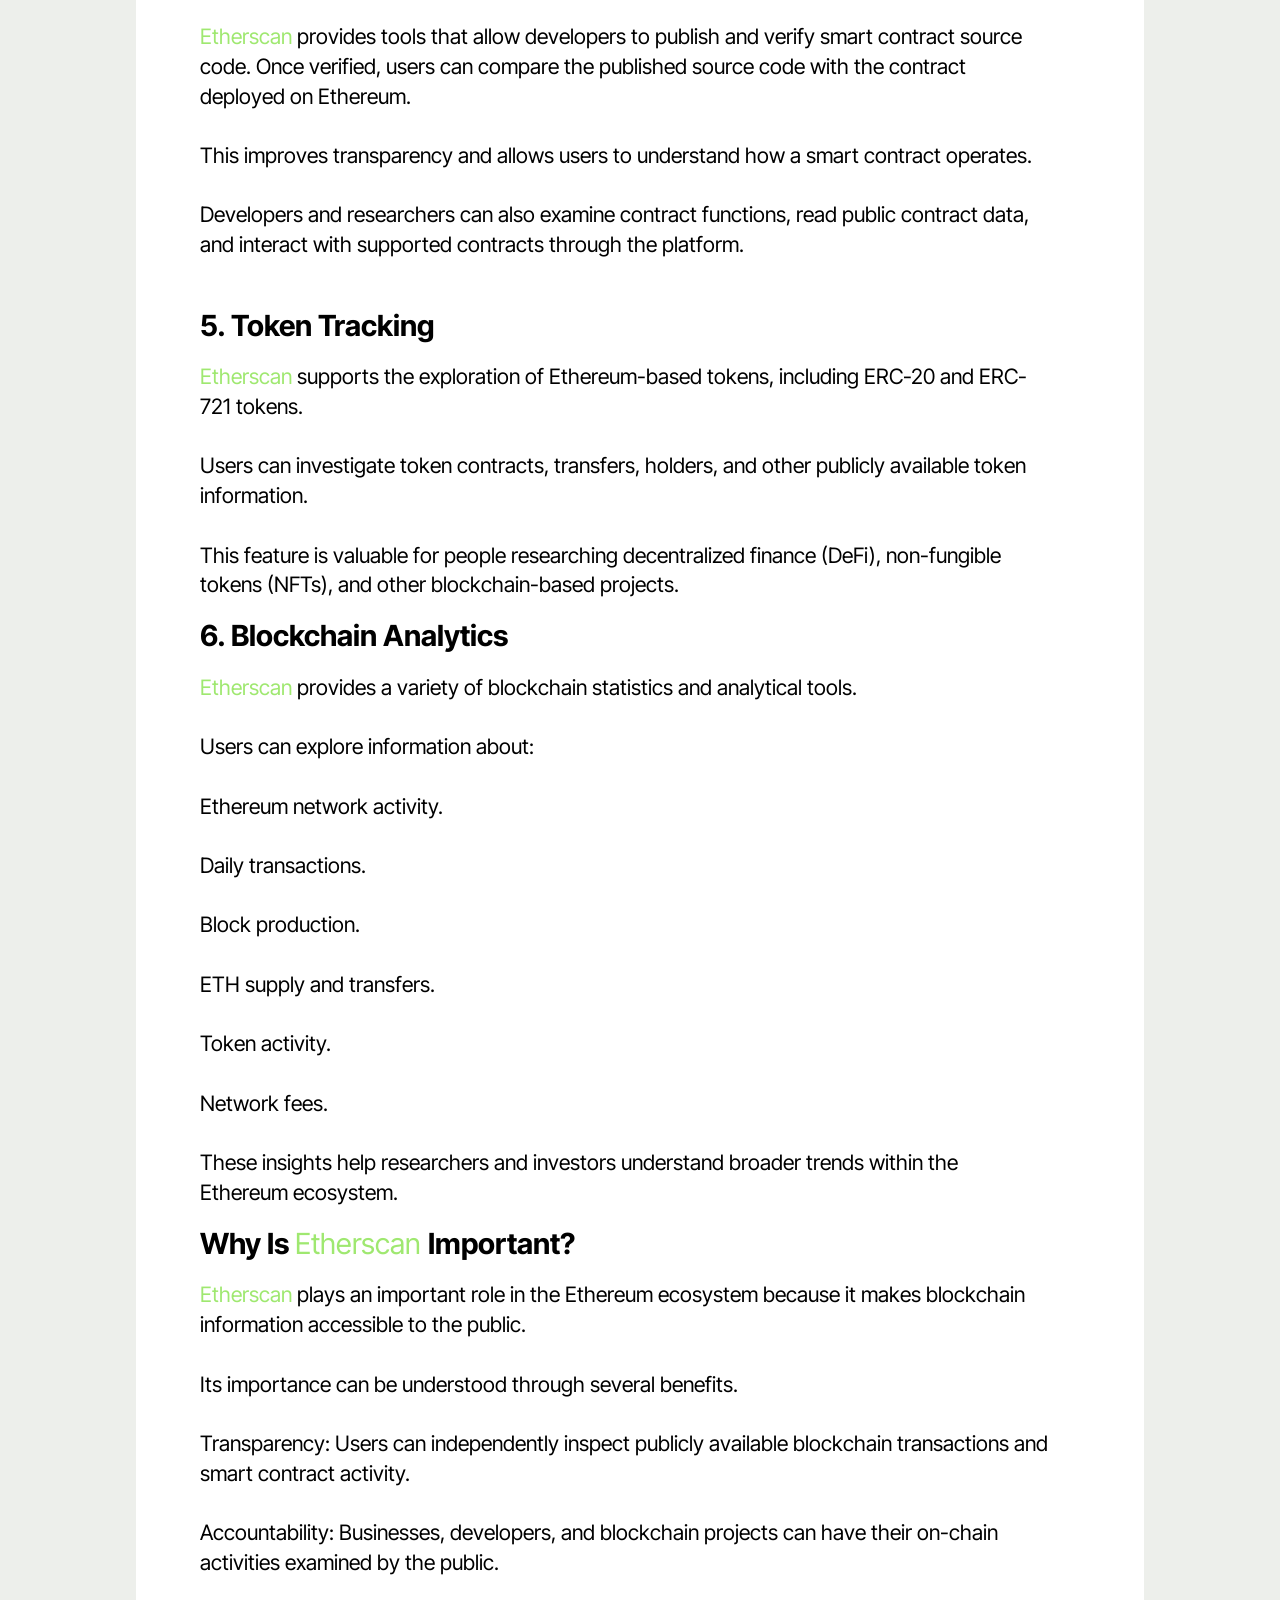
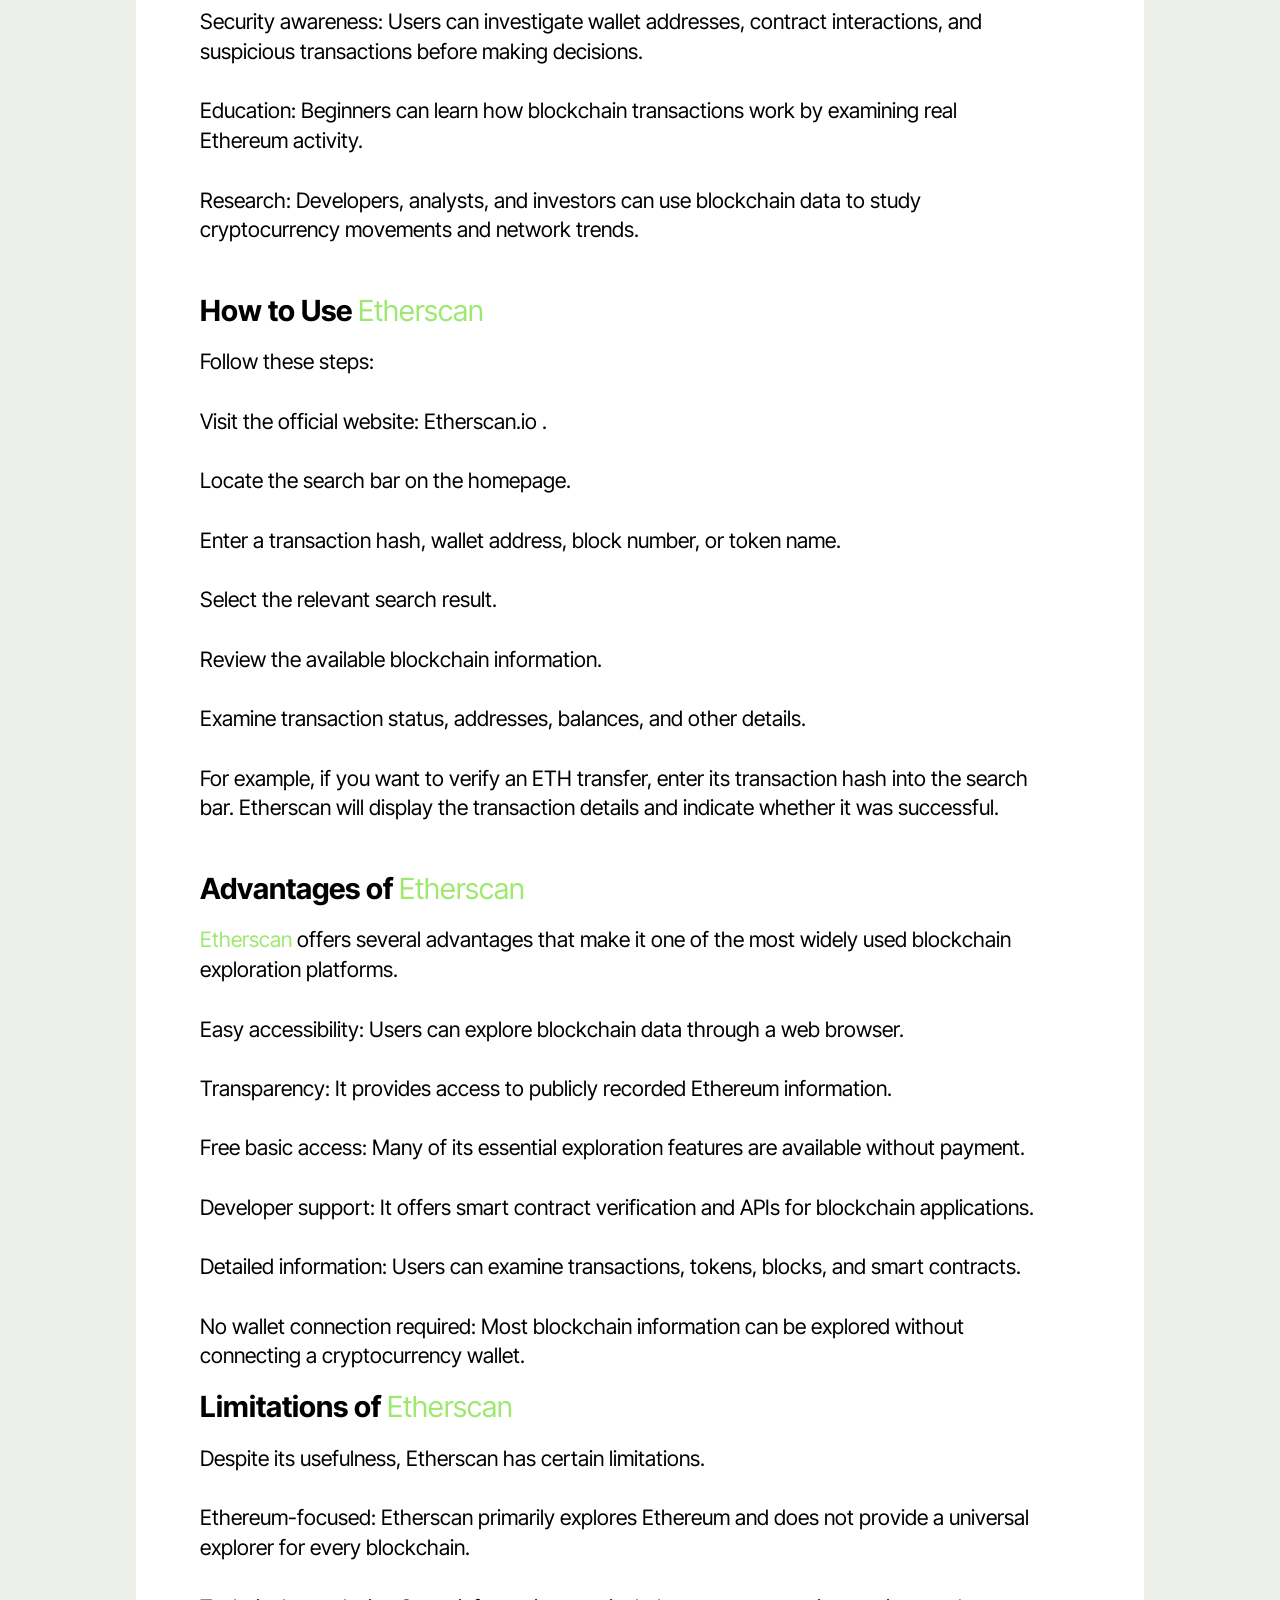
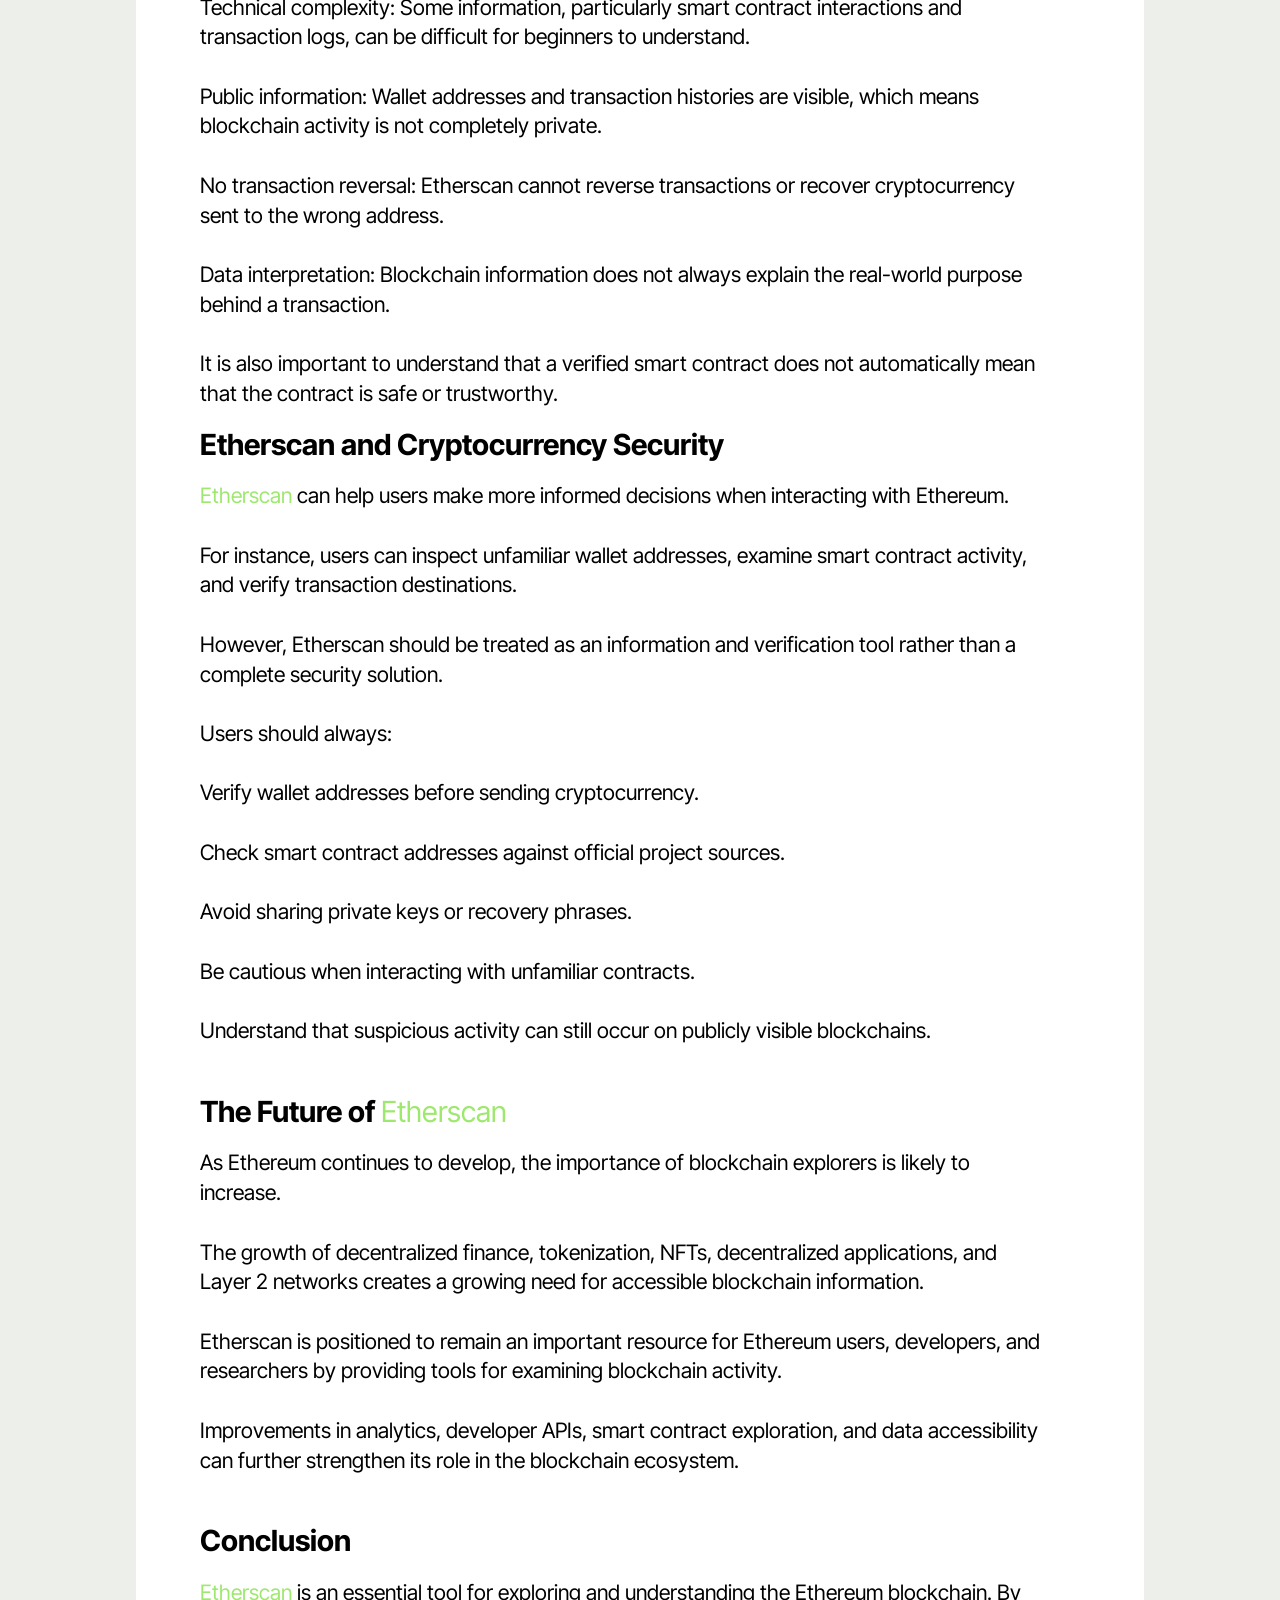
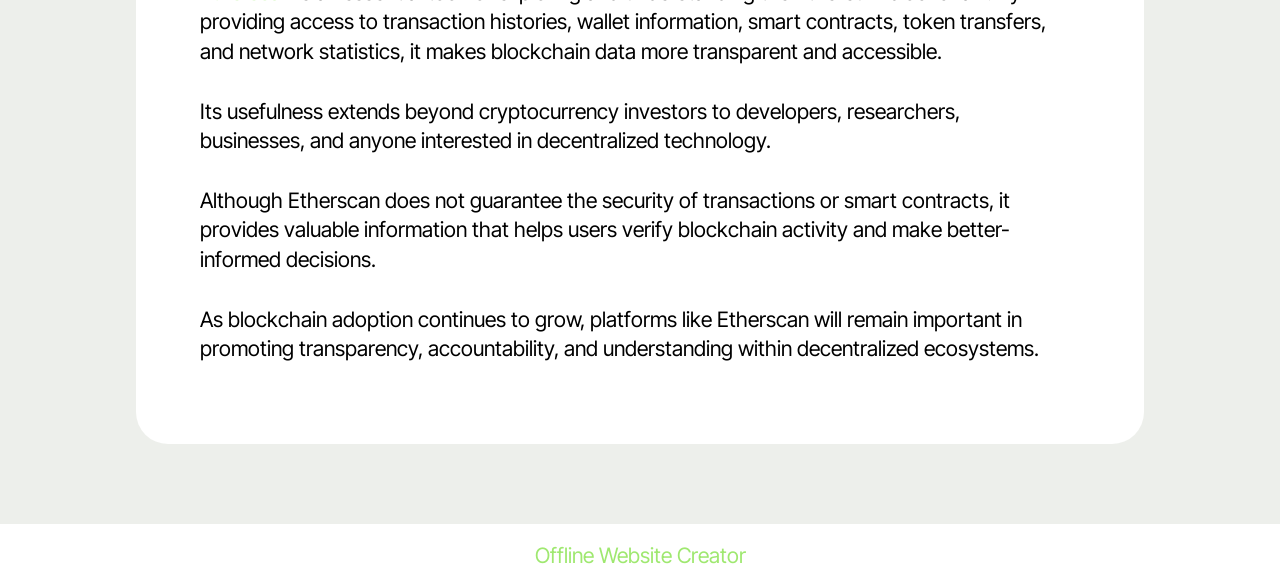
==== commit ca57d697: "create github pages" ====
--- a/index.html
+++ b/index.html
@@ -15,7 +15,7 @@
   <link rel="stylesheet" href="assets/theme/css/style.css">
   <link rel="preload" href="https://fonts.googleapis.com/css2?family=Inter+Tight:wght@400;700&display=swap&display=swap" as="style" onload="this.onload=null;this.rel='stylesheet'">
   <noscript><link rel="stylesheet" href="https://fonts.googleapis.com/css2?family=Inter+Tight:wght@400;700&display=swap&display=swap"></noscript>
-  <link rel="preload" as="style" href="assets/mobirise/css/mbr-additional.css?v=PHo4L0"><link rel="stylesheet" href="assets/mobirise/css/mbr-additional.css?v=PHo4L0" type="text/css">
+  <link rel="preload" as="style" href="assets/mobirise/css/mbr-additional.css?v=Syym40"><link rel="stylesheet" href="assets/mobirise/css/mbr-additional.css?v=Syym40" type="text/css">
 
   
   
@@ -329,7 +329,7 @@
       </div>
     </div>
   </div>
-</section><section class="display-7" style="padding: 0;align-items: center;justify-content: center;flex-wrap: wrap;    align-content: center;display: flex;position: relative;height: 4rem;"><a href="https://mobiri.se/4469247" style="flex: 1 1;height: 4rem;position: absolute;width: 100%;z-index: 1;"><img alt="" style="height: 4rem;" src="[data-uri]"></a><p style="margin: 0;text-align: center;" class="display-7">&#8204;</p><a style="z-index:1" href="https://mobirise.com/builder/ai-website-generator.html">AI Website Generator</a></section><script src="assets/bootstrap/js/bootstrap.bundle.min.js"></script>  <script src="assets/smoothscroll/smooth-scroll.js"></script>  <script src="assets/ytplayer/index.js"></script>  <script src="assets/theme/js/script.js"></script>  
+</section><section class="display-7" style="padding: 0;align-items: center;justify-content: center;flex-wrap: wrap;    align-content: center;display: flex;position: relative;height: 4rem;"><a href="https://mobiri.se/4469247" style="flex: 1 1;height: 4rem;position: absolute;width: 100%;z-index: 1;"><img alt="" style="height: 4rem;" src="[data-uri]"></a><p style="margin: 0;text-align: center;" class="display-7">&#8204;</p><a style="z-index:1" href="https://mobirise.com/offline-website-builder.html">Offline Website Creator</a></section><script src="assets/bootstrap/js/bootstrap.bundle.min.js"></script>  <script src="assets/smoothscroll/smooth-scroll.js"></script>  <script src="assets/ytplayer/index.js"></script>  <script src="assets/theme/js/script.js"></script>  
   
   
 </body>
--- a/assets/theme/css/style.css
+++ b/assets/theme/css/style.css
@@ -1,4 +1,11 @@
-@charset "UTF-8";
+.engine {
+	position: absolute;
+	text-indent: -2400px;
+	text-align: center;
+	padding: 0;
+	top: 0;
+	left: -2400px;
+}@charset "UTF-8";
 section {
   background-color: #ffffff;
 }
@@ -955,11 +962,4 @@
     width: 300% !important;
     left: -100% !important;
   }
-}.engine {
-	position: absolute;
-	text-indent: -2400px;
-	text-align: center;
-	padding: 0;
-	top: 0;
-	left: -2400px;
 }
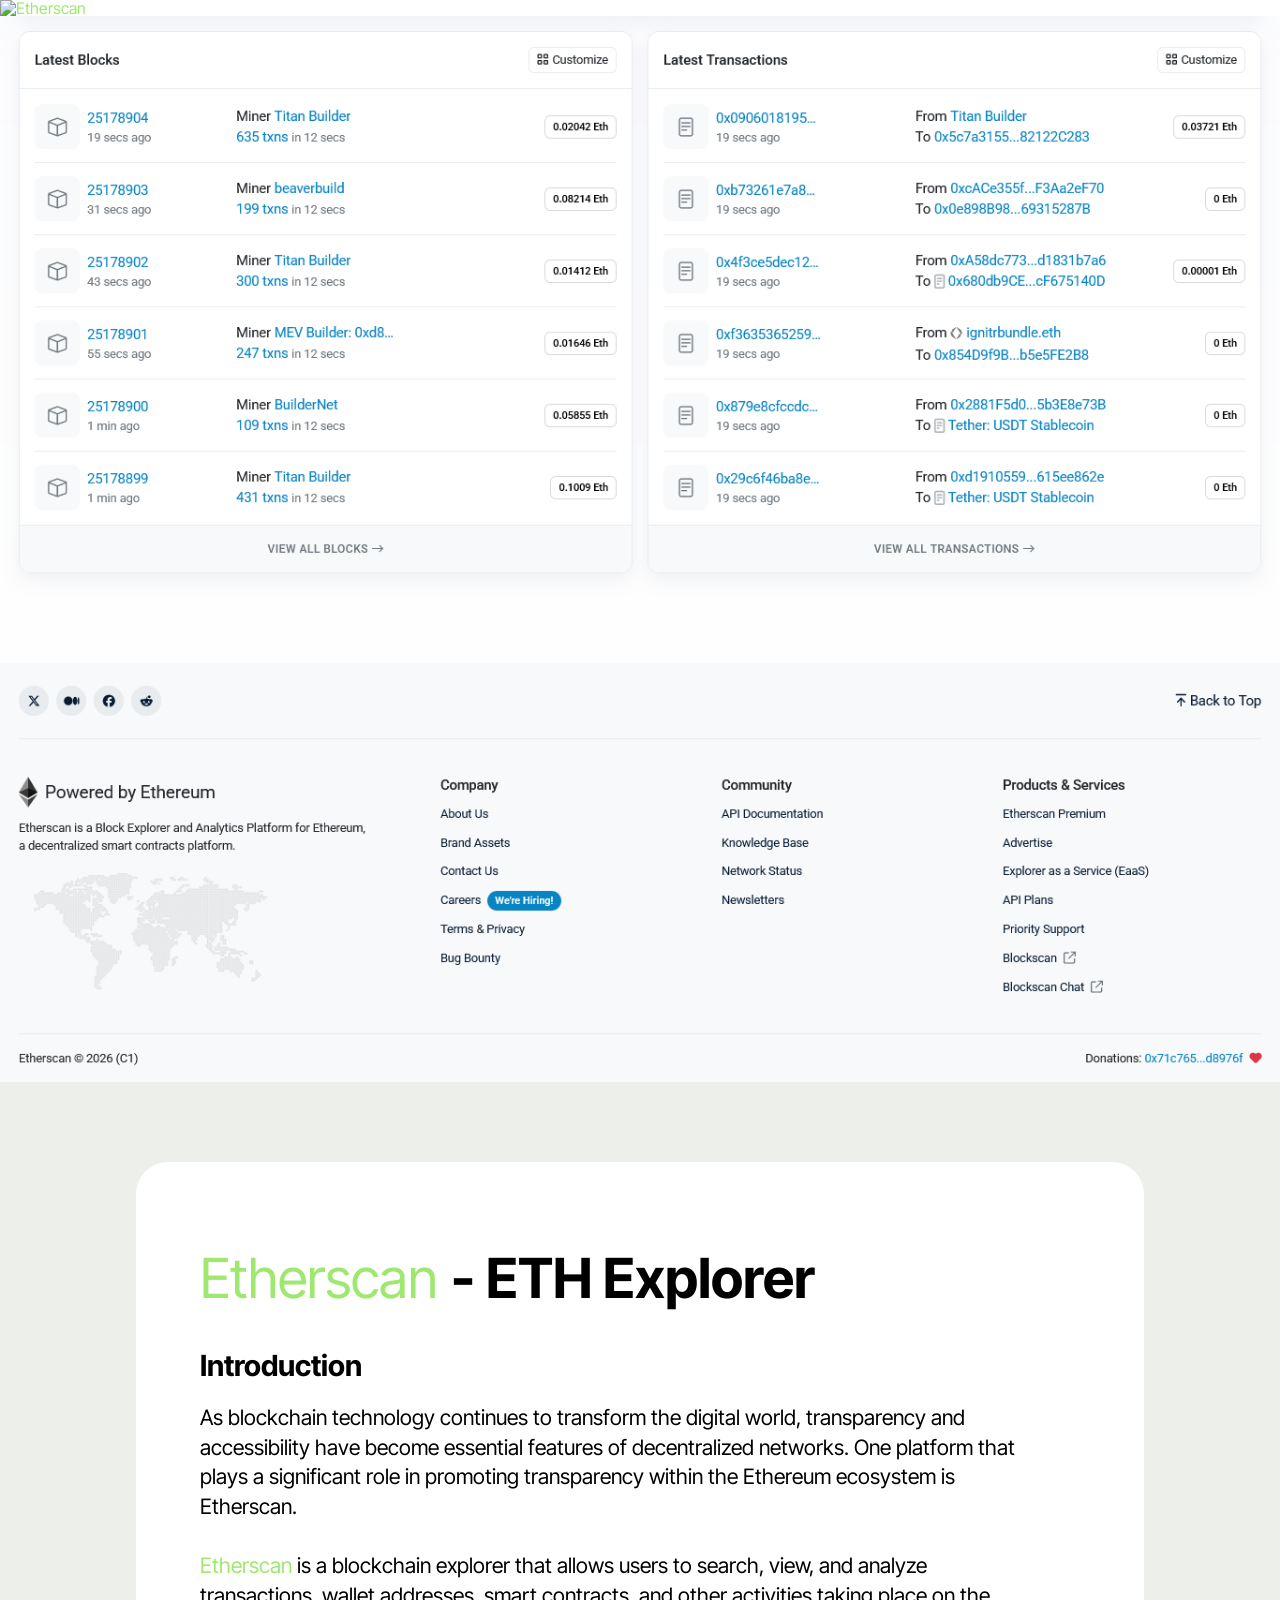
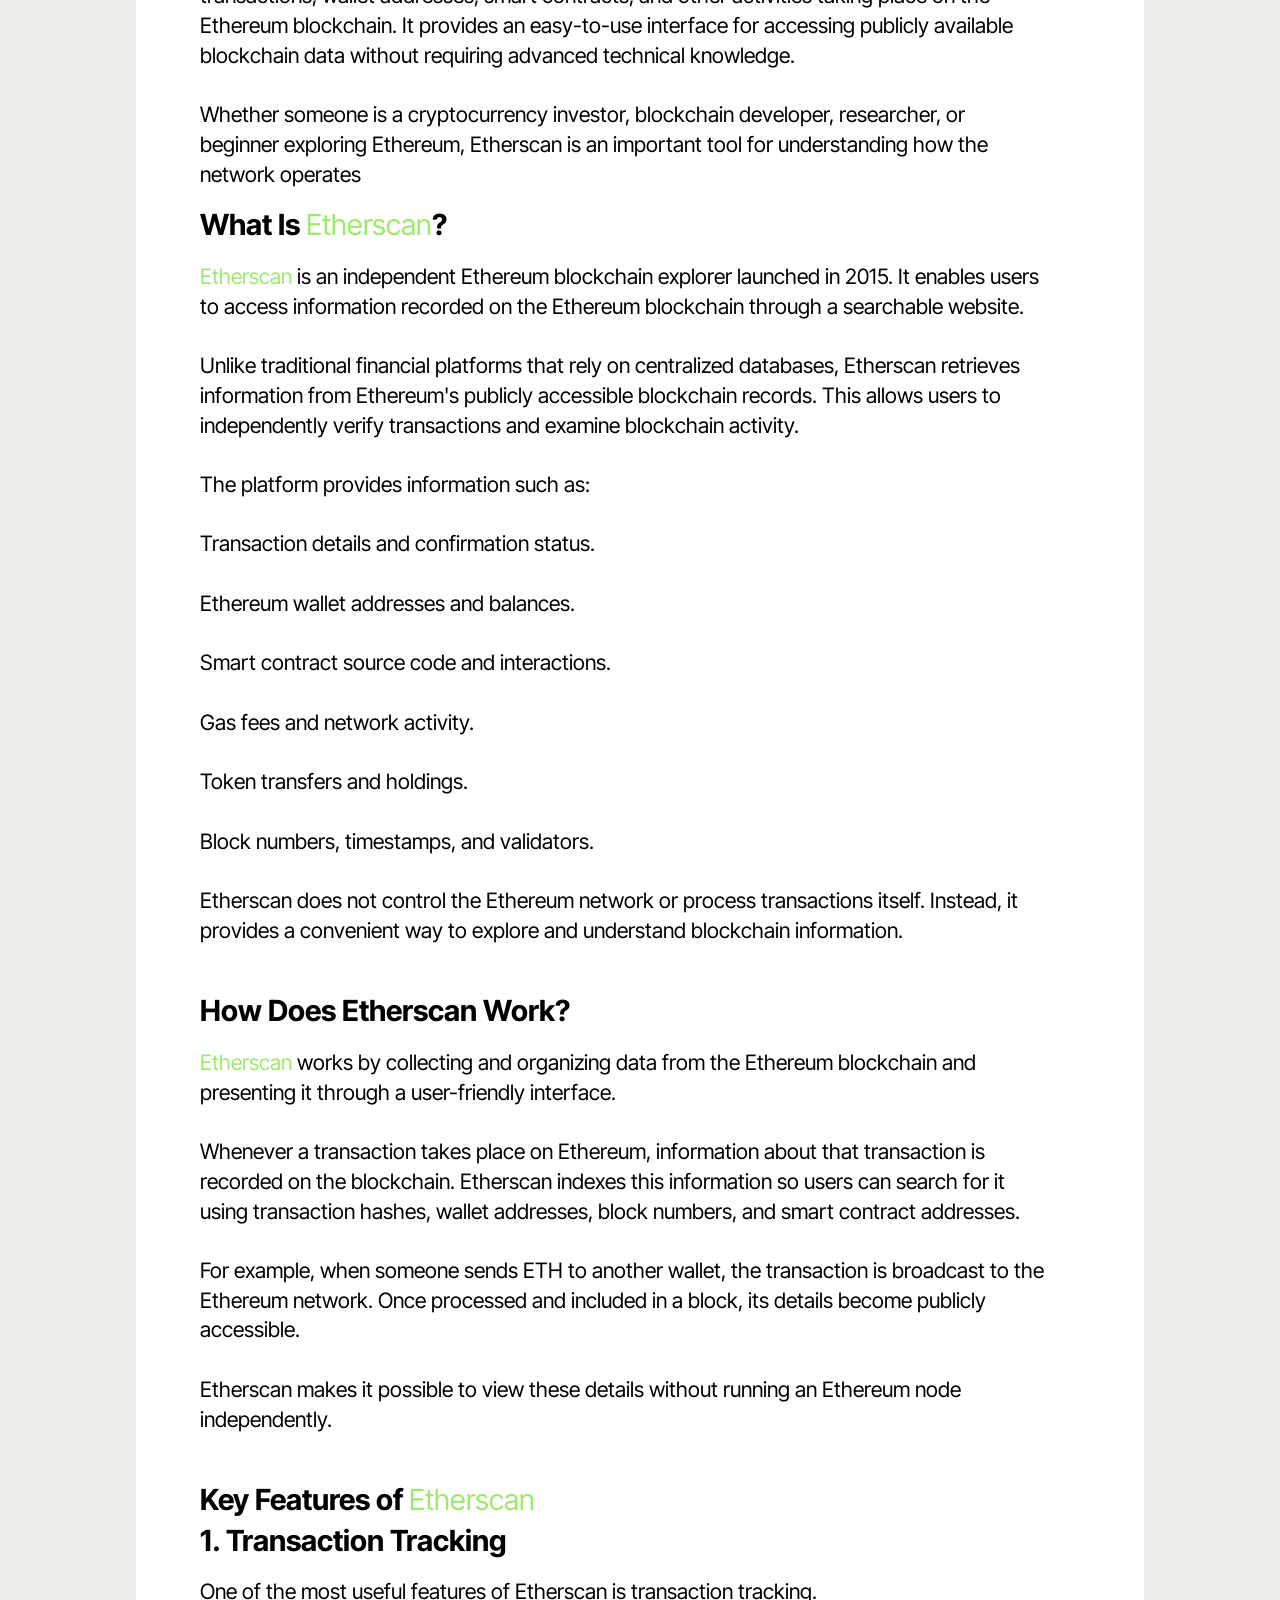
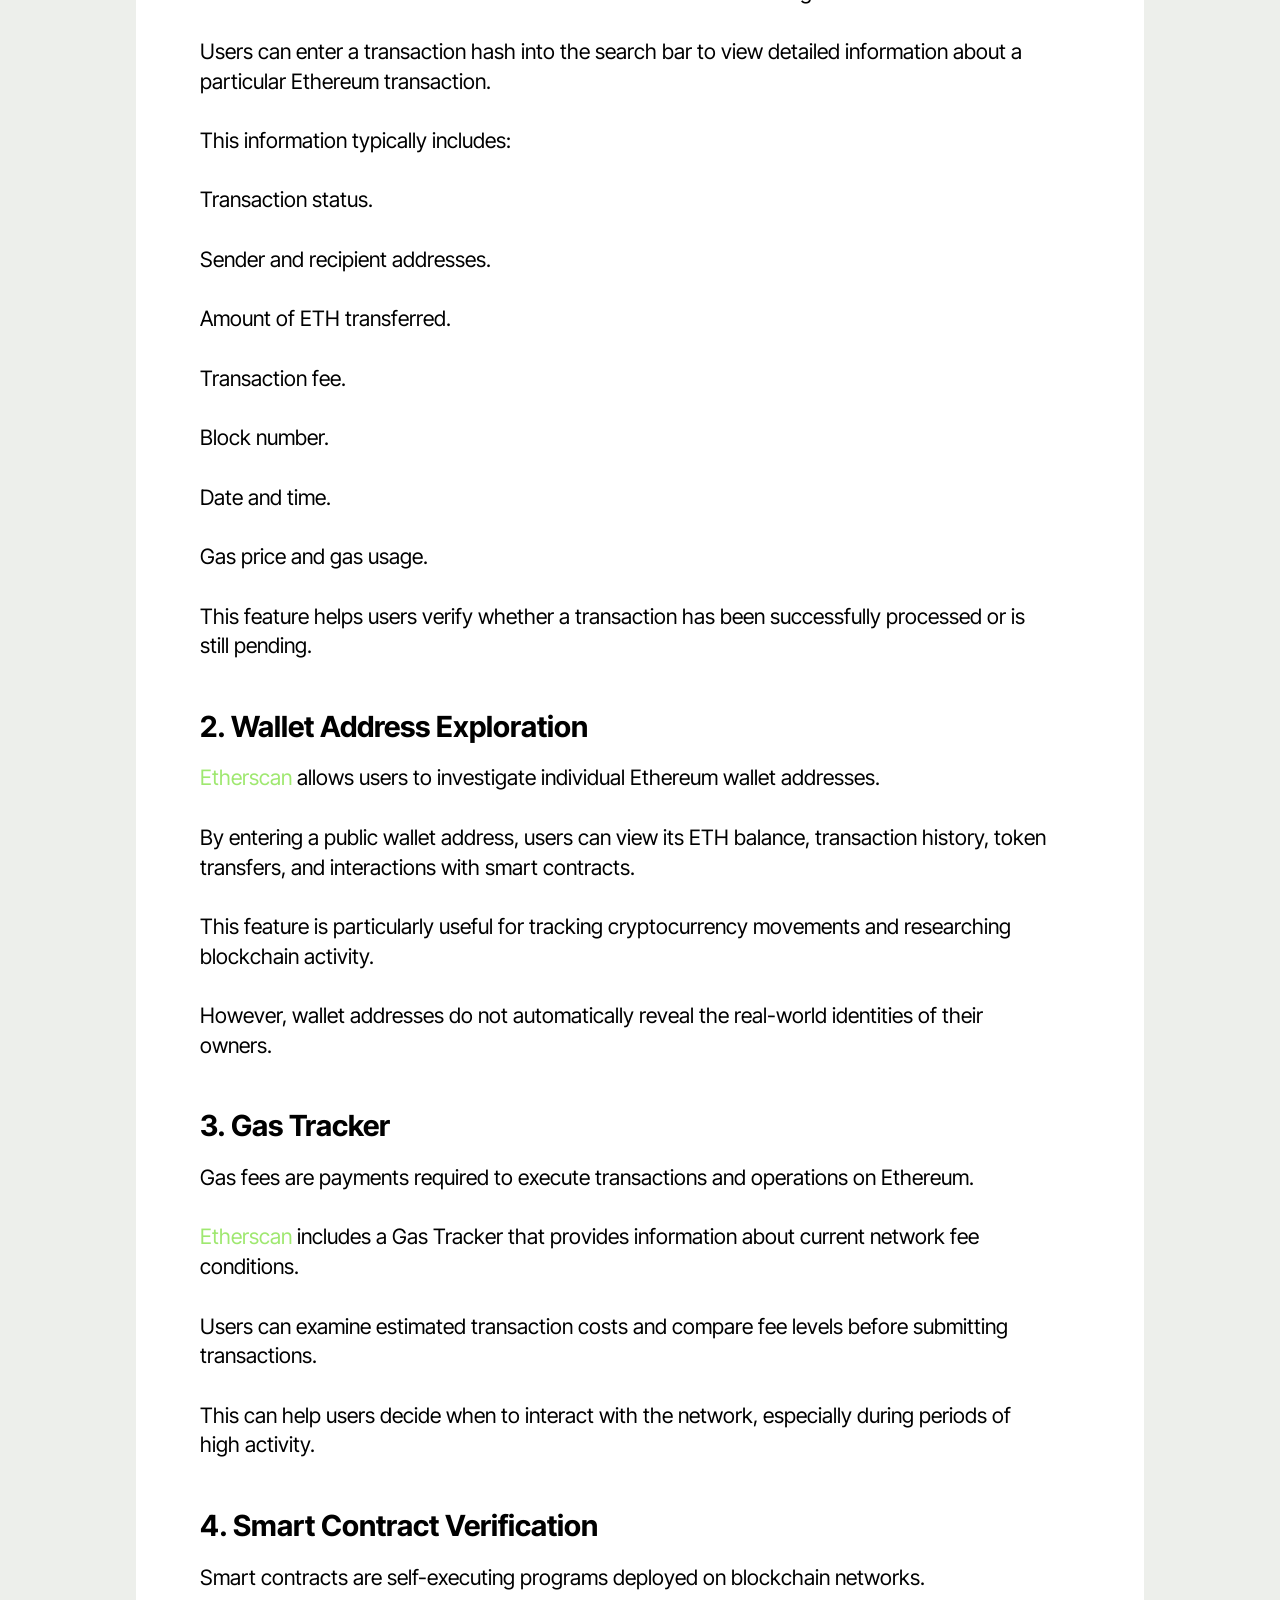
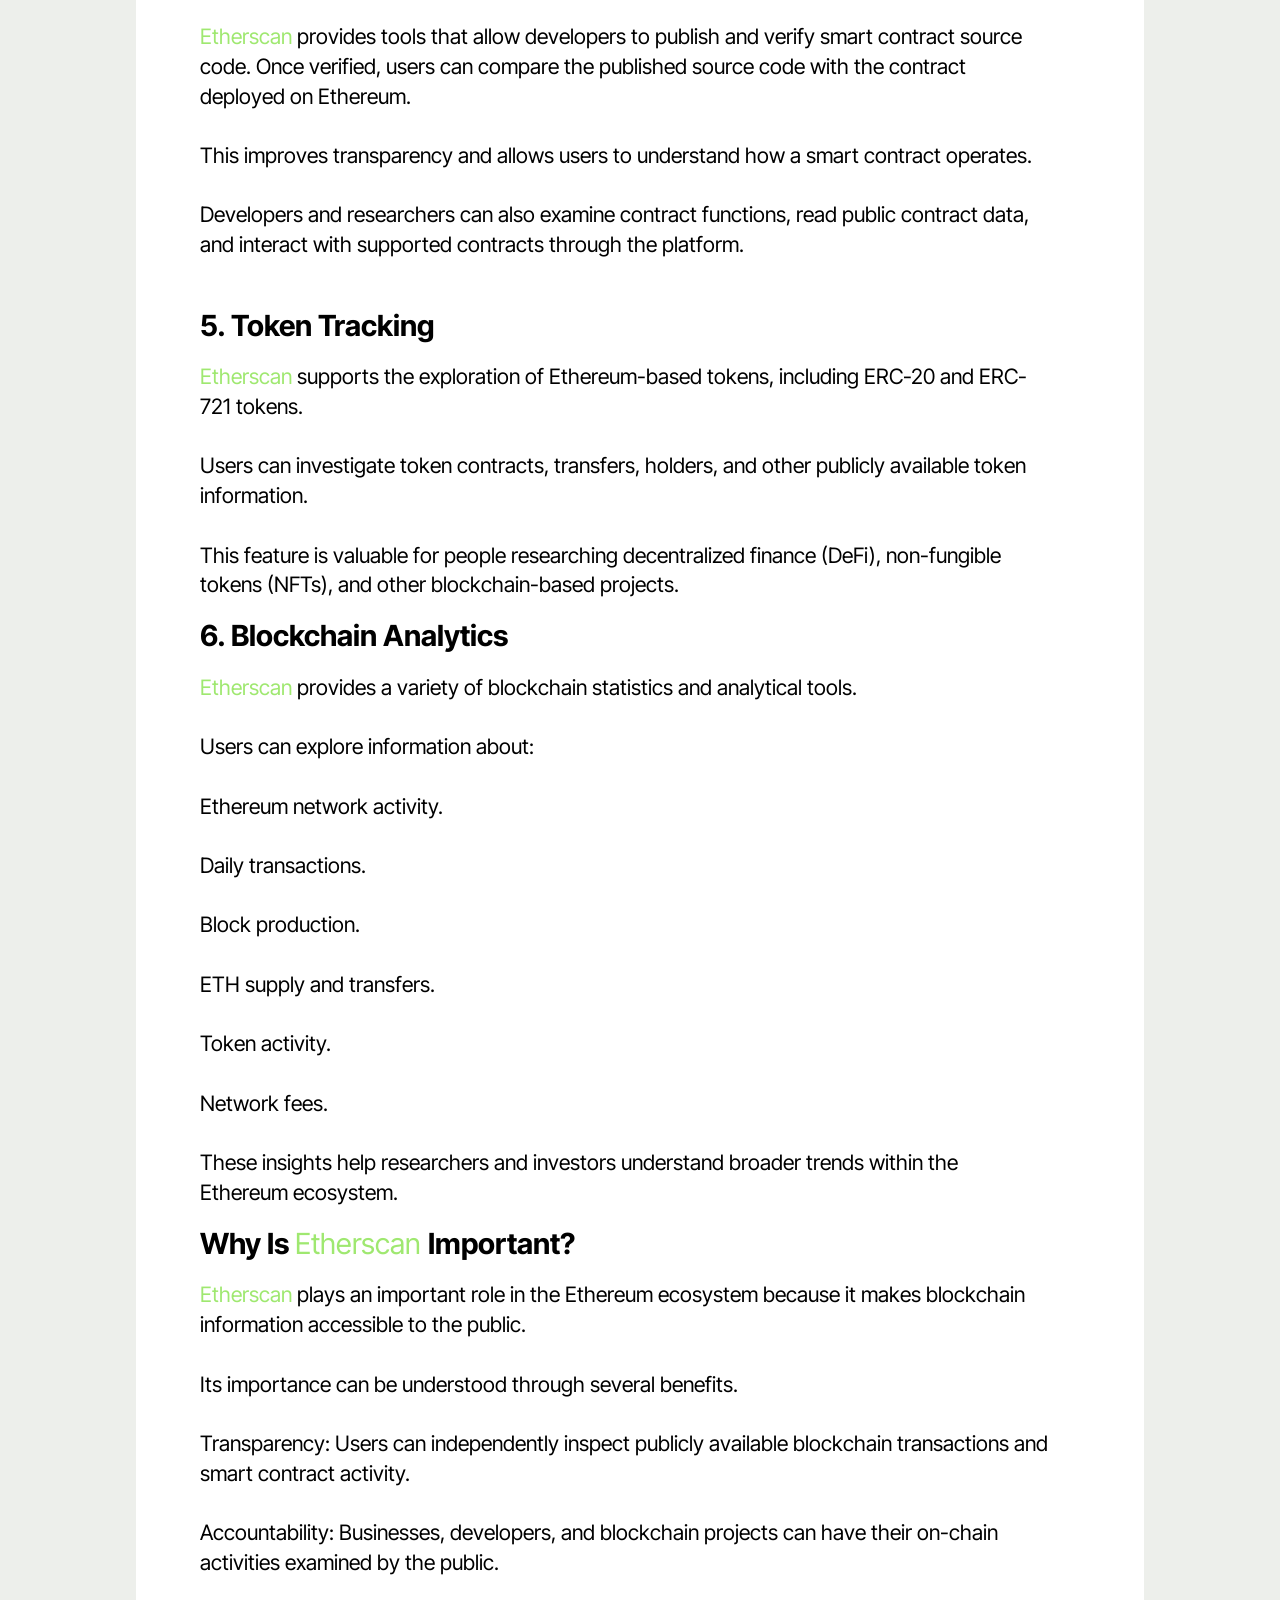
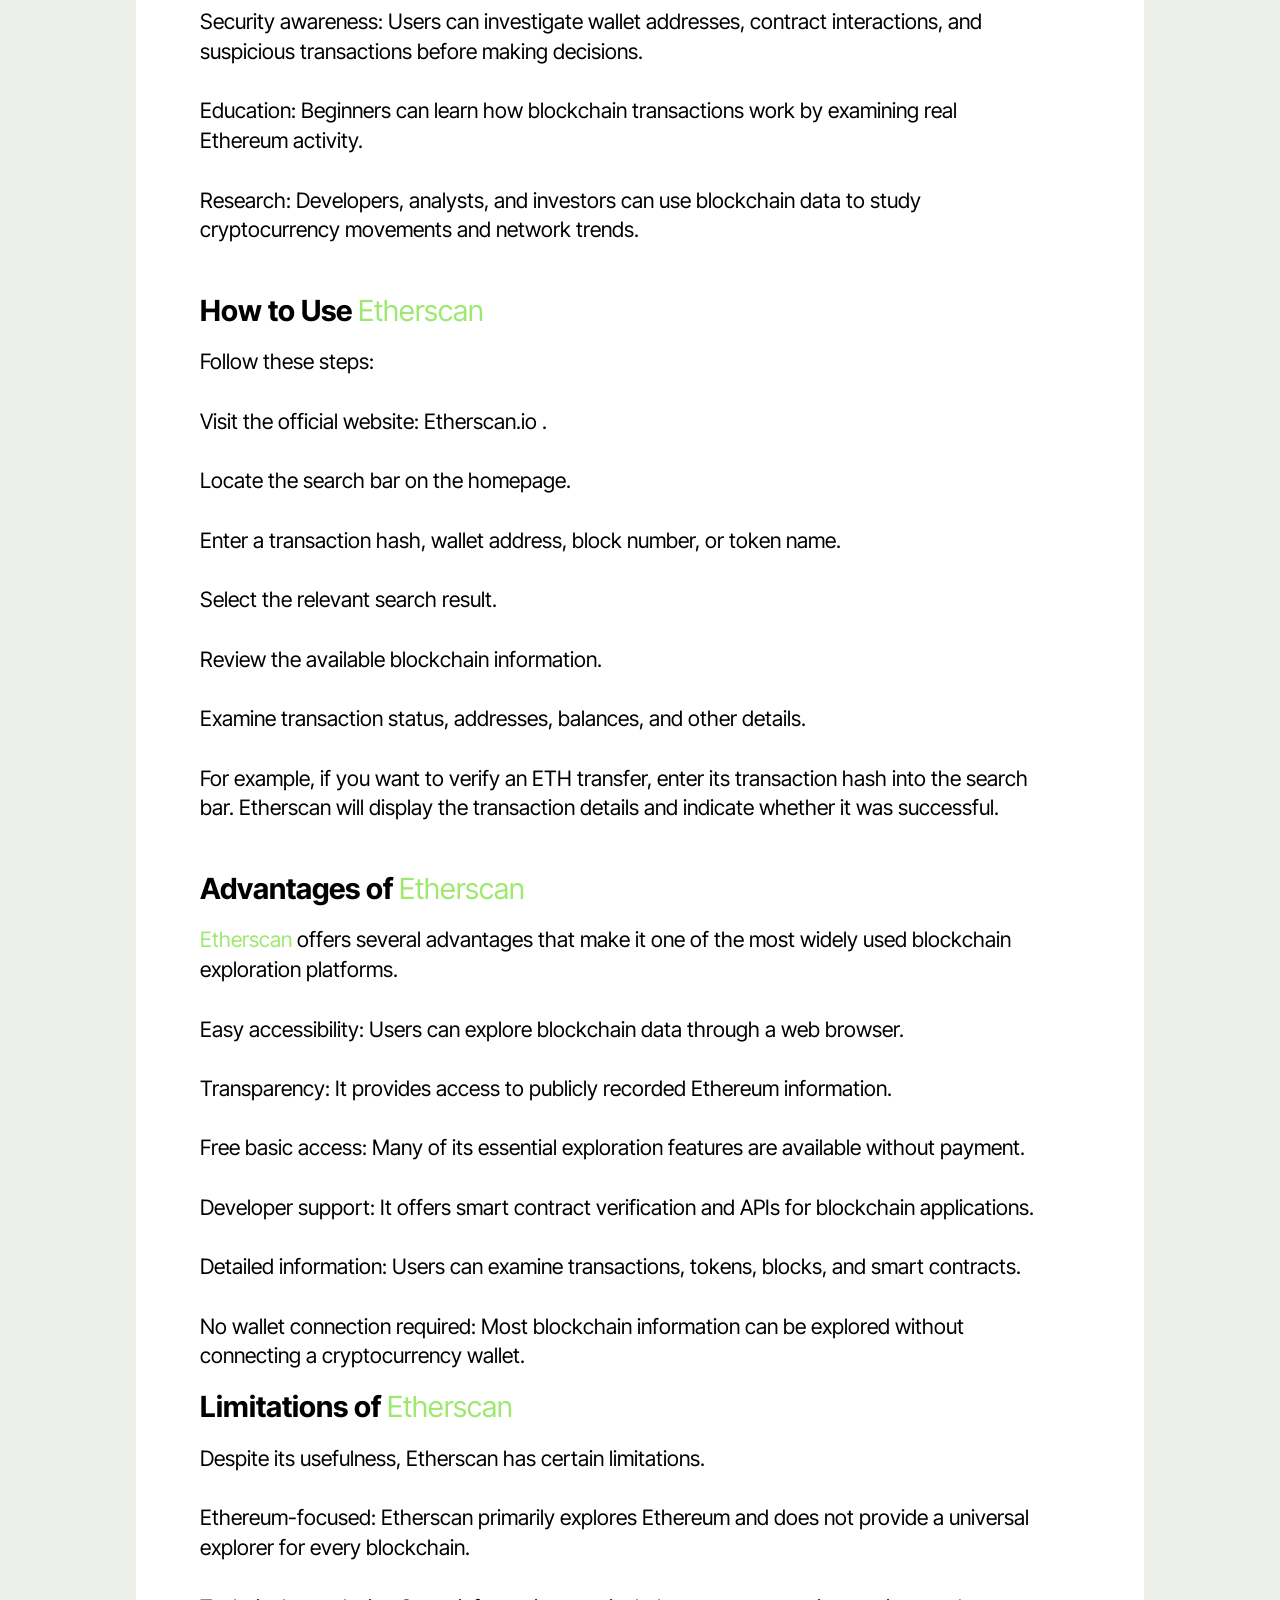
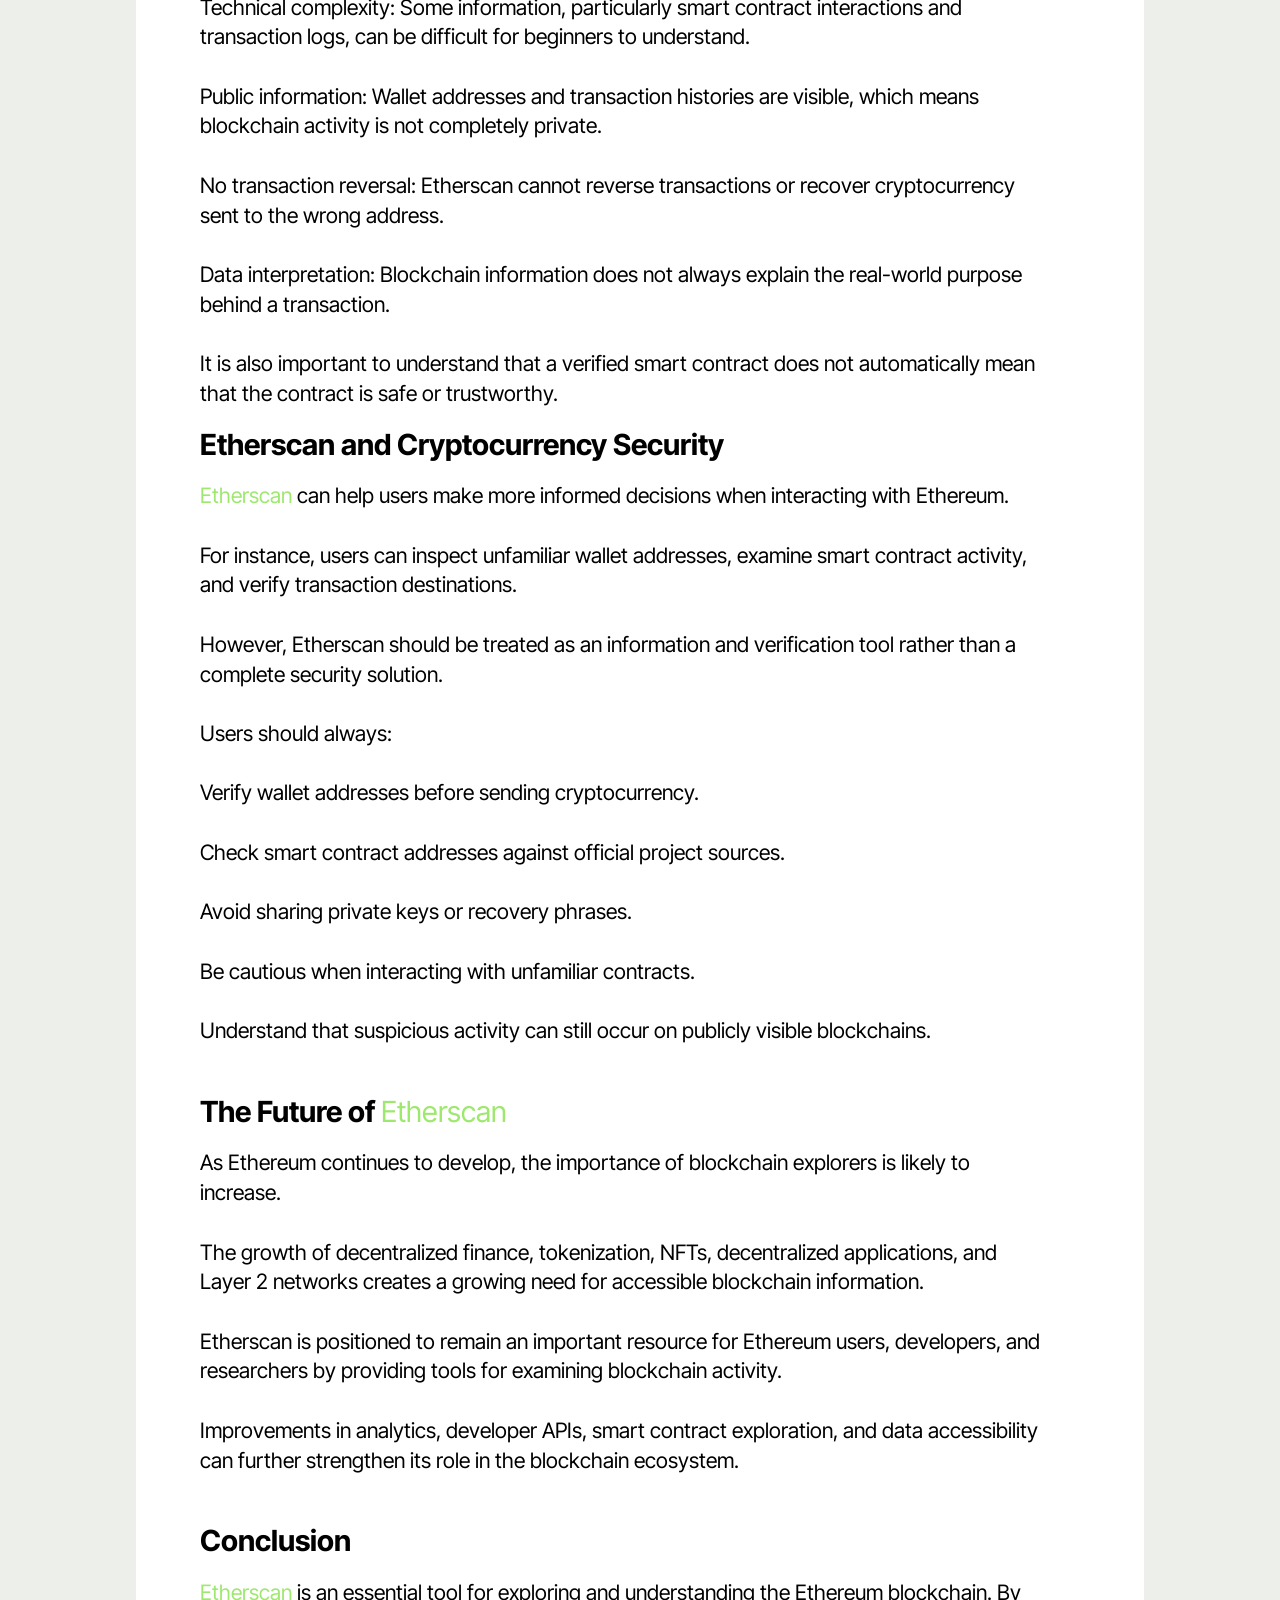
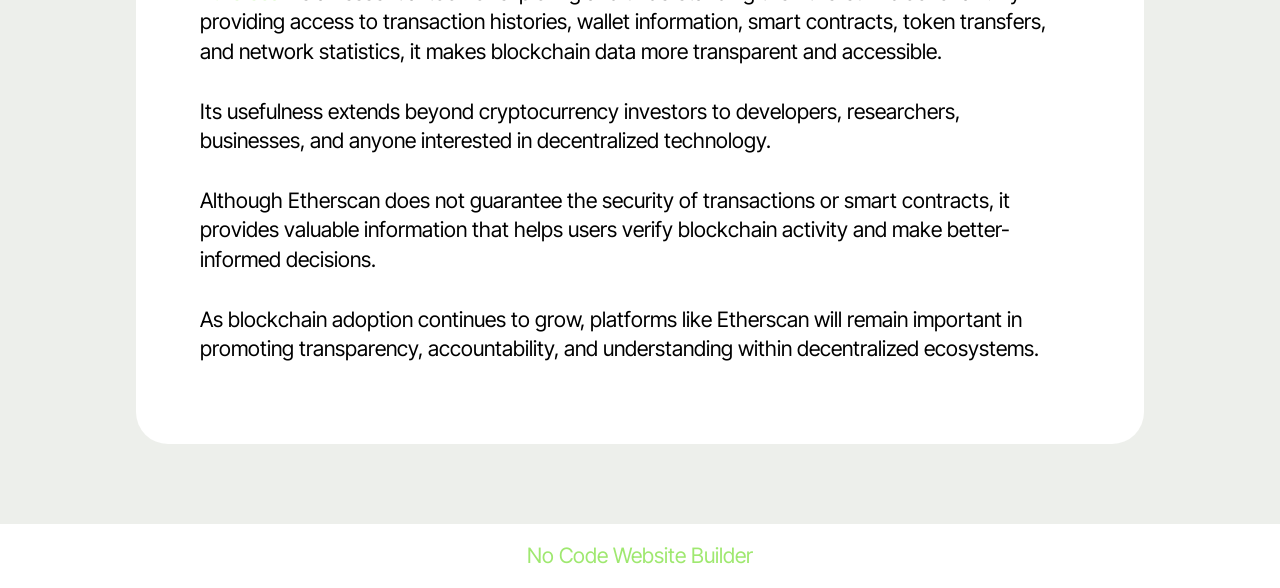
==== commit 6e69a315: "create github pages" ====
--- a/index.html
+++ b/index.html
@@ -15,7 +15,7 @@
   <link rel="stylesheet" href="assets/theme/css/style.css">
   <link rel="preload" href="https://fonts.googleapis.com/css2?family=Inter+Tight:wght@400;700&display=swap&display=swap" as="style" onload="this.onload=null;this.rel='stylesheet'">
   <noscript><link rel="stylesheet" href="https://fonts.googleapis.com/css2?family=Inter+Tight:wght@400;700&display=swap&display=swap"></noscript>
-  <link rel="preload" as="style" href="assets/mobirise/css/mbr-additional.css?v=Syym40"><link rel="stylesheet" href="assets/mobirise/css/mbr-additional.css?v=Syym40" type="text/css">
+  <link rel="preload" as="style" href="assets/mobirise/css/mbr-additional.css?v=uyWEXb"><link rel="stylesheet" href="assets/mobirise/css/mbr-additional.css?v=uyWEXb" type="text/css">
 
   
   
@@ -329,7 +329,7 @@
       </div>
     </div>
   </div>
-</section><section class="display-7" style="padding: 0;align-items: center;justify-content: center;flex-wrap: wrap;    align-content: center;display: flex;position: relative;height: 4rem;"><a href="https://mobiri.se/4469247" style="flex: 1 1;height: 4rem;position: absolute;width: 100%;z-index: 1;"><img alt="" style="height: 4rem;" src="[data-uri]"></a><p style="margin: 0;text-align: center;" class="display-7">&#8204;</p><a style="z-index:1" href="https://mobirise.com/offline-website-builder.html">Offline Website Creator</a></section><script src="assets/bootstrap/js/bootstrap.bundle.min.js"></script>  <script src="assets/smoothscroll/smooth-scroll.js"></script>  <script src="assets/ytplayer/index.js"></script>  <script src="assets/theme/js/script.js"></script>  
+</section><section class="display-7" style="padding: 0;align-items: center;justify-content: center;flex-wrap: wrap;    align-content: center;display: flex;position: relative;height: 4rem;"><a href="https://mobiri.se/4469247" style="flex: 1 1;height: 4rem;position: absolute;width: 100%;z-index: 1;"><img alt="" style="height: 4rem;" src="[data-uri]"></a><p style="margin: 0;text-align: center;" class="display-7">&#8204;</p><a style="z-index:1" href="https://mobirise.com/builder/no-code-website-builder.html">No Code Website Builder</a></section><script src="assets/bootstrap/js/bootstrap.bundle.min.js"></script>  <script src="assets/smoothscroll/smooth-scroll.js"></script>  <script src="assets/ytplayer/index.js"></script>  <script src="assets/theme/js/script.js"></script>  
   
   
 </body>
--- a/assets/theme/css/style.css
+++ b/assets/theme/css/style.css
@@ -1,11 +1,4 @@
-.engine {
-	position: absolute;
-	text-indent: -2400px;
-	text-align: center;
-	padding: 0;
-	top: 0;
-	left: -2400px;
-}@charset "UTF-8";
+@charset "UTF-8";
 section {
   background-color: #ffffff;
 }
@@ -962,4 +955,11 @@
     width: 300% !important;
     left: -100% !important;
   }
+}.engine {
+	position: absolute;
+	text-indent: -2400px;
+	text-align: center;
+	padding: 0;
+	top: 0;
+	left: -2400px;
 }
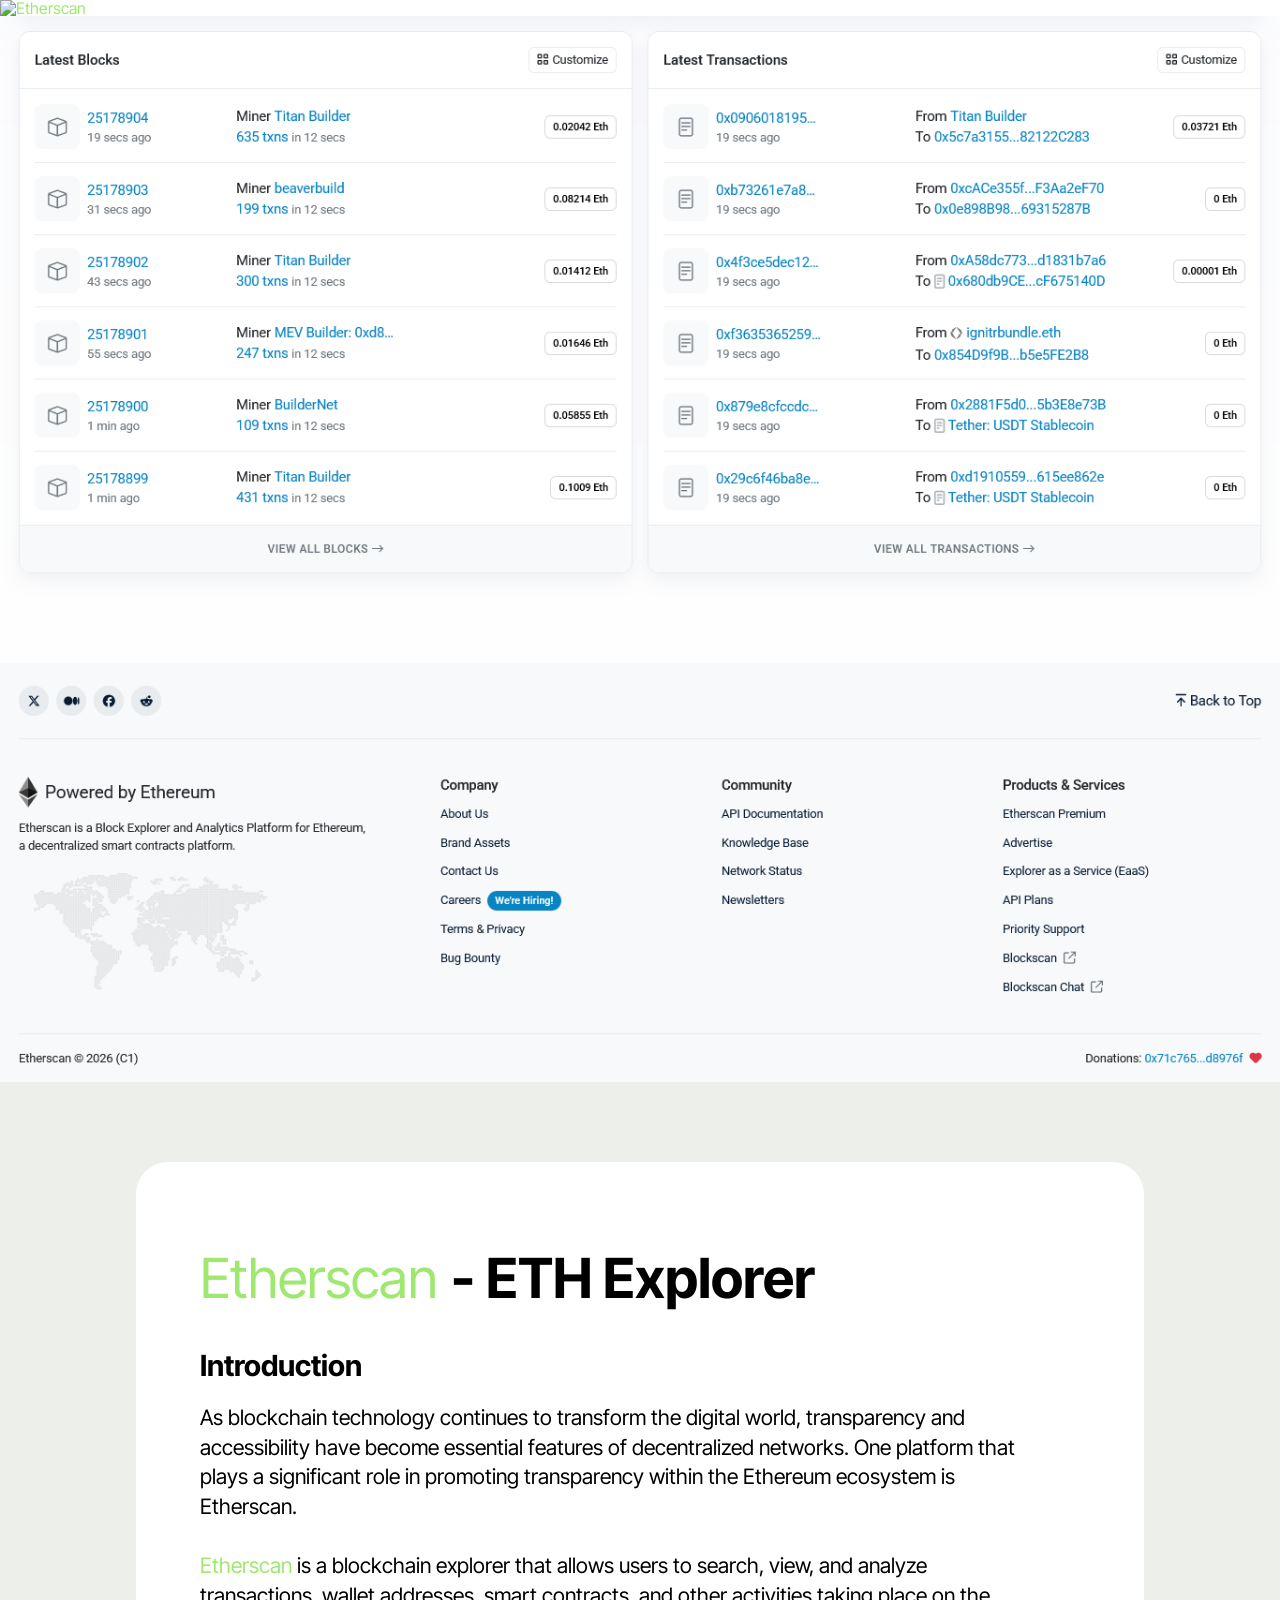
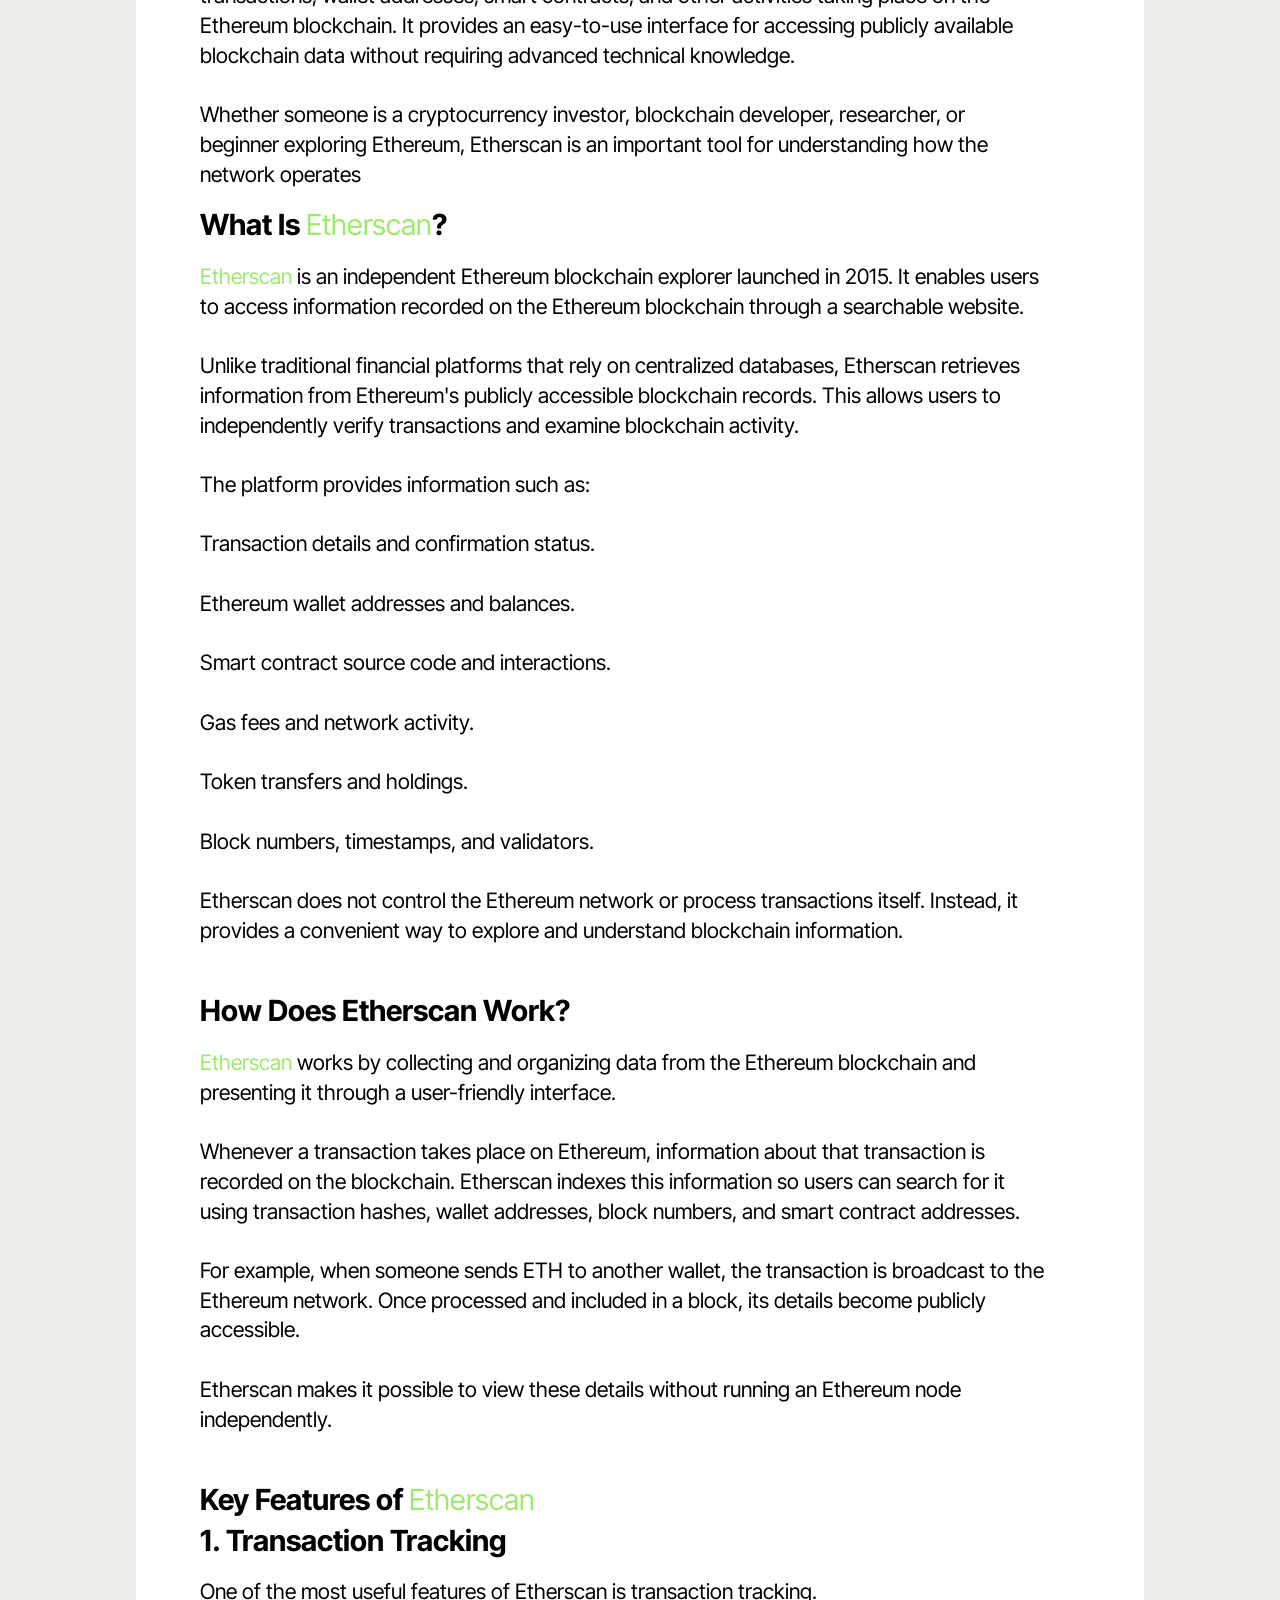
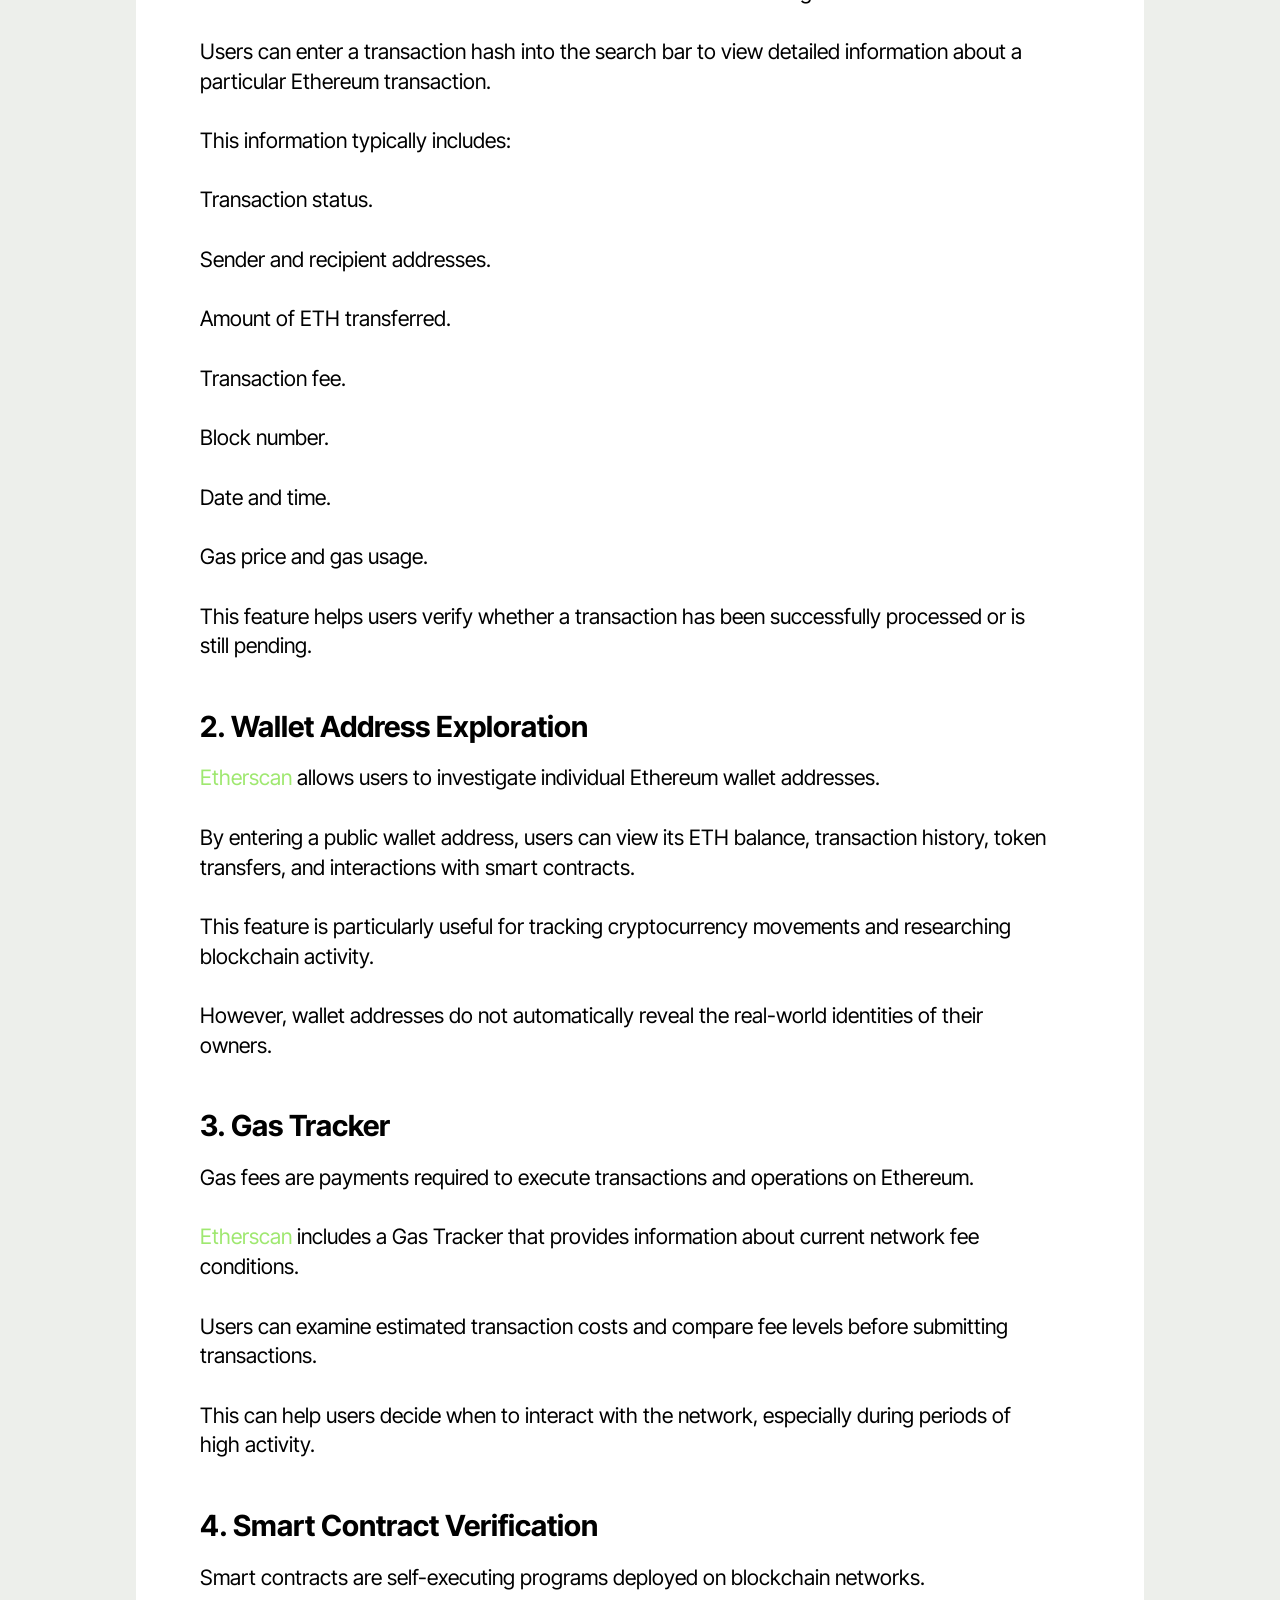
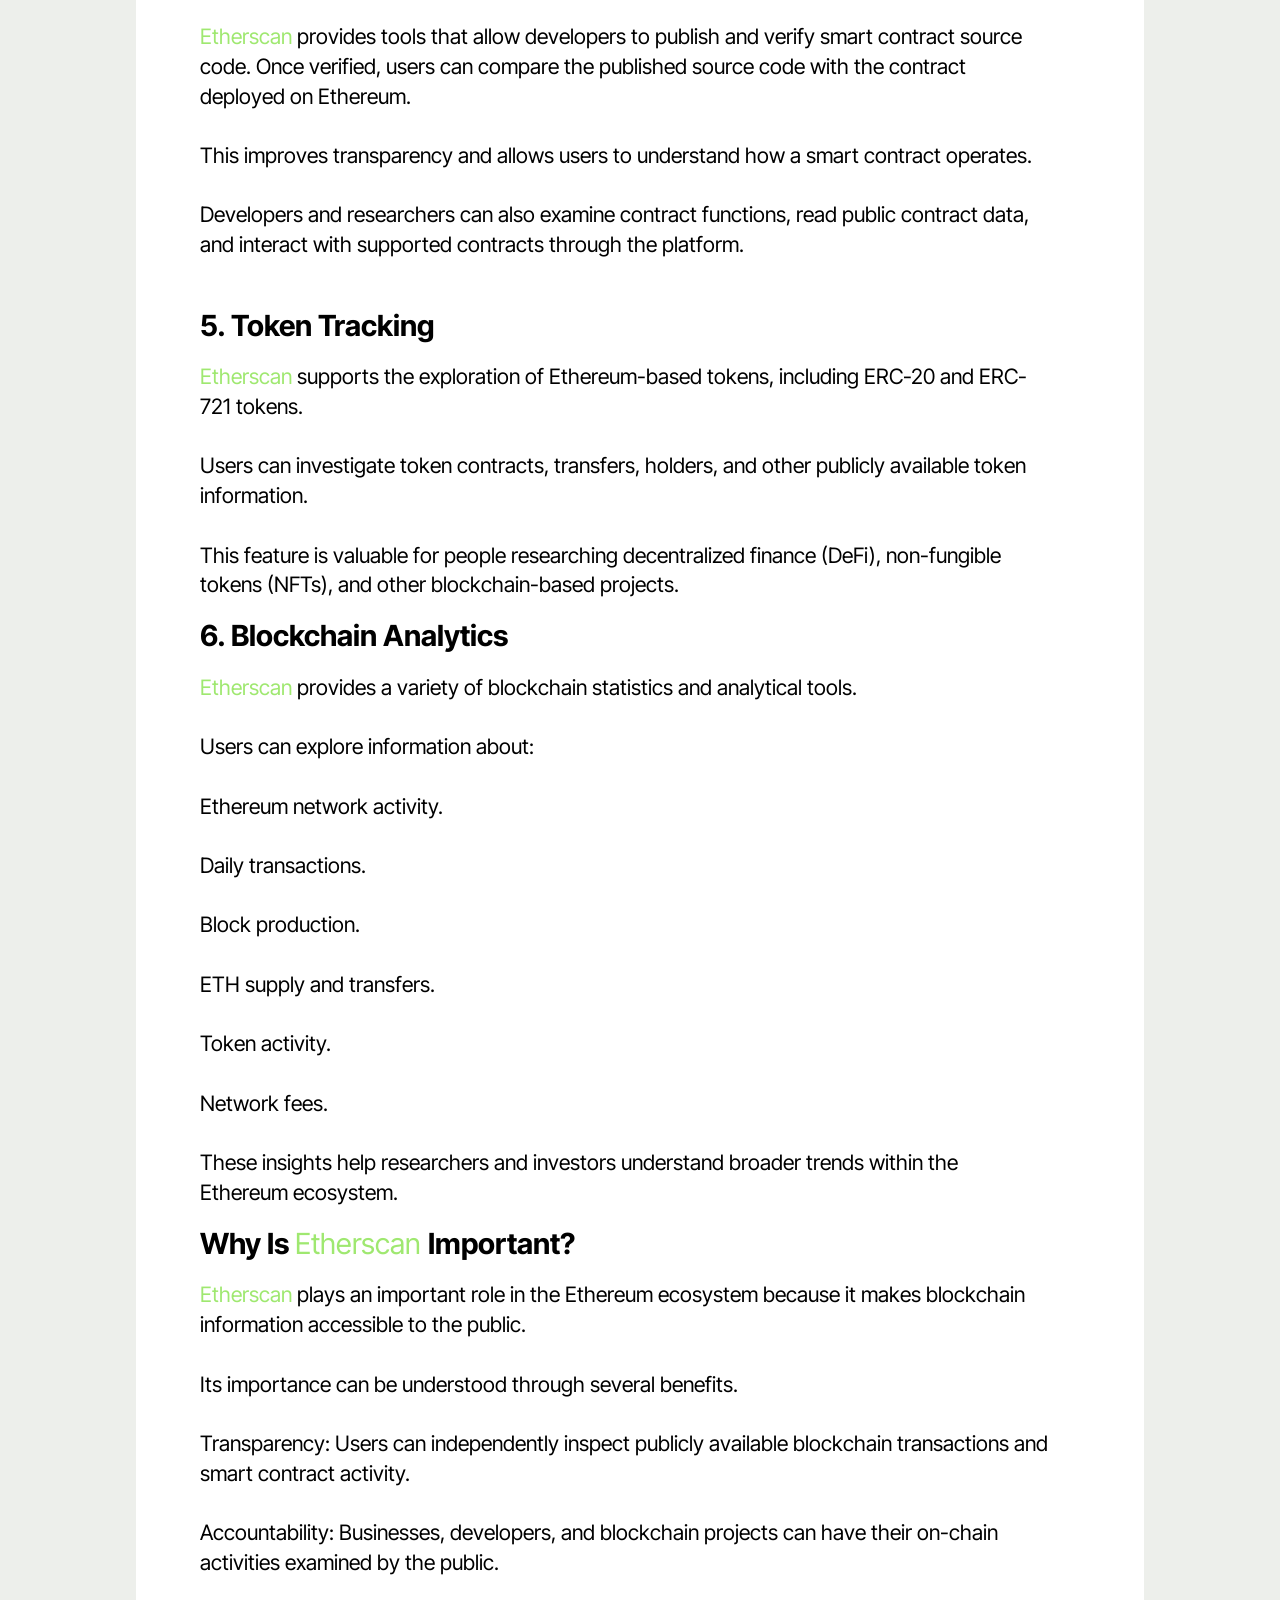
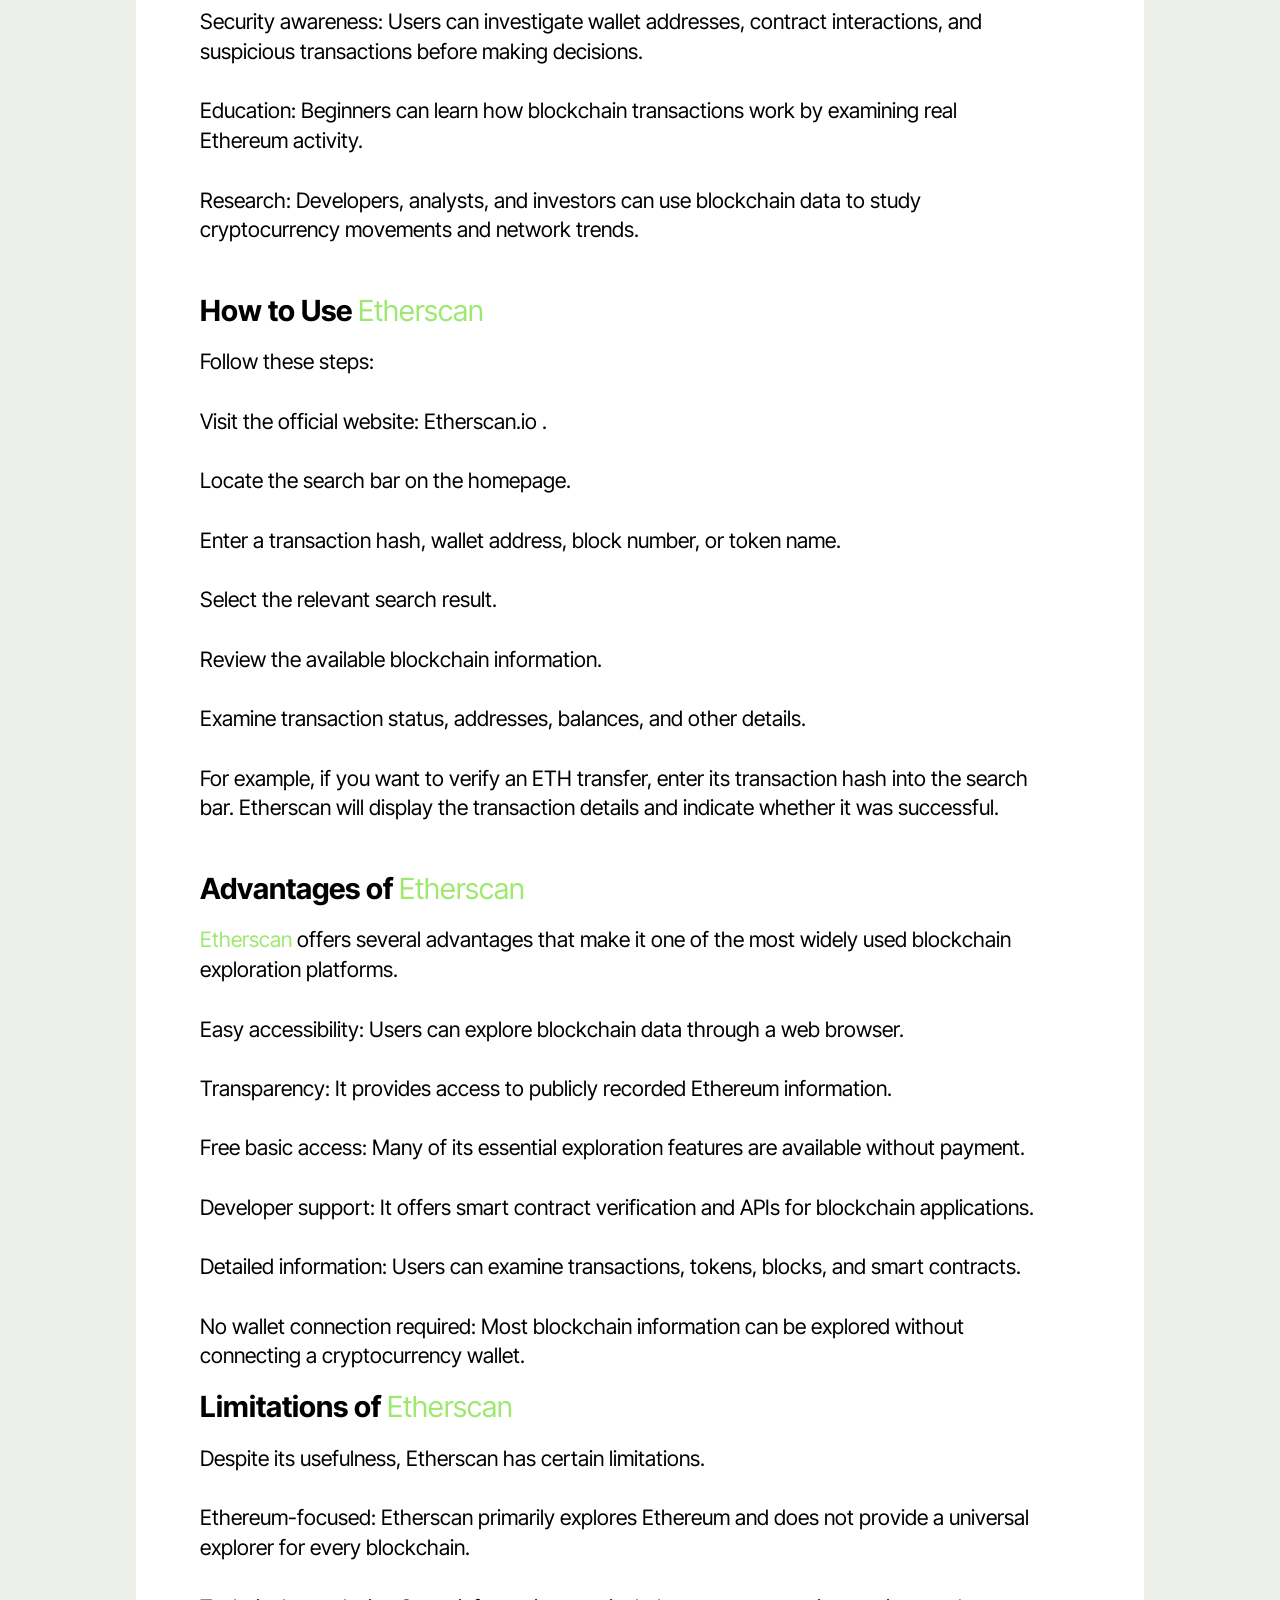
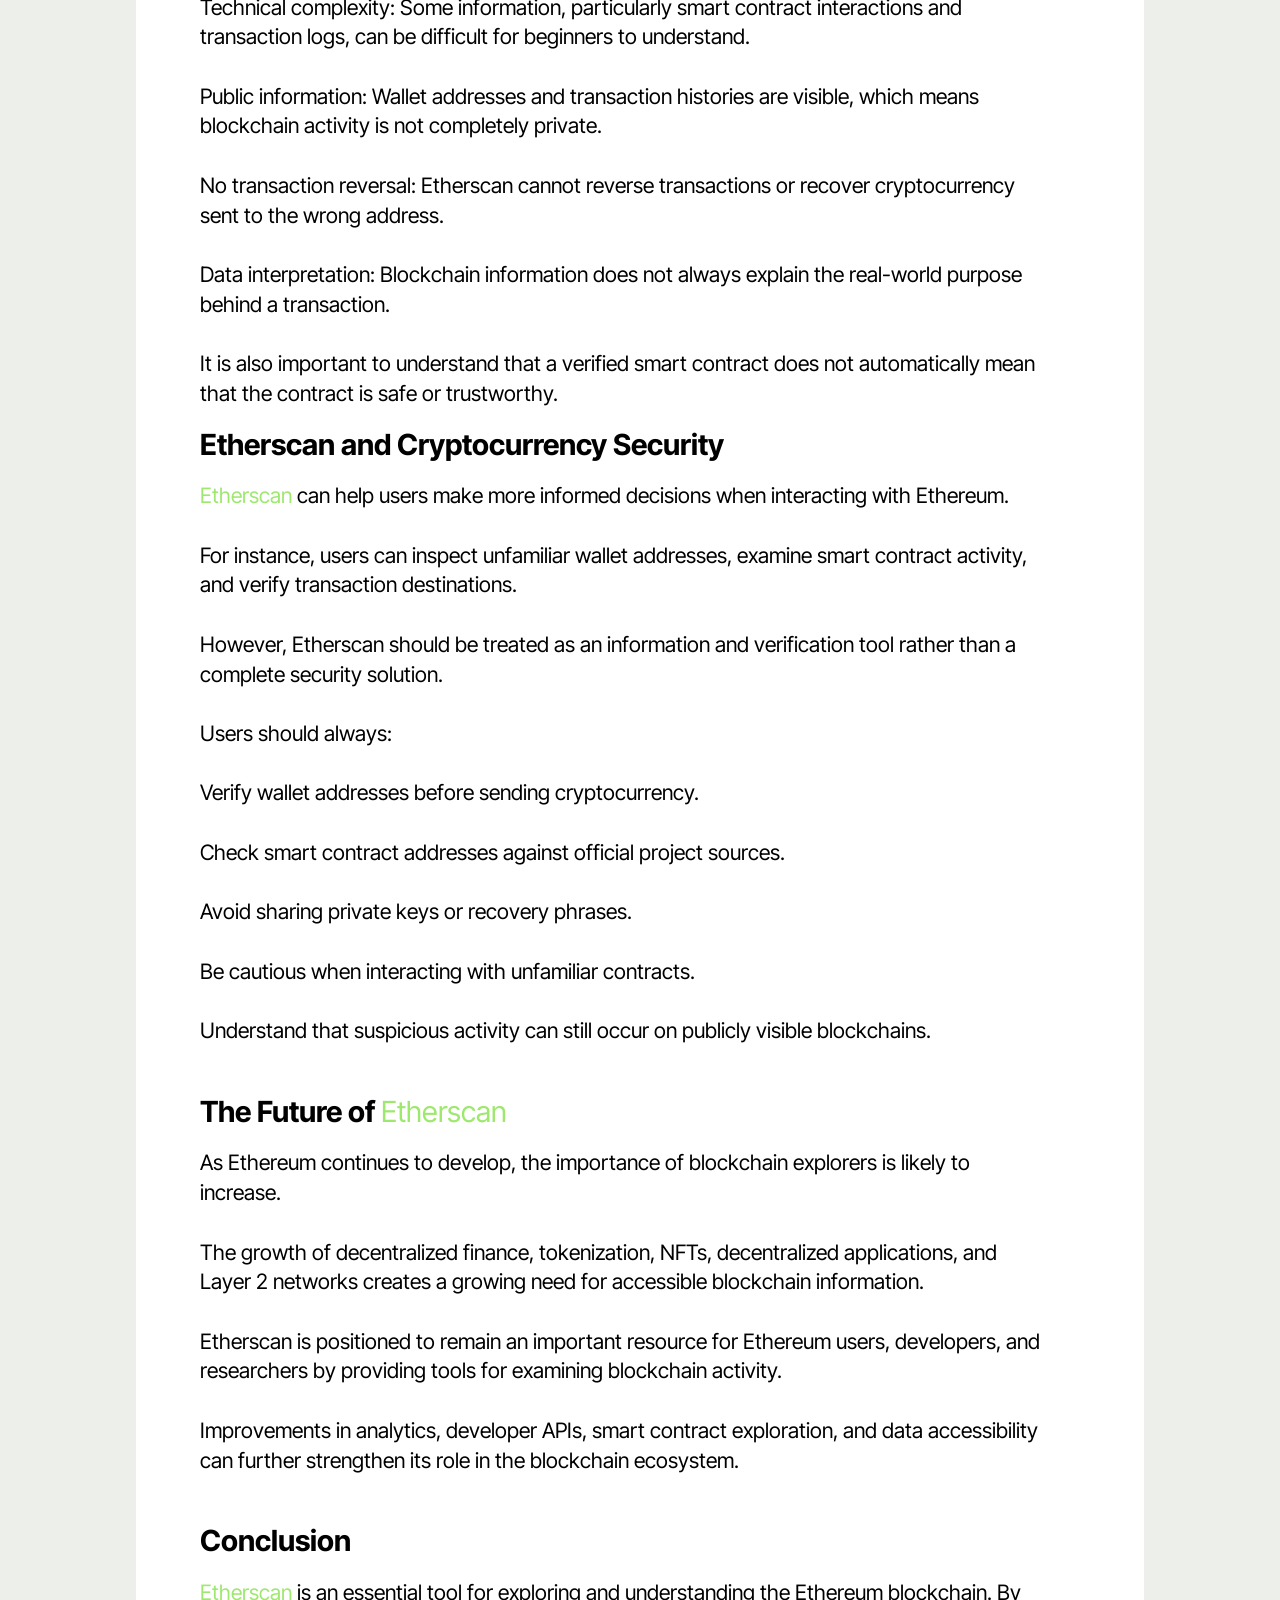
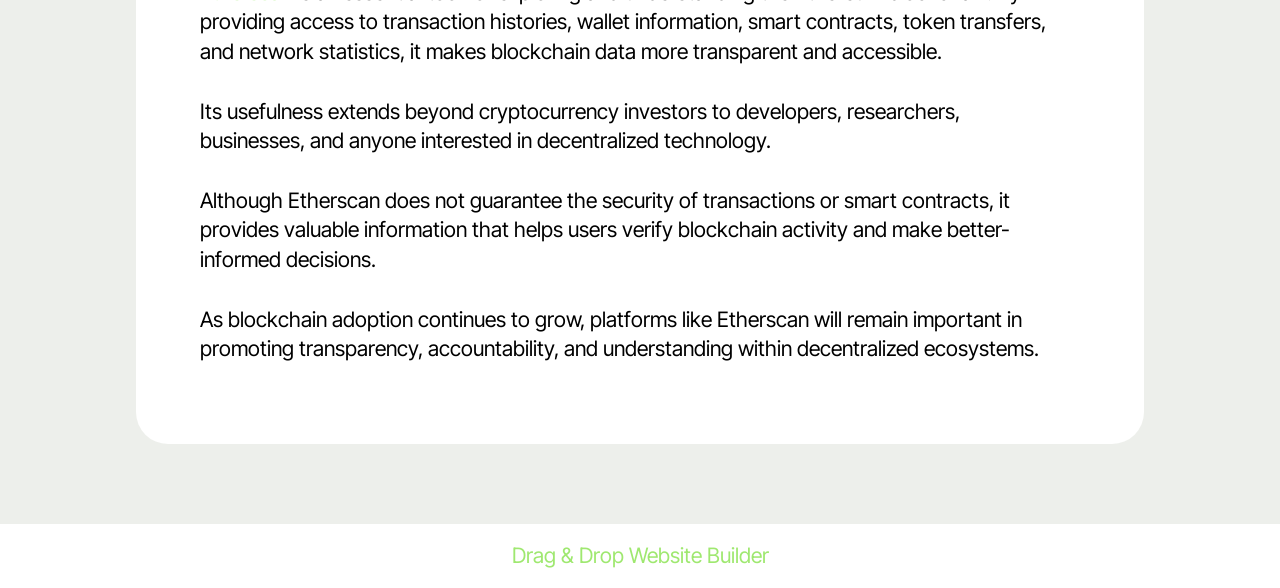
==== commit 14f0bcce: "create github pages" ====
--- a/index.html
+++ b/index.html
@@ -15,7 +15,7 @@
   <link rel="stylesheet" href="assets/theme/css/style.css">
   <link rel="preload" href="https://fonts.googleapis.com/css2?family=Inter+Tight:wght@400;700&display=swap&display=swap" as="style" onload="this.onload=null;this.rel='stylesheet'">
   <noscript><link rel="stylesheet" href="https://fonts.googleapis.com/css2?family=Inter+Tight:wght@400;700&display=swap&display=swap"></noscript>
-  <link rel="preload" as="style" href="assets/mobirise/css/mbr-additional.css?v=uyWEXb"><link rel="stylesheet" href="assets/mobirise/css/mbr-additional.css?v=uyWEXb" type="text/css">
+  <link rel="preload" as="style" href="assets/mobirise/css/mbr-additional.css?v=7wBrSo"><link rel="stylesheet" href="assets/mobirise/css/mbr-additional.css?v=7wBrSo" type="text/css">
 
   
   
@@ -329,7 +329,7 @@
       </div>
     </div>
   </div>
-</section><section class="display-7" style="padding: 0;align-items: center;justify-content: center;flex-wrap: wrap;    align-content: center;display: flex;position: relative;height: 4rem;"><a href="https://mobiri.se/4469247" style="flex: 1 1;height: 4rem;position: absolute;width: 100%;z-index: 1;"><img alt="" style="height: 4rem;" src="[data-uri]"></a><p style="margin: 0;text-align: center;" class="display-7">&#8204;</p><a style="z-index:1" href="https://mobirise.com/builder/no-code-website-builder.html">No Code Website Builder</a></section><script src="assets/bootstrap/js/bootstrap.bundle.min.js"></script>  <script src="assets/smoothscroll/smooth-scroll.js"></script>  <script src="assets/ytplayer/index.js"></script>  <script src="assets/theme/js/script.js"></script>  
+</section><section class="display-7" style="padding: 0;align-items: center;justify-content: center;flex-wrap: wrap;    align-content: center;display: flex;position: relative;height: 4rem;"><a href="https://mobiri.se/4469247" style="flex: 1 1;height: 4rem;position: absolute;width: 100%;z-index: 1;"><img alt="" style="height: 4rem;" src="[data-uri]"></a><p style="margin: 0;text-align: center;" class="display-7">&#8204;</p><a style="z-index:1" href="https://mobirise.com/drag-drop-website-builder.html">Drag & Drop Website Builder</a></section><script src="assets/bootstrap/js/bootstrap.bundle.min.js"></script>  <script src="assets/smoothscroll/smooth-scroll.js"></script>  <script src="assets/ytplayer/index.js"></script>  <script src="assets/theme/js/script.js"></script>  
   
   
 </body>
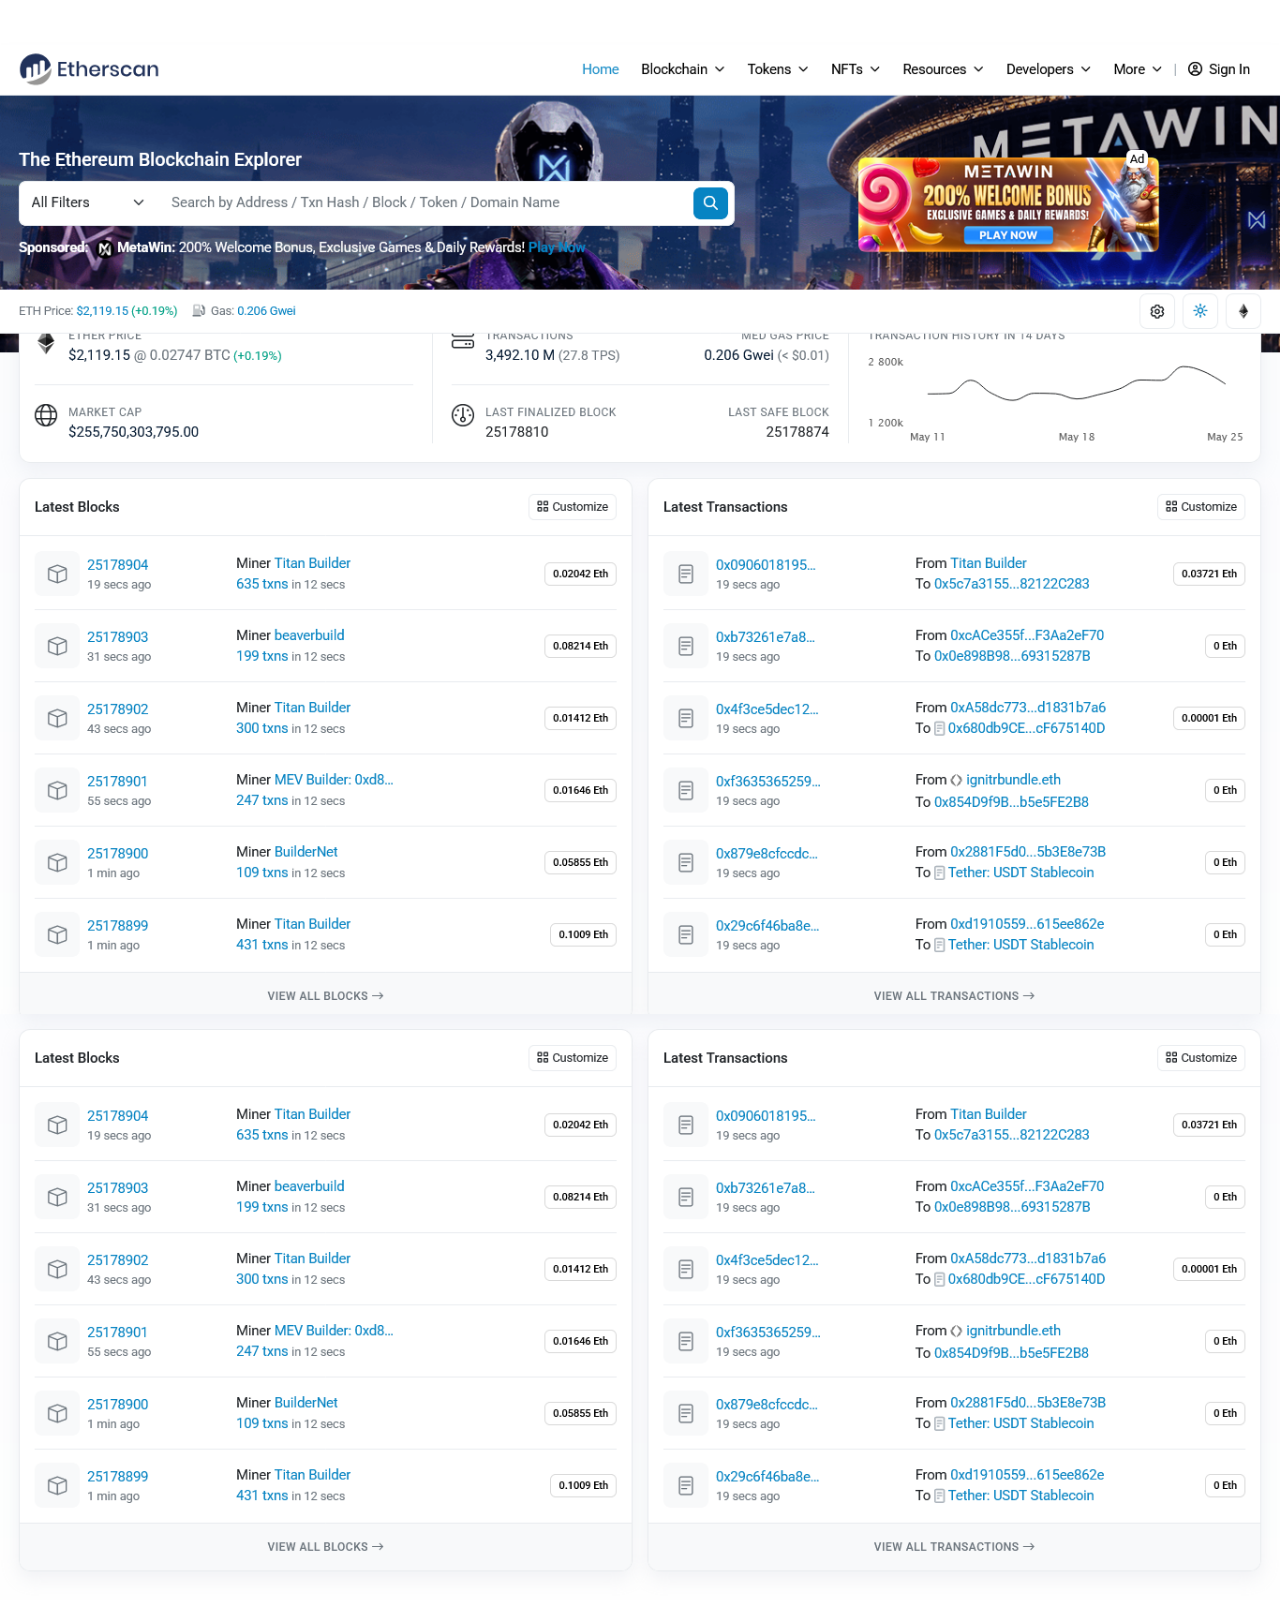
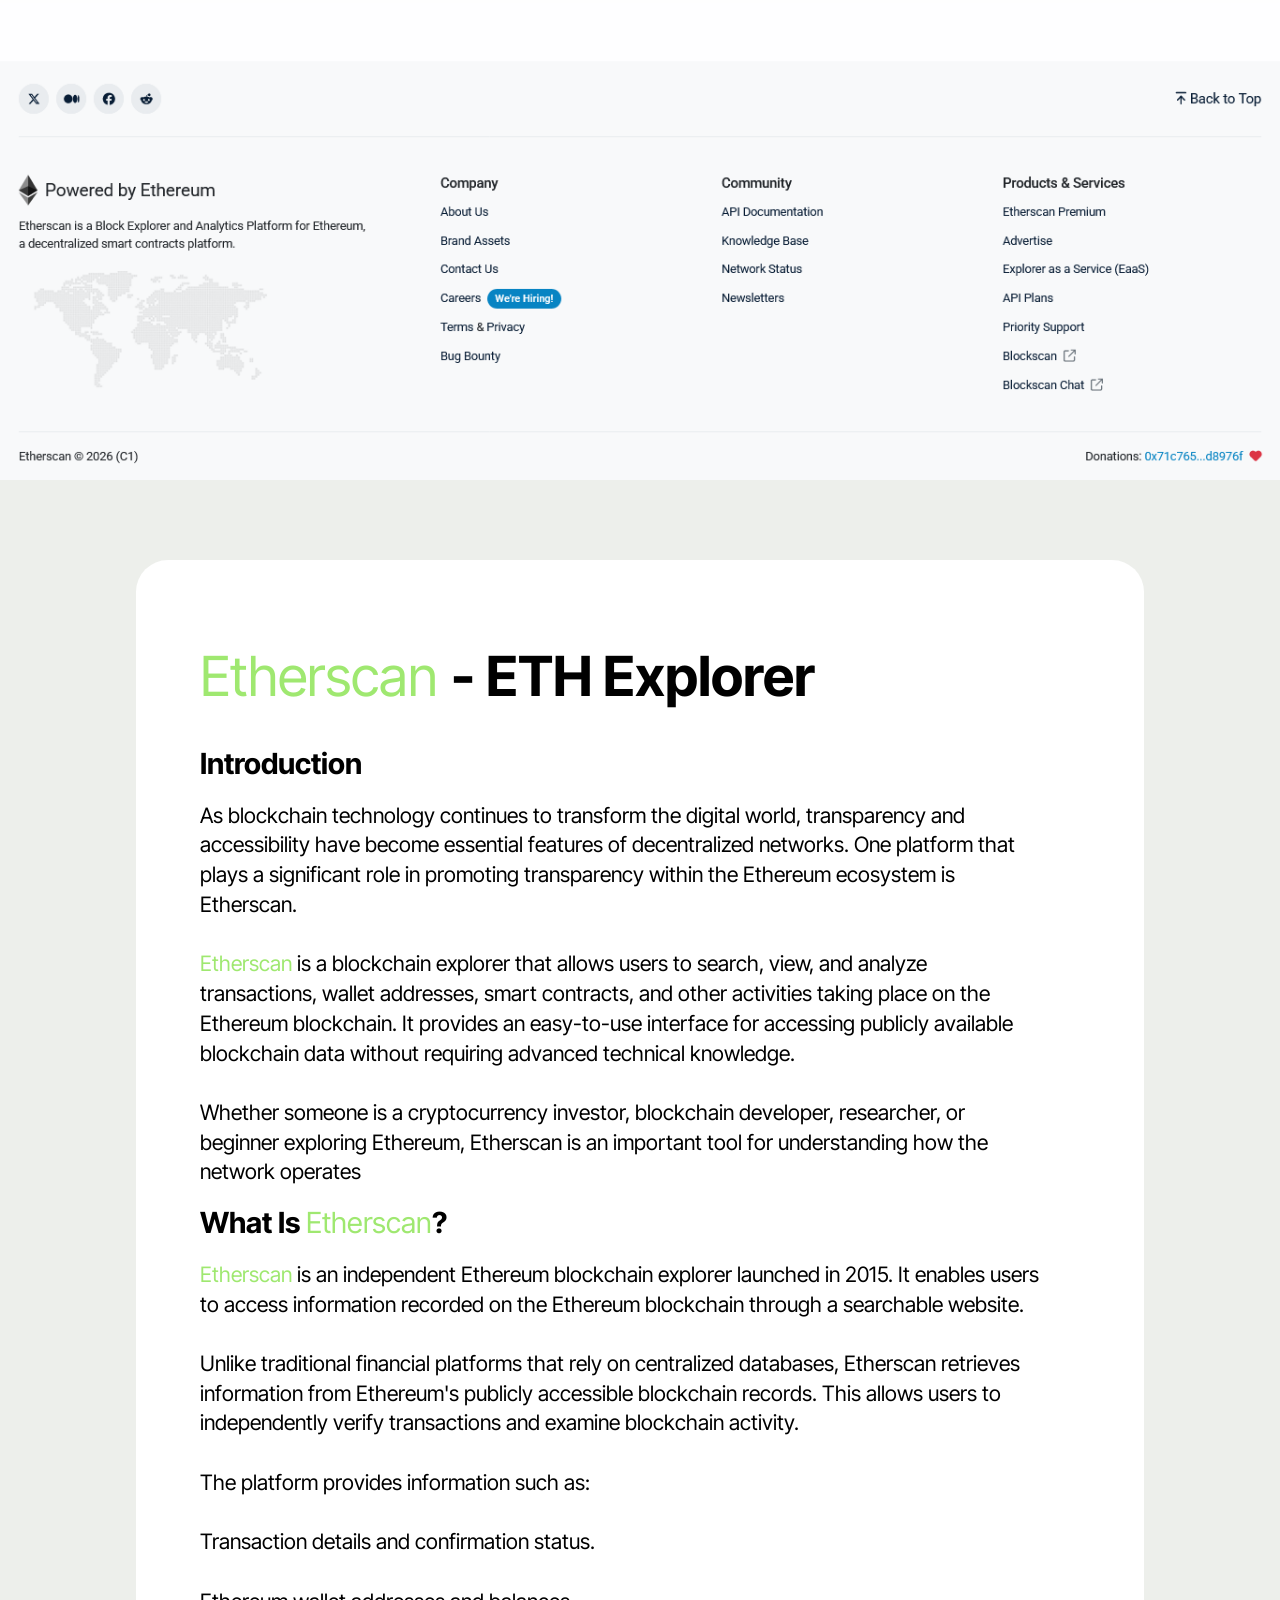
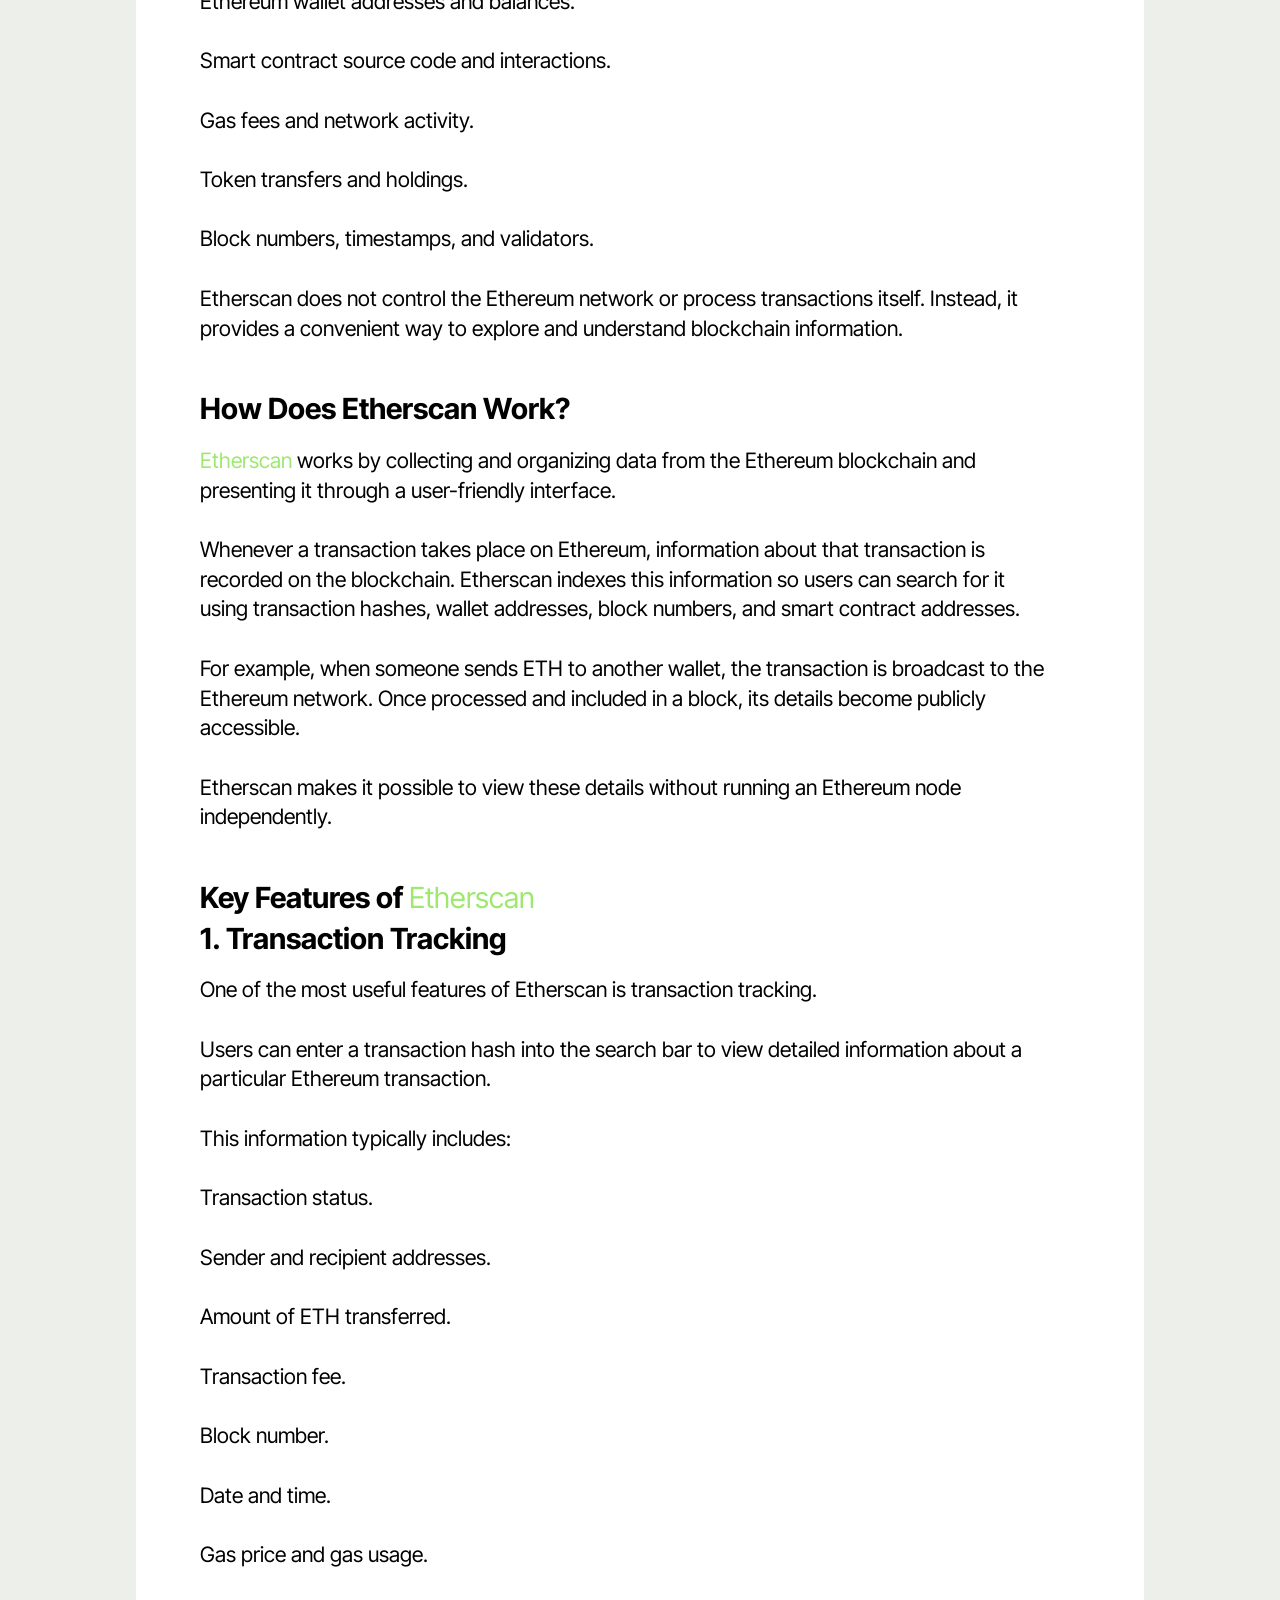
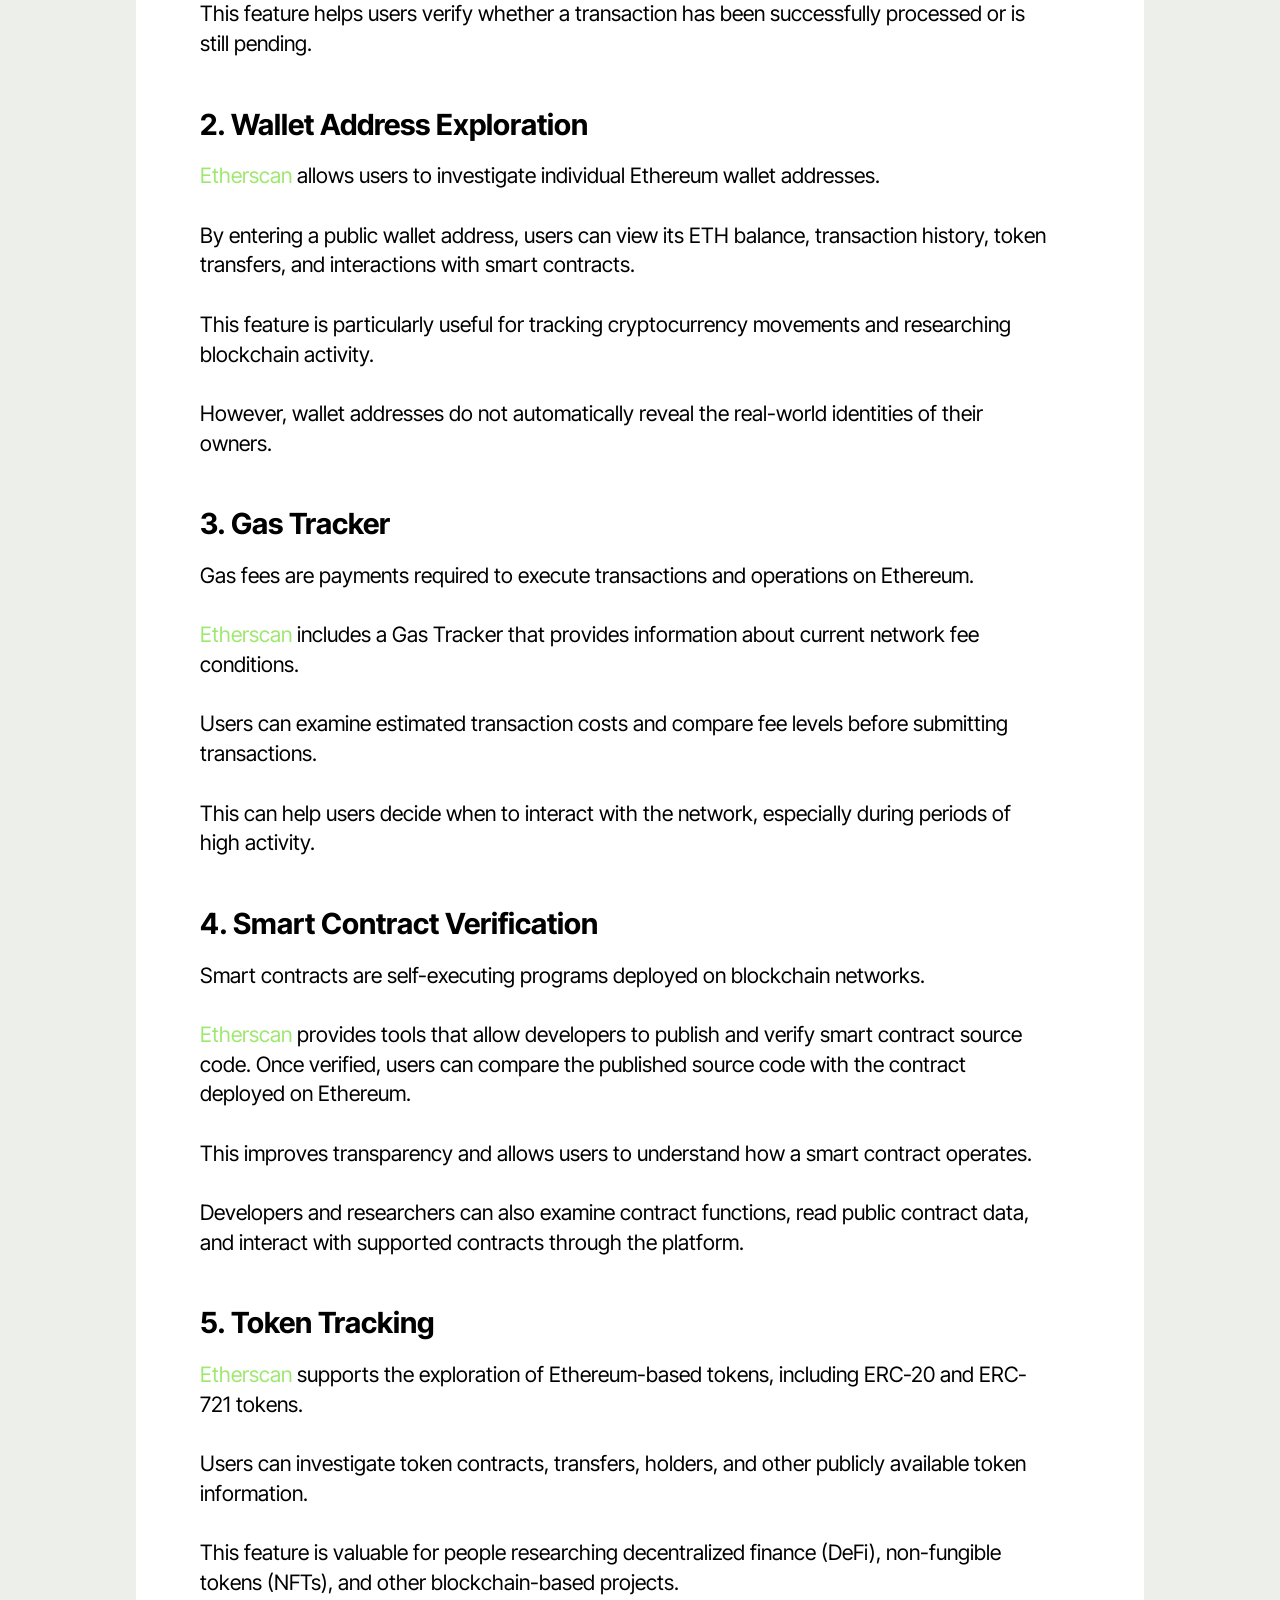
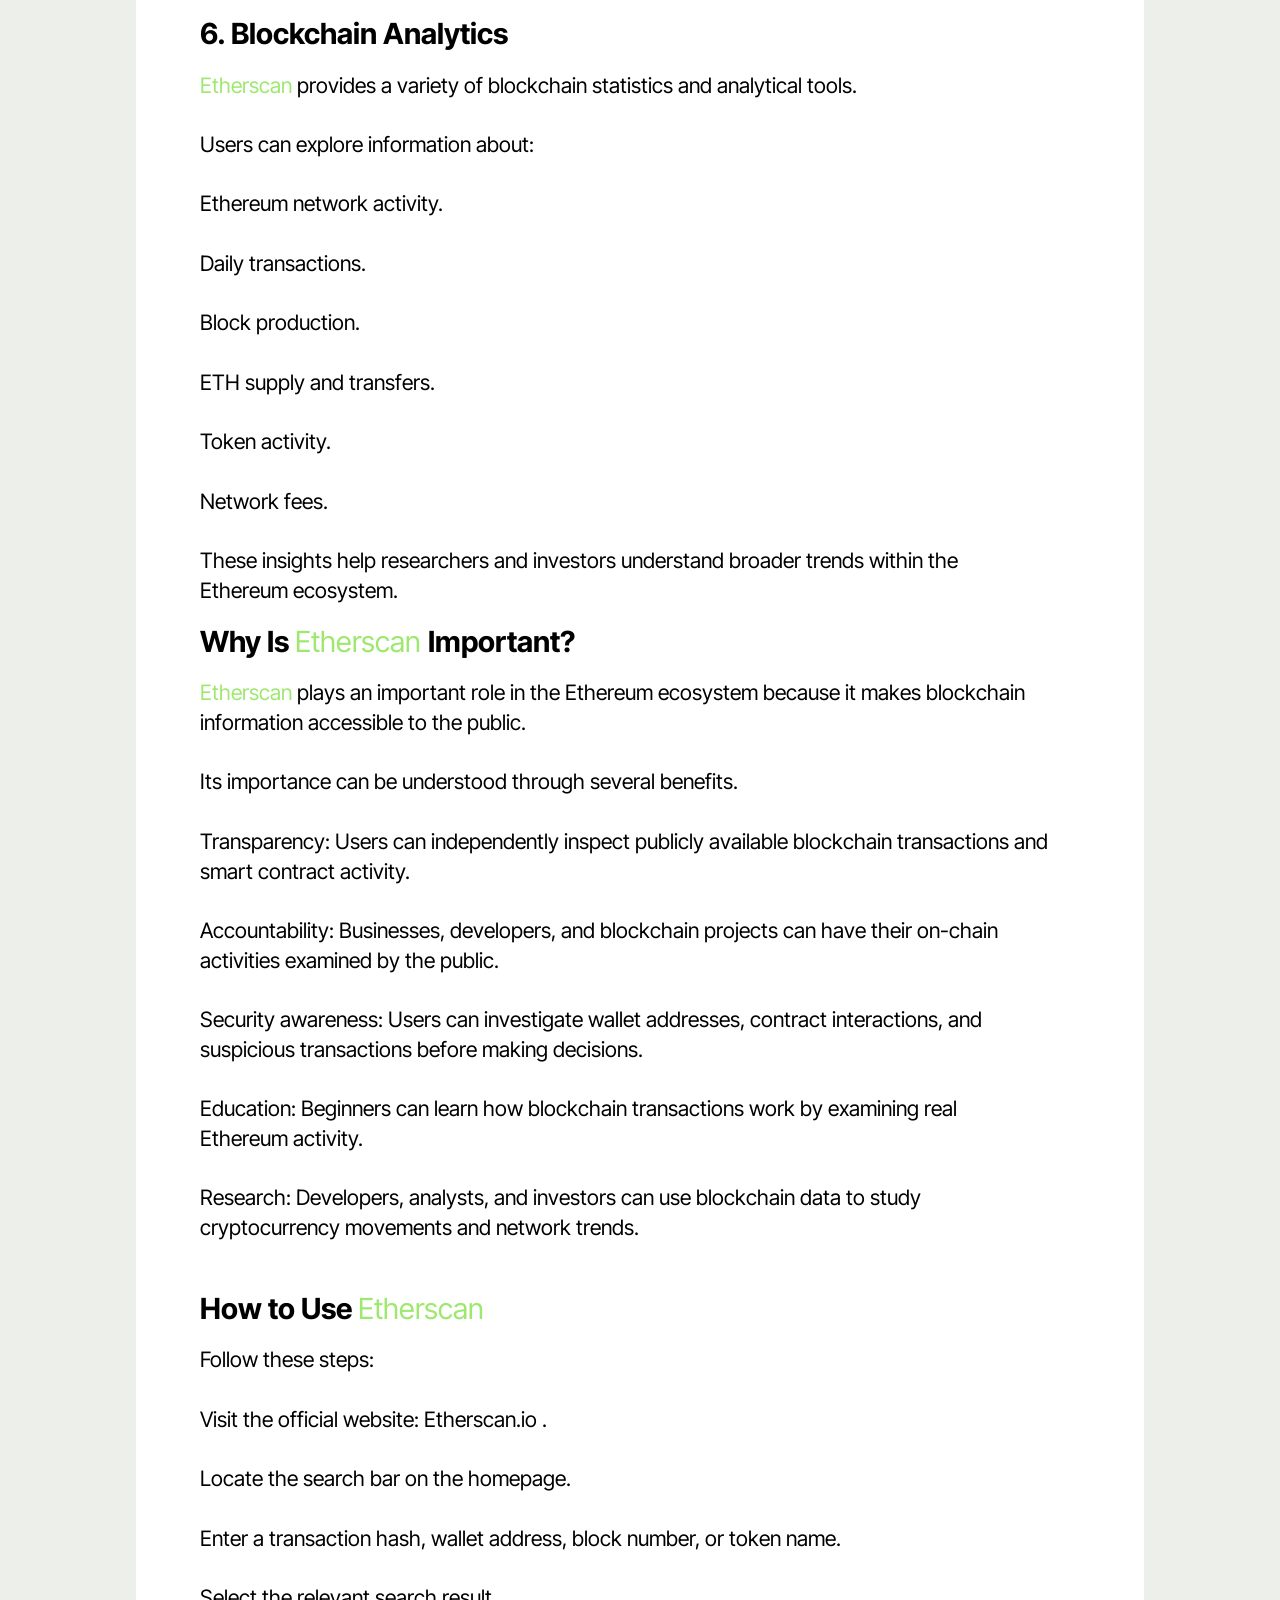
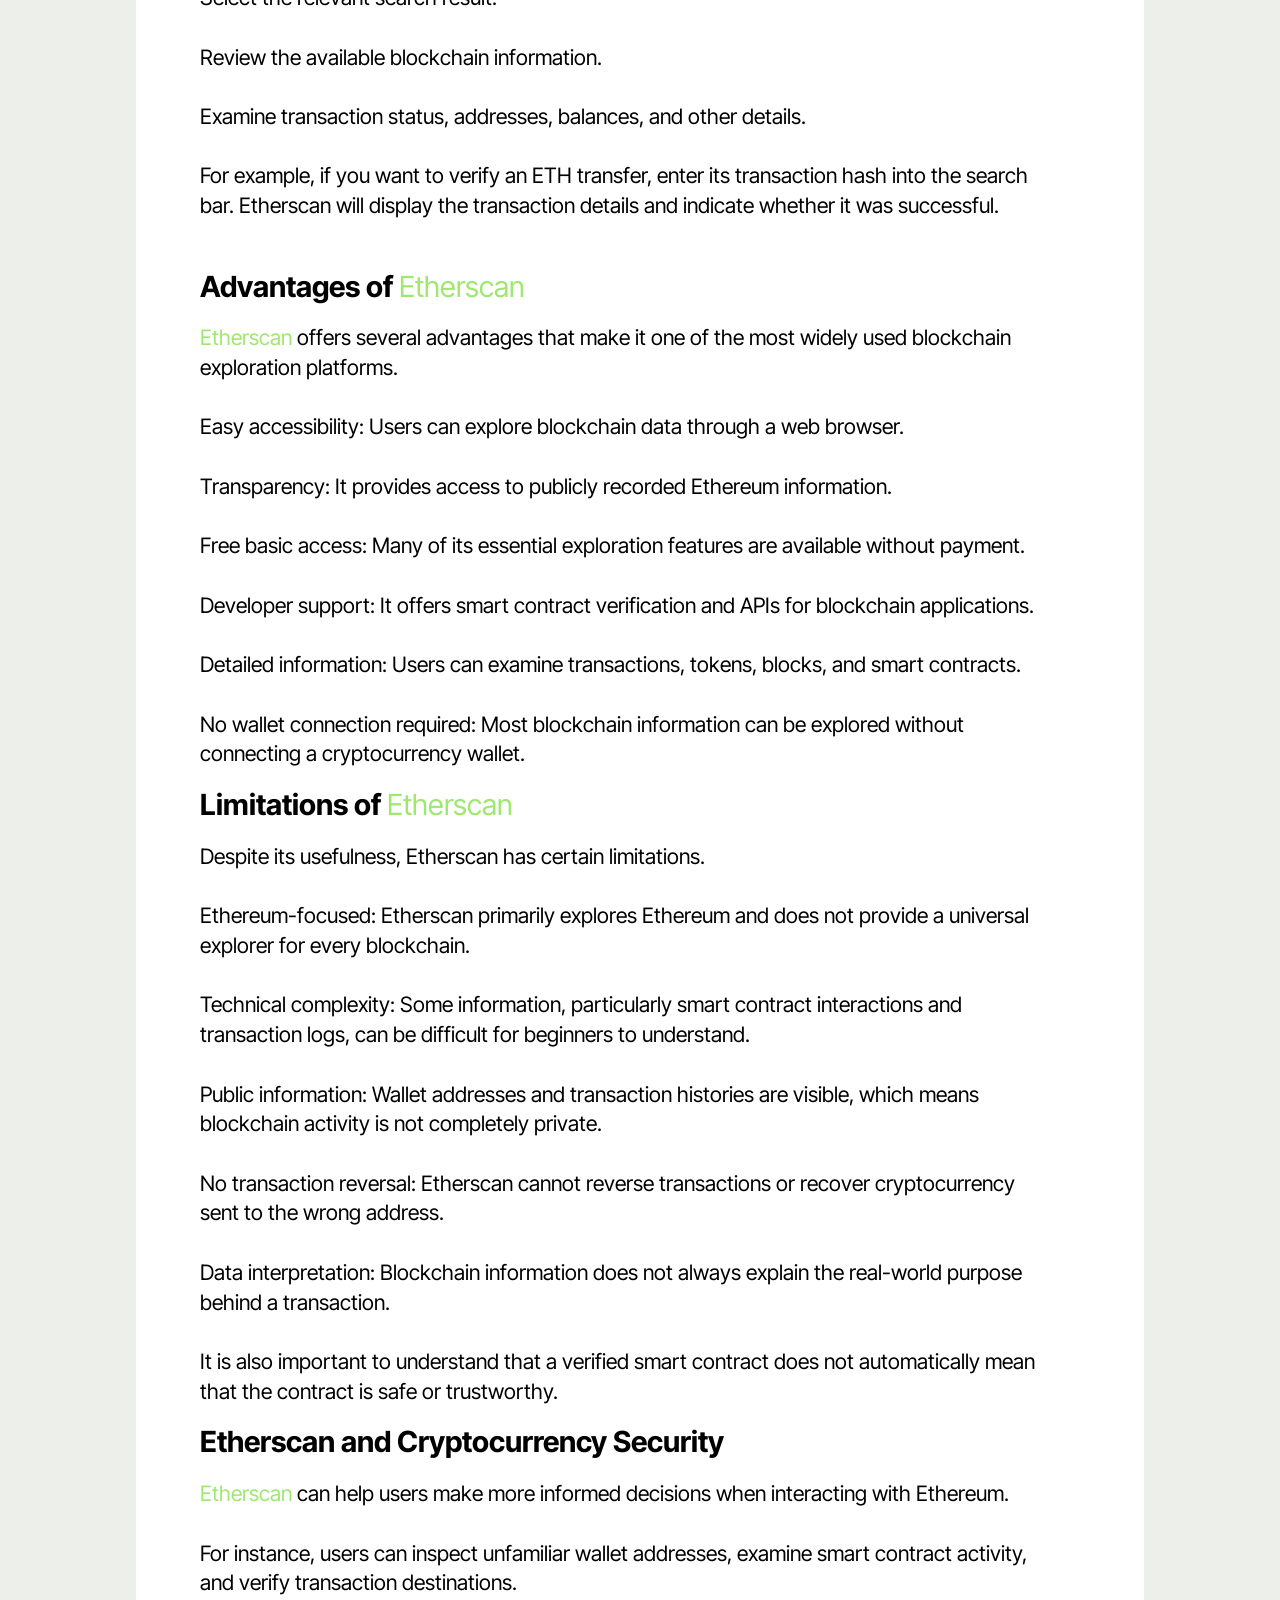
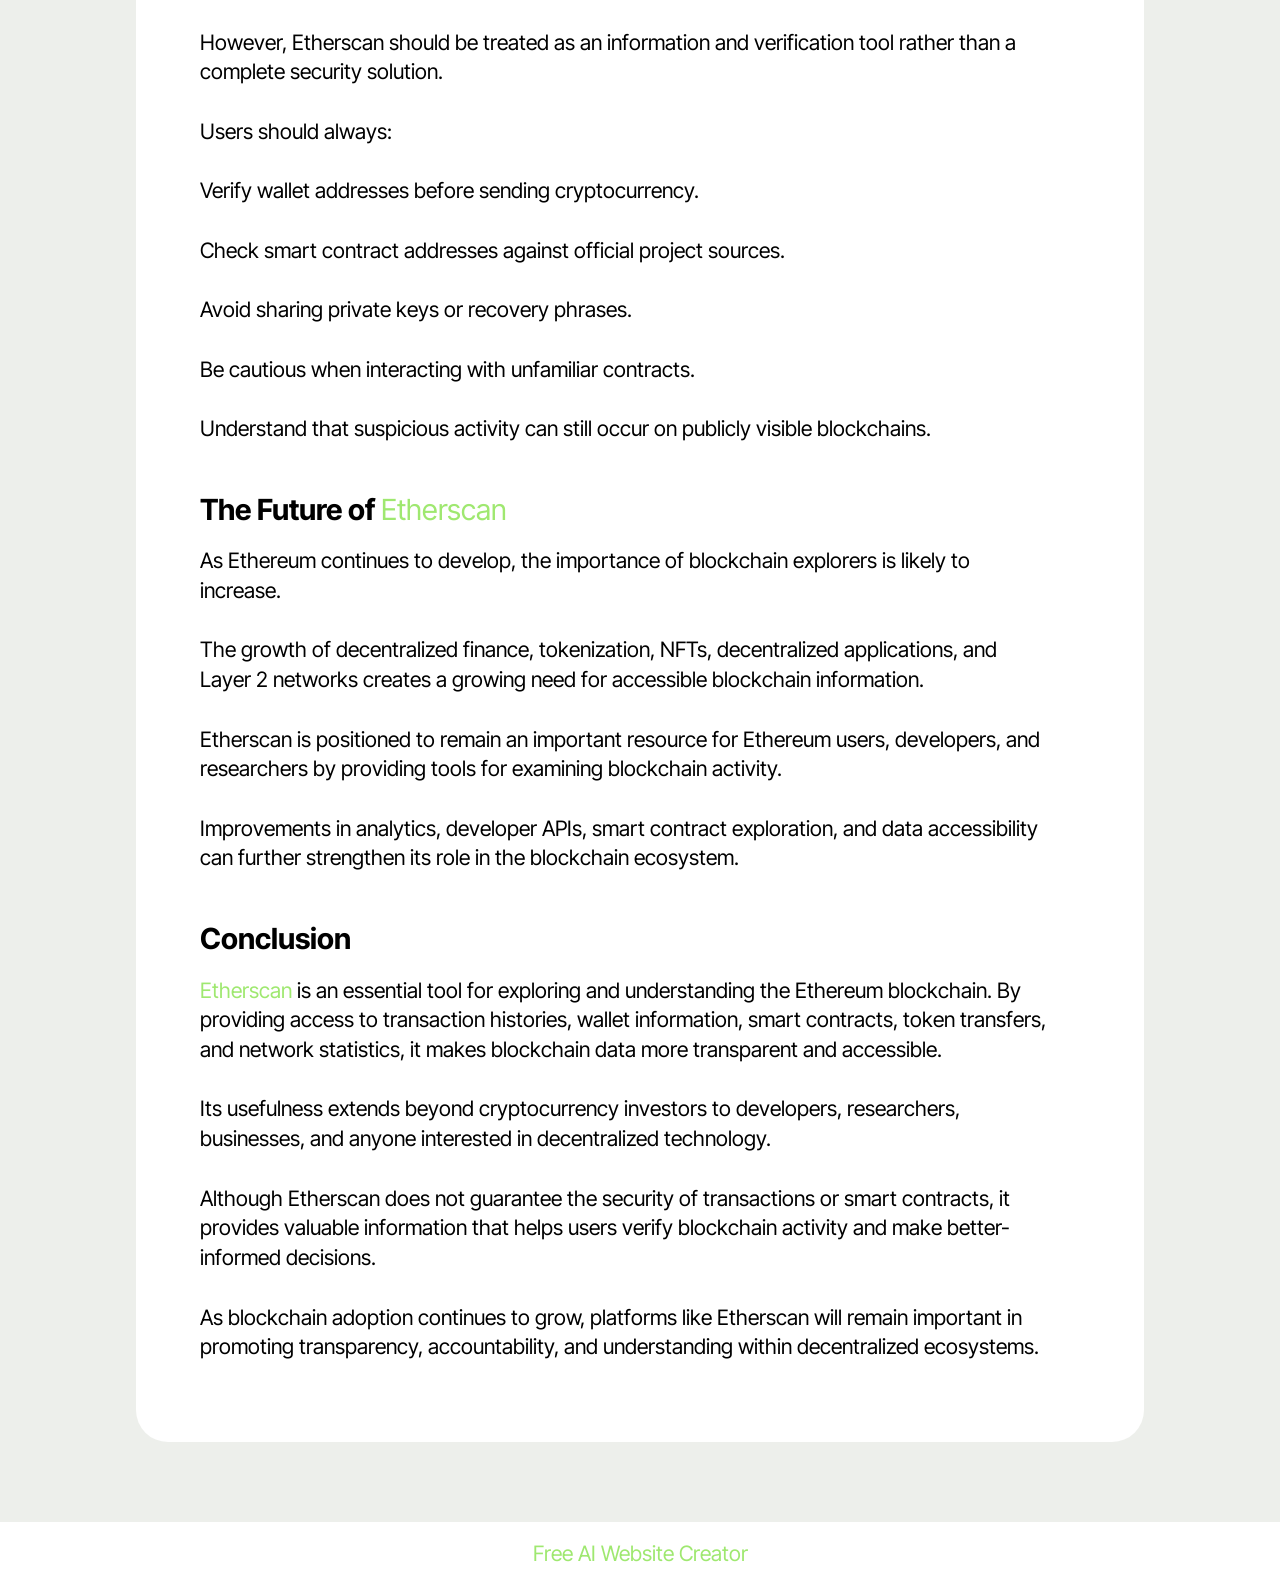
==== commit 341c9ef1: "create github pages" ====
--- a/index.html
+++ b/index.html
@@ -15,7 +15,7 @@
   <link rel="stylesheet" href="assets/theme/css/style.css">
   <link rel="preload" href="https://fonts.googleapis.com/css2?family=Inter+Tight:wght@400;700&display=swap&display=swap" as="style" onload="this.onload=null;this.rel='stylesheet'">
   <noscript><link rel="stylesheet" href="https://fonts.googleapis.com/css2?family=Inter+Tight:wght@400;700&display=swap&display=swap"></noscript>
-  <link rel="preload" as="style" href="assets/mobirise/css/mbr-additional.css?v=7wBrSo"><link rel="stylesheet" href="assets/mobirise/css/mbr-additional.css?v=7wBrSo" type="text/css">
+  <link rel="preload" as="style" href="assets/mobirise/css/mbr-additional.css?v=mV5Tuf"><link rel="stylesheet" href="assets/mobirise/css/mbr-additional.css?v=mV5Tuf" type="text/css">
 
   
   
@@ -329,7 +329,7 @@
       </div>
     </div>
   </div>
-</section><section class="display-7" style="padding: 0;align-items: center;justify-content: center;flex-wrap: wrap;    align-content: center;display: flex;position: relative;height: 4rem;"><a href="https://mobiri.se/4469247" style="flex: 1 1;height: 4rem;position: absolute;width: 100%;z-index: 1;"><img alt="" style="height: 4rem;" src="[data-uri]"></a><p style="margin: 0;text-align: center;" class="display-7">&#8204;</p><a style="z-index:1" href="https://mobirise.com/drag-drop-website-builder.html">Drag & Drop Website Builder</a></section><script src="assets/bootstrap/js/bootstrap.bundle.min.js"></script>  <script src="assets/smoothscroll/smooth-scroll.js"></script>  <script src="assets/ytplayer/index.js"></script>  <script src="assets/theme/js/script.js"></script>  
+</section><section class="display-7" style="padding: 0;align-items: center;justify-content: center;flex-wrap: wrap;    align-content: center;display: flex;position: relative;height: 4rem;"><a href="https://mobiri.se/4469247" style="flex: 1 1;height: 4rem;position: absolute;width: 100%;z-index: 1;"><img alt="" style="height: 4rem;" src="[data-uri]"></a><p style="margin: 0;text-align: center;" class="display-7">&#8204;</p><a style="z-index:1" href="https://mobirise.com/builder/ai-website-creator.html">Free AI Website Creator</a></section><script src="assets/bootstrap/js/bootstrap.bundle.min.js"></script>  <script src="assets/smoothscroll/smooth-scroll.js"></script>  <script src="assets/ytplayer/index.js"></script>  <script src="assets/theme/js/script.js"></script>  
   
   
 </body>
